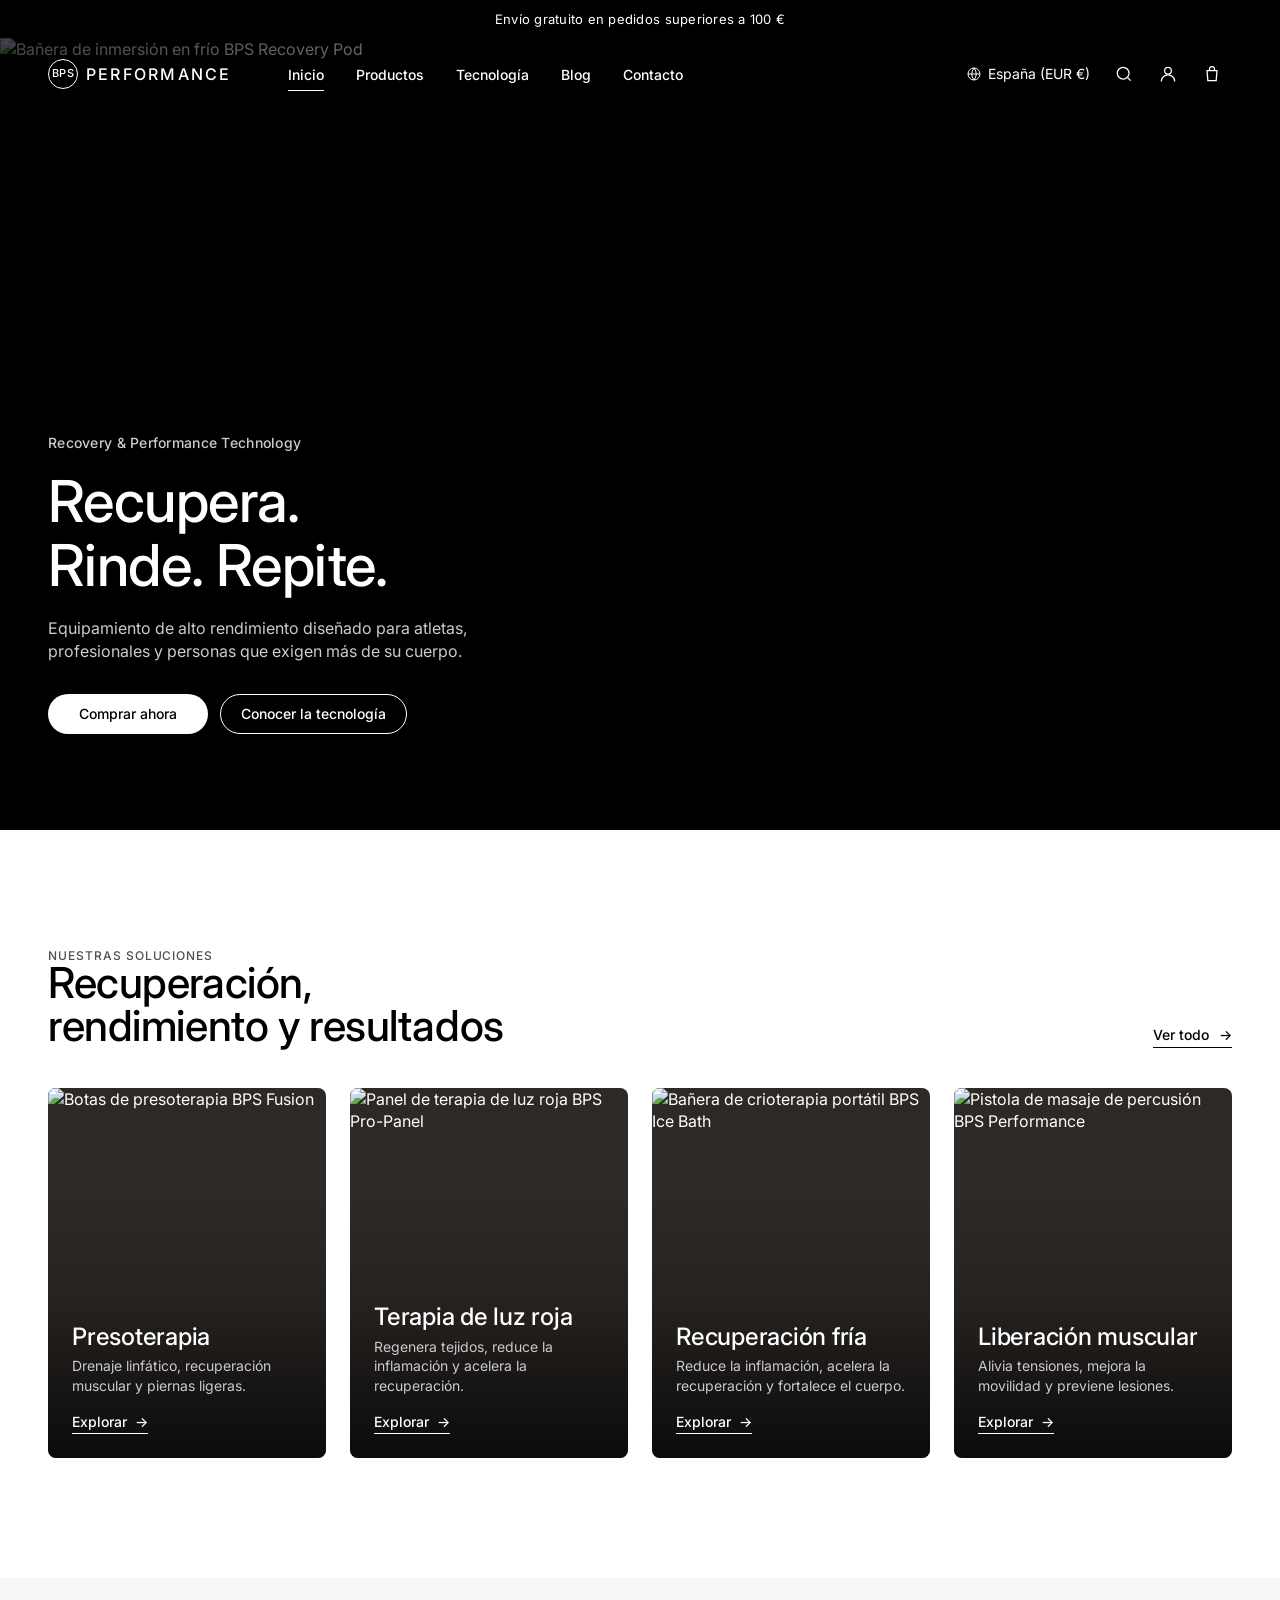
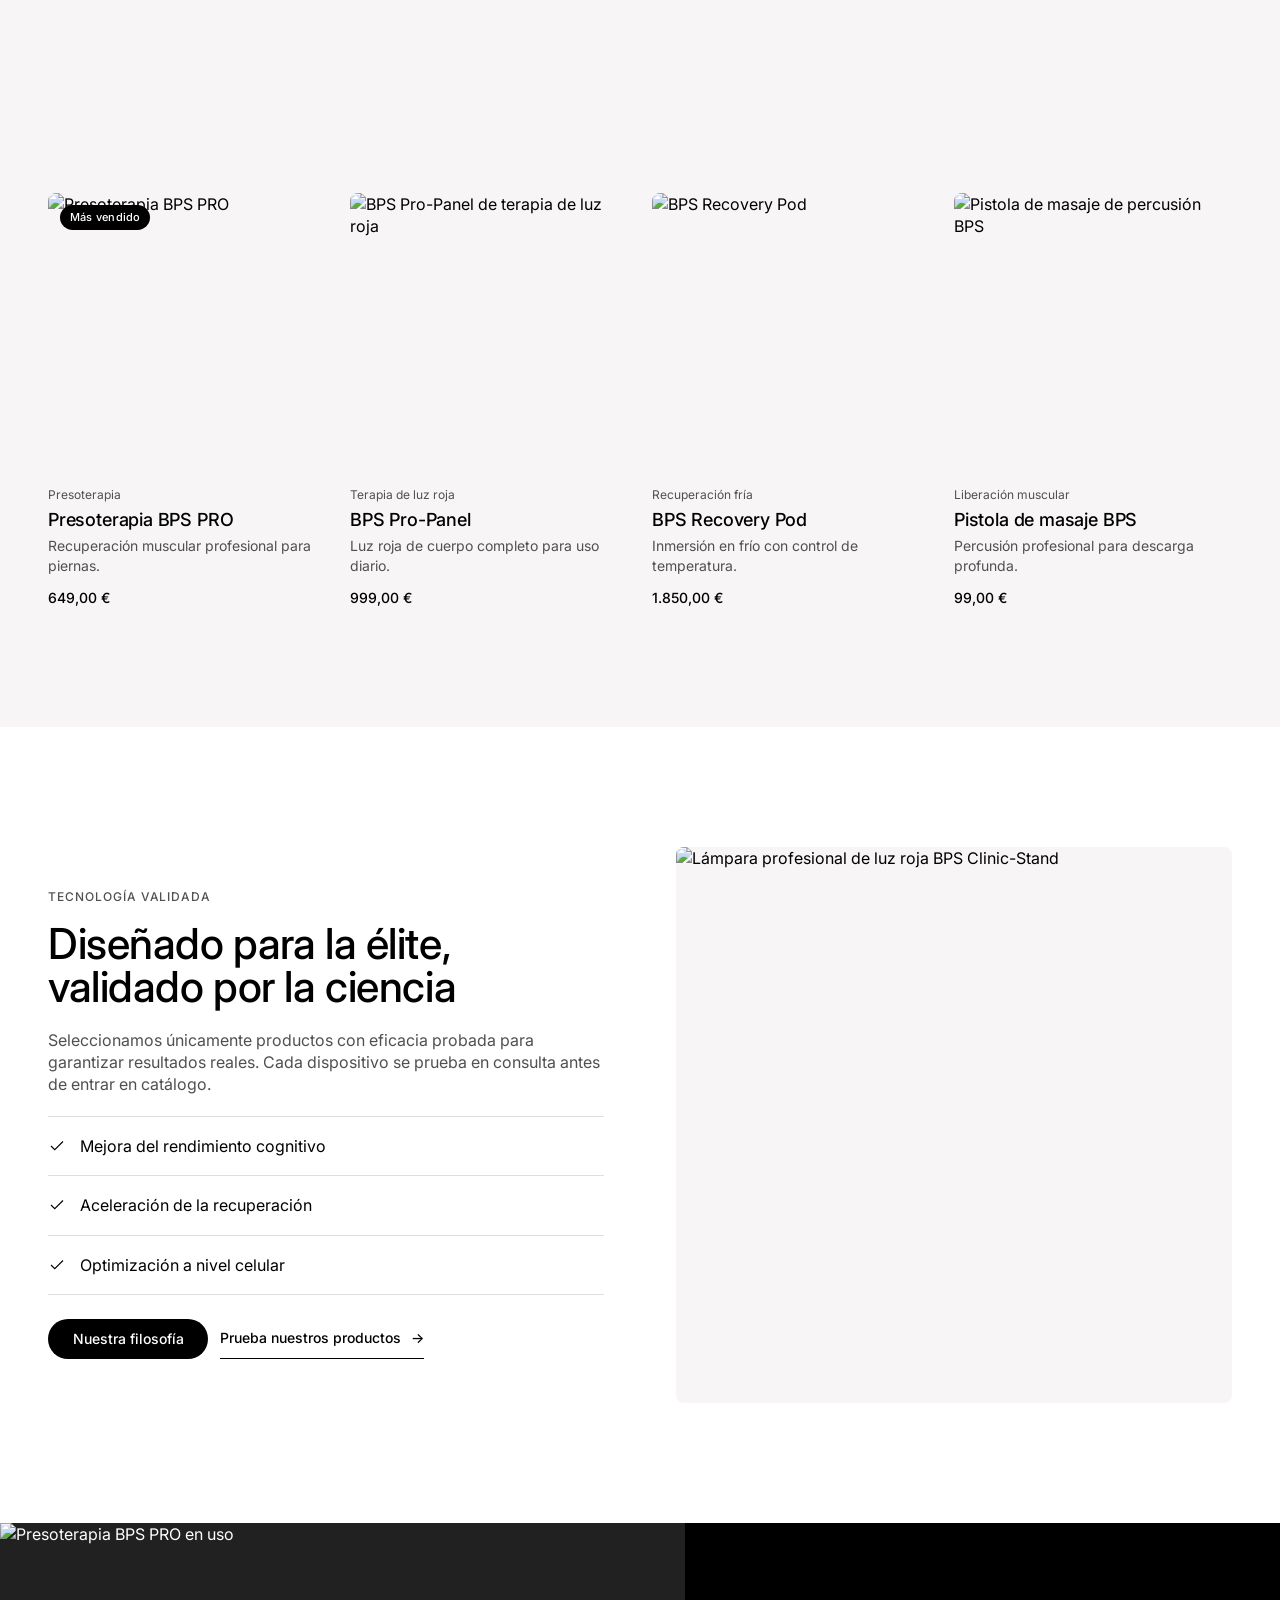
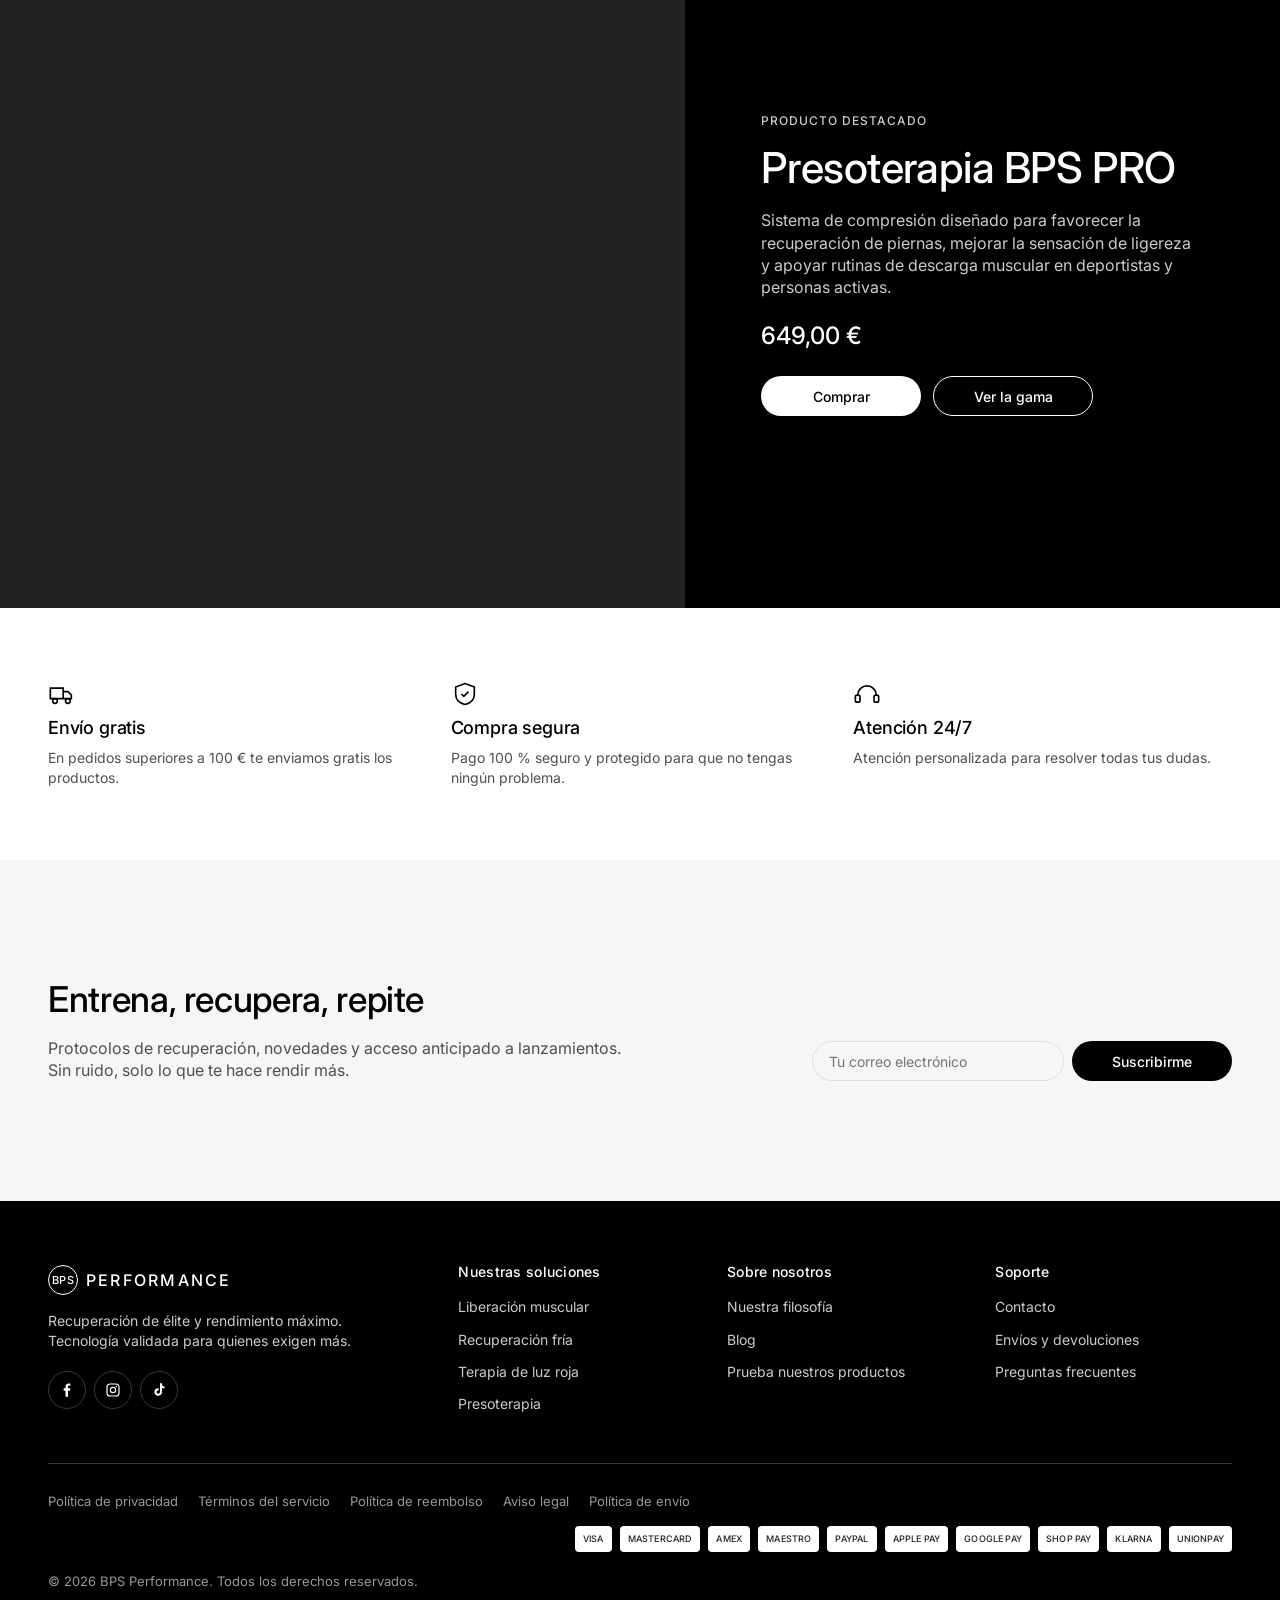
==== index.html @ 4c99c3c5 "Rediseñar BPS Performance con el look & feel de Hyperice La tienda actual (Shopify + Dawn 15.4.1) us" ====
<!DOCTYPE html>
<html lang="es">
<head>
<meta charset="utf-8">
<meta name="viewport" content="width=device-width, initial-scale=1">
<title>BPS Performance — Recuperación de élite y rendimiento máximo</title>
<meta name="description" content="Equipamiento de recuperación de alto rendimiento: presoterapia, terapia de luz roja, recuperación fría y liberación muscular. Tecnología validada para atletas y profesionales.">

<link rel="preconnect" href="https://fonts.googleapis.com">
<link rel="preconnect" href="https://fonts.gstatic.com" crossorigin>
<link rel="preconnect" href="https://cdn.shopify.com">
<link href="https://fonts.googleapis.com/css2?family=Inter:wght@400;500&display=swap" rel="stylesheet">

<link rel="stylesheet" href="assets/css/tokens.css">
<link rel="stylesheet" href="assets/css/base.css">
<link rel="stylesheet" href="assets/css/components.css">
<link rel="stylesheet" href="assets/css/layout.css">
</head>

<body class="page">
<a class="skip-link" href="#main">Saltar al contenido</a>

<div class="announcement">
  <p>Envío gratuito en pedidos superiores a 100&nbsp;€</p>
</div>

<!-- La cabecera flota sobre el hero y se vuelve sólida al hacer scroll. -->
<header class="header header--overlay" data-header>
  <div class="header__inner">
    <a class="header__logo" href="index.html">
      <span class="header__logo-mark" aria-hidden="true">BPS</span>
      <span>Performance</span>
    </a>

    <nav class="header__nav" aria-label="Principal">
      <ul>
        <li><a href="index.html" aria-current="page">Inicio</a></li>
        <li><a href="productos.html">Productos</a></li>
        <li><a href="#tecnologia">Tecnología</a></li>
        <li><a href="https://bpsperformance.com/blogs/noticias">Blog</a></li>
        <li><a href="contacto.html">Contacto</a></li>
      </ul>
    </nav>

    <div class="header__actions">
      <a class="header__region" href="#region">
        <svg width="16" height="16" viewBox="0 0 24 24" fill="none" stroke="currentColor" stroke-width="1.5" aria-hidden="true">
          <circle cx="12" cy="12" r="9"/><path d="M3 12h18M12 3a15 15 0 0 1 0 18a15 15 0 0 1 0-18"/>
        </svg>
        España (EUR&nbsp;€)
      </a>

      <a class="header__action" href="#buscar" aria-label="Buscar">
        <svg width="20" height="20" viewBox="0 0 24 24" fill="none" stroke="currentColor" stroke-width="1.5" aria-hidden="true">
          <circle cx="11" cy="11" r="7"/><path d="m20 20-3.5-3.5"/>
        </svg>
      </a>

      <a class="header__action" href="#cuenta" aria-label="Mi cuenta">
        <svg width="20" height="20" viewBox="0 0 24 24" fill="none" stroke="currentColor" stroke-width="1.5" aria-hidden="true">
          <circle cx="12" cy="8" r="4"/><path d="M4 21a8 8 0 0 1 16 0"/>
        </svg>
      </a>

      <a class="header__action" href="#carrito" aria-label="Carrito">
        <svg width="20" height="20" viewBox="0 0 24 24" fill="none" stroke="currentColor" stroke-width="1.5" aria-hidden="true">
          <path d="M6 8h12l-1 12H7L6 8Z"/><path d="M9 8V6a3 3 0 0 1 6 0v2"/>
        </svg>
      </a>

      <button class="header__burger" type="button" data-menu-open aria-expanded="false" aria-controls="mobile-menu" aria-label="Abrir menú">
        <svg width="22" height="22" viewBox="0 0 24 24" fill="none" stroke="currentColor" stroke-width="1.5" aria-hidden="true">
          <path d="M3 7h18M3 12h18M3 17h18"/>
        </svg>
      </button>
    </div>
  </div>
</header>

<div class="mobile-menu" id="mobile-menu" data-mobile-menu aria-hidden="true">
  <div class="mobile-menu__head">
    <button class="header__burger" type="button" data-menu-close aria-label="Cerrar menú">
      <svg width="22" height="22" viewBox="0 0 24 24" fill="none" stroke="currentColor" stroke-width="1.5" aria-hidden="true">
        <path d="M6 6l12 12M18 6L6 18"/>
      </svg>
    </button>
  </div>

  <nav class="mobile-menu__list" aria-label="Menú móvil">
    <a href="index.html">Inicio</a>
    <a href="productos.html">Productos</a>
    <a href="#tecnologia">Tecnología</a>
    <a href="https://bpsperformance.com/blogs/noticias">Blog</a>
    <a href="contacto.html">Contacto</a>
  </nav>

  <div class="mobile-menu__footer">
    <a class="btn btn--primary btn--full" href="productos.html">Ver todos los productos</a>
  </div>
</div>

<main id="main">

  <!-- ====================== Hero ====================== -->
  <!-- data-theme="dark" invierte los botones: el secundario es de contorno
       blanco, no negro, que sobre la fotografía sería invisible. -->
  <section class="hero" data-theme="dark">
    <div class="hero__media">
      <img src="https://cdn.shopify.com/s/files/1/1002/0847/6507/files/BPS_Recovery_Pod_portada.jpg?v=1781166382&width=2000"
           alt="Bañera de inmersión en frío BPS Recovery Pod" fetchpriority="high" width="2000" height="1333">
    </div>

    <div class="hero__inner">
      <p class="text-utility hero__eyebrow">Recovery &amp; Performance Technology</p>
      <h1 class="hero__title">Recupera. Rinde. Repite.</h1>
      <p class="hero__text">
        Equipamiento de alto rendimiento diseñado para atletas, profesionales
        y personas que exigen más de su cuerpo.
      </p>
      <div class="hero__actions">
        <a class="btn btn--primary" href="productos.html">Comprar ahora</a>
        <a class="btn btn--secondary" href="#tecnologia">Conocer la tecnología</a>
      </div>
    </div>
  </section>

  <!-- ====================== Categorías ====================== -->
  <section class="section">
    <div class="container">
      <div class="section__head reveal">
        <div>
          <p class="text-eyebrow">Nuestras soluciones</p>
          <h2 class="section__title">Recuperación, rendimiento y resultados</h2>
        </div>
        <a class="btn btn--tertiary" href="productos.html">
          Ver todo <span class="btn__arrow" aria-hidden="true">→</span>
        </a>
      </div>

      <div class="scroller reveal">
        <a class="category-card" href="https://bpsperformance.com/collections/presoterapia">
          <img src="https://cdn.shopify.com/s/files/1/1002/0847/6507/files/BPS_Fusion_Boots_portada.jpg?v=1779463164&width=900"
               alt="Botas de presoterapia BPS Fusion" loading="lazy" width="900" height="1200">
          <div class="category-card__body">
            <h3 class="category-card__title">Presoterapia</h3>
            <p class="category-card__text">Drenaje linfático, recuperación muscular y piernas ligeras.</p>
            <span class="category-card__link">Explorar <span aria-hidden="true">→</span></span>
          </div>
        </a>

        <a class="category-card" href="https://bpsperformance.com/collections/energia-luminica">
          <img src="https://cdn.shopify.com/s/files/1/1002/0847/6507/files/BPS_Pro-Panel_principal.jpg?v=1779463278&width=900"
               alt="Panel de terapia de luz roja BPS Pro-Panel" loading="lazy" width="900" height="1200">
          <div class="category-card__body">
            <h3 class="category-card__title">Terapia de luz roja</h3>
            <p class="category-card__text">Regenera tejidos, reduce la inflamación y acelera la recuperación.</p>
            <span class="category-card__link">Explorar <span aria-hidden="true">→</span></span>
          </div>
        </a>

        <a class="category-card" href="https://bpsperformance.com/collections/recuperacion-polar">
          <img src="https://cdn.shopify.com/s/files/1/1002/0847/6507/files/BPS_Ice_Bath_portada.jpg?v=1779463557&width=900"
               alt="Bañera de crioterapia portátil BPS Ice Bath" loading="lazy" width="900" height="1200">
          <div class="category-card__body">
            <h3 class="category-card__title">Recuperación fría</h3>
            <p class="category-card__text">Reduce la inflamación, acelera la recuperación y fortalece el cuerpo.</p>
            <span class="category-card__link">Explorar <span aria-hidden="true">→</span></span>
          </div>
        </a>

        <a class="category-card" href="https://bpsperformance.com/collections/liberacion-muscular">
          <img src="https://cdn.shopify.com/s/files/1/1002/0847/6507/files/Pistola_BPS_portada.png?v=1779463238&width=900"
               alt="Pistola de masaje de percusión BPS Performance" loading="lazy" width="900" height="1200">
          <div class="category-card__body">
            <h3 class="category-card__title">Liberación muscular</h3>
            <p class="category-card__text">Alivia tensiones, mejora la movilidad y previene lesiones.</p>
            <span class="category-card__link">Explorar <span aria-hidden="true">→</span></span>
          </div>
        </a>
      </div>
    </div>
  </section>

  <!-- ====================== Productos destacados ====================== -->
  <section class="section section--alt">
    <div class="container">
      <div class="section__head reveal">
        <div>
          <p class="text-eyebrow">Los más buscados</p>
          <h2 class="section__title">Empieza por aquí</h2>
        </div>
        <a class="btn btn--tertiary" href="productos.html">
          Ver catálogo <span class="btn__arrow" aria-hidden="true">→</span>
        </a>
      </div>

      <div class="scroller reveal">
        <a class="card" href="https://bpsperformance.com/products/presoterapia-bps-pro-recuperacion-muscular-profesional">
          <div class="media media--rounded">
            <span class="card__badge">Más vendido</span>
            <img src="https://cdn.shopify.com/s/files/1/1002/0847/6507/files/Presoterapia_BPS_PRO_portada.png?v=1781166472&width=800"
                 alt="Presoterapia BPS PRO" loading="lazy" width="800" height="800">
          </div>
          <p class="card__category">Presoterapia</p>
          <h3 class="card__title">Presoterapia BPS PRO</h3>
          <p class="card__text">Recuperación muscular profesional para piernas.</p>
          <p class="card__price">649,00 €</p>
        </a>

        <a class="card" href="https://bpsperformance.com/products/panel-terapia-luz-roja-cuerpo-completo">
          <div class="media media--rounded">
            <img src="https://cdn.shopify.com/s/files/1/1002/0847/6507/files/BPS_Pro-Panel_principal.jpg?v=1779463278&width=800"
                 alt="BPS Pro-Panel de terapia de luz roja" loading="lazy" width="800" height="800">
          </div>
          <p class="card__category">Terapia de luz roja</p>
          <h3 class="card__title">BPS Pro-Panel</h3>
          <p class="card__text">Luz roja de cuerpo completo para uso diario.</p>
          <p class="card__price">999,00 €</p>
        </a>

        <a class="card" href="https://bpsperformance.com/products/banera-hielo-portatil-cold-plunge">
          <div class="media media--rounded">
            <img src="https://cdn.shopify.com/s/files/1/1002/0847/6507/files/BPS_Recovery_Pod_portada.jpg?v=1781166382&width=800"
                 alt="BPS Recovery Pod" loading="lazy" width="800" height="800">
          </div>
          <p class="card__category">Recuperación fría</p>
          <h3 class="card__title">BPS Recovery Pod</h3>
          <p class="card__text">Inmersión en frío con control de temperatura.</p>
          <p class="card__price">1.850,00 €</p>
        </a>

        <a class="card" href="https://bpsperformance.com/products/pistola-de-masaje">
          <div class="media media--rounded">
            <img src="https://cdn.shopify.com/s/files/1/1002/0847/6507/files/Pistola_BPS_portada.png?v=1779463238&width=800"
                 alt="Pistola de masaje de percusión BPS" loading="lazy" width="800" height="800">
          </div>
          <p class="card__category">Liberación muscular</p>
          <h3 class="card__title">Pistola de masaje BPS</h3>
          <p class="card__text">Percusión profesional para descarga profunda.</p>
          <p class="card__price">99,00 €</p>
        </a>
      </div>
    </div>
  </section>

  <!-- ====================== Tecnología ====================== -->
  <section class="section" id="tecnologia">
    <div class="container">
      <div class="split split--reverse reveal">
        <div class="media media--rounded split__media">
          <img src="https://cdn.shopify.com/s/files/1/1002/0847/6507/files/BPS_Clinic-Stand_portada.png?v=1779463201&width=1200"
               alt="Lámpara profesional de luz roja BPS Clinic-Stand" loading="lazy" width="1200" height="1200">
        </div>

        <div class="split__body">
          <p class="text-eyebrow">Tecnología validada</p>
          <h2 class="h2">Diseñado para la élite, validado por la ciencia</h2>
          <p class="text-muted measure">
            Seleccionamos únicamente productos con eficacia probada para garantizar
            resultados reales. Cada dispositivo se prueba en consulta antes de entrar
            en catálogo.
          </p>

          <ul class="checklist">
            <li>
              <svg viewBox="0 0 24 24" fill="none" stroke="currentColor" stroke-width="1.5" aria-hidden="true"><path d="m4 12 5 5L20 6"/></svg>
              Mejora del rendimiento cognitivo
            </li>
            <li>
              <svg viewBox="0 0 24 24" fill="none" stroke="currentColor" stroke-width="1.5" aria-hidden="true"><path d="m4 12 5 5L20 6"/></svg>
              Aceleración de la recuperación
            </li>
            <li>
              <svg viewBox="0 0 24 24" fill="none" stroke="currentColor" stroke-width="1.5" aria-hidden="true"><path d="m4 12 5 5L20 6"/></svg>
              Optimización a nivel celular
            </li>
          </ul>

          <div class="split__actions">
            <a class="btn btn--primary" href="https://bpsperformance.com/pages/sobre-nosotros">Nuestra filosofía</a>
            <a class="btn btn--tertiary" href="https://fisioterapiabackpackretiro.es">
              Prueba nuestros productos <span class="btn__arrow" aria-hidden="true">→</span>
            </a>
          </div>
        </div>
      </div>
    </div>
  </section>

  <!-- ====================== Producto destacado ====================== -->
  <section class="showcase" data-theme="dark">
    <div class="showcase__grid">
      <div class="showcase__media">
        <img src="https://cdn.shopify.com/s/files/1/1002/0847/6507/files/Presoterapia_BPS_PRO_portada.png?v=1781166472&width=1400"
             alt="Presoterapia BPS PRO en uso" loading="lazy" width="1400" height="1400">
      </div>

      <div class="showcase__body">
        <p class="text-eyebrow">Producto destacado</p>
        <h2 class="h2">Presoterapia BPS PRO</h2>
        <p class="text-muted measure">
          Sistema de compresión diseñado para favorecer la recuperación de piernas,
          mejorar la sensación de ligereza y apoyar rutinas de descarga muscular en
          deportistas y personas activas.
        </p>
        <p class="showcase__price">649,00 €</p>
        <div class="split__actions">
          <a class="btn btn--primary" href="https://bpsperformance.com/products/presoterapia-bps-pro-recuperacion-muscular-profesional">Comprar</a>
          <a class="btn btn--secondary" href="https://bpsperformance.com/collections/presoterapia">Ver la gama</a>
        </div>
      </div>
    </div>
  </section>

  <!-- ====================== Prestaciones ====================== -->
  <section class="section section--tight">
    <div class="container">
      <div class="grid grid--3 reveal">
        <div class="feature">
          <svg class="feature__icon" viewBox="0 0 24 24" fill="none" stroke="currentColor" stroke-width="1.4" aria-hidden="true">
            <path d="M2 7h11v9H2zM13 10h4l3 3v3h-7z"/><circle cx="6" cy="18" r="2"/><circle cx="17" cy="18" r="2"/>
          </svg>
          <h3 class="feature__title">Envío gratis</h3>
          <p class="feature__text">En pedidos superiores a 100 € te enviamos gratis los productos.</p>
        </div>

        <div class="feature">
          <svg class="feature__icon" viewBox="0 0 24 24" fill="none" stroke="currentColor" stroke-width="1.4" aria-hidden="true">
            <path d="M12 3l8 3v6c0 5-3.5 8-8 9-4.5-1-8-4-8-9V6z"/><path d="m9 12 2 2 4-4"/>
          </svg>
          <h3 class="feature__title">Compra segura</h3>
          <p class="feature__text">Pago 100 % seguro y protegido para que no tengas ningún problema.</p>
        </div>

        <div class="feature">
          <svg class="feature__icon" viewBox="0 0 24 24" fill="none" stroke="currentColor" stroke-width="1.4" aria-hidden="true">
            <path d="M4 13a8 8 0 0 1 16 0"/><rect x="2" y="13" width="4" height="6" rx="1.5"/><rect x="18" y="13" width="4" height="6" rx="1.5"/>
          </svg>
          <h3 class="feature__title">Atención 24/7</h3>
          <p class="feature__text">Atención personalizada para resolver todas tus dudas.</p>
        </div>
      </div>
    </div>
  </section>

  <!-- ====================== Newsletter ====================== -->
  <section class="section section--alt">
    <div class="container">
      <div class="band reveal">
        <div>
          <h2 class="h3">Entrena, recupera, repite</h2>
          <p class="text-muted measure" style="margin-top:16px">
            Protocolos de recuperación, novedades y acceso anticipado a lanzamientos.
            Sin ruido, solo lo que te hace rendir más.
          </p>
        </div>

        <form class="subscribe" action="#" method="post">
          <label class="visually-hidden" for="newsletter-email">Correo electrónico</label>
          <input class="input" id="newsletter-email" name="email" type="email" placeholder="Tu correo electrónico" required>
          <button class="btn btn--primary" type="submit">Suscribirme</button>
        </form>
      </div>
    </div>
  </section>

</main>

<footer class="footer">
  <div class="container">
    <div class="footer__grid">
      <div>
        <a class="header__logo" href="index.html">
          <span class="header__logo-mark" aria-hidden="true">BPS</span>
          <span>Performance</span>
        </a>
        <p class="text-body-small" style="margin-top:16px;max-width:34ch;color:var(--color-grey-300)">
          Recuperación de élite y rendimiento máximo. Tecnología validada para
          quienes exigen más.
        </p>

        <div class="footer__social">
          <a href="https://www.facebook.com/people/BPS-Performance-System/61586134767767/" aria-label="Facebook">
            <svg width="16" height="16" viewBox="0 0 24 24" fill="currentColor" aria-hidden="true">
              <path d="M13.5 22v-9h3l.5-3.5h-3.5V7.4c0-1 .3-1.7 1.8-1.7H17V2.6C16.7 2.5 15.6 2.4 14.3 2.4c-2.7 0-4.5 1.6-4.5 4.6v2.5H7V13h2.8v9z"/>
            </svg>
          </a>
          <a href="https://www.instagram.com/bps_performance_system/" aria-label="Instagram">
            <svg width="16" height="16" viewBox="0 0 24 24" fill="none" stroke="currentColor" stroke-width="1.8" aria-hidden="true">
              <rect x="3" y="3" width="18" height="18" rx="5"/><circle cx="12" cy="12" r="4"/><circle cx="17.2" cy="6.8" r="1" fill="currentColor" stroke="none"/>
            </svg>
          </a>
          <a href="https://www.tiktok.com/@bps_performance_system" aria-label="TikTok">
            <svg width="16" height="16" viewBox="0 0 24 24" fill="currentColor" aria-hidden="true">
              <path d="M16.5 2h-3v13a2.6 2.6 0 1 1-2.6-2.6c.2 0 .4 0 .6.1V9.4a5.7 5.7 0 1 0 5 5.6V8.7a6.6 6.6 0 0 0 3.8 1.2V6.8a3.8 3.8 0 0 1-3.8-3.8z"/>
            </svg>
          </a>
        </div>
      </div>

      <div>
        <h2 class="footer__heading">Nuestras soluciones</h2>
        <ul class="footer__links">
          <li><a href="https://bpsperformance.com/collections/liberacion-muscular">Liberación muscular</a></li>
          <li><a href="https://bpsperformance.com/collections/recuperacion-polar">Recuperación fría</a></li>
          <li><a href="https://bpsperformance.com/collections/energia-luminica">Terapia de luz roja</a></li>
          <li><a href="https://bpsperformance.com/collections/presoterapia">Presoterapia</a></li>
        </ul>
      </div>

      <div>
        <h2 class="footer__heading">Sobre nosotros</h2>
        <ul class="footer__links">
          <li><a href="https://bpsperformance.com/pages/sobre-nosotros">Nuestra filosofía</a></li>
          <li><a href="https://bpsperformance.com/blogs/noticias">Blog</a></li>
          <li><a href="https://fisioterapiabackpackretiro.es">Prueba nuestros productos</a></li>
        </ul>
      </div>

      <div>
        <h2 class="footer__heading">Soporte</h2>
        <ul class="footer__links">
          <li><a href="contacto.html">Contacto</a></li>
          <li><a href="https://bpsperformance.com/policies/shipping-policy">Envíos y devoluciones</a></li>
          <li><a href="https://bpsperformance.com/pages/preguntas-frecuentes">Preguntas frecuentes</a></li>
        </ul>
      </div>
    </div>

    <div class="footer__bottom">
      <div class="footer__legal">
        <a href="https://bpsperformance.com/policies/privacy-policy">Política de privacidad</a>
        <a href="https://bpsperformance.com/policies/terms-of-service">Términos del servicio</a>
        <a href="https://bpsperformance.com/policies/refund-policy">Política de reembolso</a>
        <a href="https://bpsperformance.com/policies/legal-notice">Aviso legal</a>
        <a href="https://bpsperformance.com/policies/shipping-policy">Política de envío</a>
      </div>

      <div class="footer__payments" aria-label="Formas de pago">
        <span class="footer__payment">VISA</span>
        <span class="footer__payment">MASTERCARD</span>
        <span class="footer__payment">AMEX</span>
        <span class="footer__payment">MAESTRO</span>
        <span class="footer__payment">PAYPAL</span>
        <span class="footer__payment">APPLE PAY</span>
        <span class="footer__payment">GOOGLE PAY</span>
        <span class="footer__payment">SHOP PAY</span>
        <span class="footer__payment">KLARNA</span>
        <span class="footer__payment">UNIONPAY</span>
      </div>
    </div>

    <p class="footer__copy" style="margin-top:20px">© 2026 BPS Performance. Todos los derechos reservados.</p>
  </div>
</footer>

<script src="assets/js/site.js" defer></script>
</body>
</html>
---- assets/css/tokens.css ----
/* ==========================================================================
   BPS Performance — Design tokens
   Sistema de diseño derivado del look & feel de hyperice.com/es-es
   Los valores se han extraído de las variables CSS y del stylesheet de
   producción de Hyperice para reproducir fielmente su lenguaje visual.
   ========================================================================== */

:root {
  /* ---------- Tipografía ----------
     Hyperice usa "Suisse Intl" (fuente de pago, Swiss Typefaces).
     Inter se carga como sustituto libre y metricamente cercano: si el
     cliente licencia Suisse Intl basta con servirla, el stack ya la prioriza. */
  --font-family-primary: "Suisse Intl", "Inter", -apple-system, BlinkMacSystemFont,
    "Segoe UI", Helvetica, Arial, sans-serif;

  --font-weight-regular: 400;
  --font-weight-medium: 500;

  /* Escala tipográfica fluida (idéntica a la de Hyperice) */
  --font-size-h1: clamp(45px, 4.51389vw, 65px);
  --font-size-h2: clamp(38px, 3.33333vw, 48px);
  --font-size-h3: clamp(32px, 2.77778vw, 40px);
  --font-size-h4: clamp(24px, 2.22222vw, 32px);
  --font-size-h5: 1.5rem;
  --font-size-h6: 1.125rem;
  --font-size-body: 1rem;
  --font-size-body-small: 0.875rem;
  --font-size-utility: 0.875rem;

  --line-height-h1: 1.1;
  --line-height-h2: 1;
  --line-height-h3: 1.15;
  --line-height-h4: 1.15;
  --line-height-h5: 1.2;
  --line-height-body: 1.4;

  --letter-spacing-heading: -0.01em;
  --letter-spacing-body: 0;
  --letter-spacing-utility: 0.02em;

  /* ---------- Color ----------
     Paleta monocroma. El color lo aporta la fotografía, nunca la interfaz. */
  --color-black: #000000;
  --color-white: #ffffff;
  --color-off-white: #f7f5f5;   /* --color-accent-01 */
  --color-warm-black: #2d2926;  /* --color-accent-02 */
  --color-grey-900: #0a0a0a;
  --color-grey-800: #212121;
  --color-grey-700: #373737;
  --color-grey-500: #505050;
  --color-grey-400: #979797;
  --color-grey-300: #cbcbcb;
  --color-grey-200: #dfdfdf;

  /* Roles semánticos — tema claro por defecto */
  --color-background: var(--color-white);
  --color-background-alt: var(--color-off-white);
  --color-background-secondary: var(--color-white);
  --color-foreground: var(--color-black);
  --color-foreground-secondary: var(--color-grey-500);
  --color-border: var(--color-grey-200);
  --color-link: var(--color-black);
  --color-disabled: var(--color-grey-400);

  /* Botones — tema claro */
  --button-primary-bg: var(--color-black);
  --button-primary-color: var(--color-white);
  --button-primary-hover-bg: var(--color-grey-500);
  --button-primary-hover-color: var(--color-white);
  --button-secondary-border: var(--color-black);
  --button-secondary-color: var(--color-black);
  --button-tertiary-color: var(--color-black);

  /* Geometría de botones (valores de producción de Hyperice) */
  --button-height: 2.5rem;
  --button-min-width: 160px;
  --button-padding-block: 0.5rem;
  --button-padding-inline: 1.25rem;
  --button-border-radius: 62.5rem; /* píldora */
  --button-gap: 0.625rem;

  /* ---------- Radios ---------- */
  --radius-card: 8px;
  --radius-pill: 62.5rem;

  /* ---------- Layout y ritmo vertical ---------- */
  --page-max-width: 1600px;
  --page-padding-inline: 20px;
  --grid-gutter: 20px;
  --section-spacing: 64px;
  --header-height: 64px;
  --header-logo-width: 140px;

  /* ---------- Movimiento ----------
     Hyperice es sobrio: transiciones cortas, sin rebotes ni sombras. */
  --transition-fast: 0.2s ease;
  --transition-base: 0.3s ease-in-out;
  --transition-media: 0.6s cubic-bezier(0.22, 1, 0.36, 1);

  --z-header: 100;
  --z-overlay: 200;
}

@media (min-width: 750px) {
  :root {
    --page-padding-inline: 32px;
    --grid-gutter: 24px;
    --section-spacing: 96px;
    --header-height: 72px;
  }
}

@media (min-width: 1200px) {
  :root {
    --page-padding-inline: 48px;
    --section-spacing: 120px;
  }
}

/* ==========================================================================
   Tema oscuro — se aplica por sección, no globalmente.
   Hyperice alterna bloques negros a pantalla completa con bloques blancos;
   basta con marcar la sección con [data-theme="dark"].
   ========================================================================== */

[data-theme="dark"] {
  --color-background: var(--color-black);
  --color-background-alt: var(--color-grey-800);
  --color-background-secondary: var(--color-grey-700);
  --color-foreground: var(--color-white);
  --color-foreground-secondary: var(--color-grey-300);
  --color-border: var(--color-grey-700);
  --color-link: var(--color-white);

  --button-primary-bg: var(--color-white);
  --button-primary-color: var(--color-black);
  --button-primary-hover-bg: var(--color-off-white);
  --button-primary-hover-color: var(--color-black);
  --button-secondary-border: var(--color-white);
  --button-secondary-color: var(--color-white);
  --button-tertiary-color: var(--color-white);
}
---- assets/css/base.css ----
/* ==========================================================================
   BPS Performance — Reset y tipografía base
   ========================================================================== */

*,
*::before,
*::after {
  box-sizing: border-box;
}

html {
  -webkit-text-size-adjust: 100%;
  scroll-behavior: smooth;
}

@media (prefers-reduced-motion: reduce) {
  html {
    scroll-behavior: auto;
  }

  *,
  *::before,
  *::after {
    animation-duration: 0.01ms !important;
    animation-iteration-count: 1 !important;
    transition-duration: 0.01ms !important;
  }
}

body {
  margin: 0;
  background-color: var(--color-background);
  color: var(--color-foreground);
  font-family: var(--font-family-primary);
  font-size: var(--font-size-body);
  font-weight: var(--font-weight-regular);
  line-height: var(--line-height-body);
  letter-spacing: var(--letter-spacing-body);
  -webkit-font-smoothing: antialiased;
  -moz-osx-font-smoothing: grayscale;
}

/* Necesario: varios componentes declaran display:flex/grid, que gana al
   estilo por defecto del atributo [hidden]. */
[hidden] {
  display: none !important;
}

img,
picture,
svg,
video {
  display: block;
  max-width: 100%;
  height: auto;
}

button,
input,
select,
textarea {
  font: inherit;
  color: inherit;
}

button {
  background: none;
  border: 0;
  padding: 0;
  cursor: pointer;
}

ul,
ol {
  margin: 0;
  padding: 0;
  list-style: none;
}

a {
  color: var(--color-link);
  text-decoration: none;
}

:focus-visible {
  outline: 2px solid currentColor;
  outline-offset: 3px;
}

/* --------------------------------------------------------------------------
   Titulares
   Rasgo clave del rediseño: Hyperice NO usa mayúsculas en los titulares.
   Usa peso 500, tracking negativo y line-height muy ajustado. Es el cambio
   que más transforma el tono respecto al diseño actual de BPS.
   -------------------------------------------------------------------------- */

h1,
h2,
h3,
h4,
h5,
h6,
.h1,
.h2,
.h3,
.h4,
.h5,
.h6 {
  margin: 0;
  font-family: var(--font-family-primary);
  font-weight: var(--font-weight-medium);
  letter-spacing: var(--letter-spacing-heading);
  text-transform: none;
  text-wrap: balance;
}

h1,
.h1 {
  font-size: var(--font-size-h1);
  line-height: var(--line-height-h1);
}

h2,
.h2 {
  font-size: var(--font-size-h2);
  line-height: var(--line-height-h2);
}

h3,
.h3 {
  font-size: var(--font-size-h3);
  line-height: var(--line-height-h3);
}

h4,
.h4 {
  font-size: var(--font-size-h4);
  line-height: var(--line-height-h4);
}

h5,
.h5 {
  font-size: var(--font-size-h5);
  line-height: var(--line-height-h5);
}

h6,
.h6 {
  font-size: var(--font-size-h6);
  line-height: var(--line-height-h5);
}

p {
  margin: 0;
}

/* --------------------------------------------------------------------------
   Utilidades de texto
   -------------------------------------------------------------------------- */

.text-body {
  font-size: var(--font-size-body);
  line-height: var(--line-height-body);
}

.text-body-small {
  font-size: var(--font-size-body-small);
  line-height: var(--line-height-body);
}

/* Etiqueta pequeña. Único lugar donde Hyperice permite versalitas. */
.text-utility {
  font-size: var(--font-size-utility);
  font-weight: var(--font-weight-medium);
  letter-spacing: var(--letter-spacing-utility);
  line-height: 1;
}

.text-eyebrow {
  font-size: 0.75rem;
  font-weight: var(--font-weight-medium);
  letter-spacing: 0.08em;
  line-height: 1;
  text-transform: uppercase;
  color: var(--color-foreground-secondary);
}

.text-muted {
  color: var(--color-foreground-secondary);
}

.text-center {
  text-align: center;
}

/* Ancho de medida cómodo para párrafos largos */
.measure {
  max-width: 58ch;
}

.visually-hidden {
  position: absolute !important;
  width: 1px;
  height: 1px;
  margin: -1px;
  padding: 0;
  overflow: hidden;
  clip: rect(0 0 0 0);
  clip-path: inset(50%);
  white-space: nowrap;
  border: 0;
}

.skip-link {
  position: absolute;
  top: 0;
  left: 0;
  z-index: calc(var(--z-overlay) + 10);
  padding: 12px 20px;
  background-color: var(--color-black);
  color: var(--color-white);
  transform: translateY(-120%);
}

.skip-link:focus {
  transform: translateY(0);
}
---- assets/css/components.css ----
/* ==========================================================================
   BPS Performance — Componentes
   ========================================================================== */

/* --------------------------------------------------------------------------
   Botones — píldora de 40px, ancho mínimo 160px, peso 500.
   -------------------------------------------------------------------------- */

.btn {
  display: inline-flex;
  align-items: center;
  justify-content: center;
  gap: var(--button-gap);
  font-family: var(--font-family-primary);
  font-size: var(--font-size-body-small);
  font-weight: var(--font-weight-medium);
  line-height: 1.4;
  letter-spacing: 0;
  text-transform: none;
  text-decoration: none;
  white-space: nowrap;
  border: 0;
  cursor: pointer;
  transition: background-color var(--transition-fast), color var(--transition-fast),
    border-color var(--transition-fast);
}

.btn--primary,
.btn--secondary {
  min-width: var(--button-min-width);
  height: var(--button-height);
  padding-block: var(--button-padding-block);
  padding-inline: var(--button-padding-inline);
  border-radius: var(--button-border-radius);
}

.btn--primary {
  background-color: var(--button-primary-bg);
  color: var(--button-primary-color);
}

.btn--primary:hover {
  background-color: var(--button-primary-hover-bg);
  color: var(--button-primary-hover-color);
}

.btn--secondary {
  background-color: transparent;
  color: var(--button-secondary-color);
  border: 1px solid var(--button-secondary-border);
}

.btn--secondary:hover {
  background-color: var(--button-secondary-border);
  color: var(--color-background);
}

/* Enlace de texto subrayado: el "tercer nivel" de CTA en Hyperice. */
.btn--tertiary {
  color: var(--button-tertiary-color);
  padding: 0;
  border-bottom: 1px solid currentColor;
  padding-bottom: 2px;
  border-radius: 0;
}

.btn--tertiary:hover {
  opacity: 0.6;
}

.btn--full {
  width: 100%;
}

/* La flecha se desplaza levemente al pasar el cursor. */
.btn__arrow {
  transition: transform var(--transition-fast);
}

.btn:hover .btn__arrow {
  transform: translateX(3px);
}

/* --------------------------------------------------------------------------
   Barra de anuncios
   -------------------------------------------------------------------------- */

.announcement {
  background-color: var(--color-black);
  color: var(--color-white);
  text-align: center;
  padding: 10px var(--page-padding-inline);
}

.announcement p {
  font-size: 0.8125rem;
  letter-spacing: var(--letter-spacing-utility);
}

/* --------------------------------------------------------------------------
   Cabecera
   Transparente sobre el hero, sólida al hacer scroll o al abrir el menú.
   -------------------------------------------------------------------------- */

.header {
  position: sticky;
  top: 0;
  z-index: var(--z-header);
  background-color: var(--color-white);
  border-bottom: 1px solid var(--color-border);
  transition: background-color var(--transition-base), border-color var(--transition-base),
    color var(--transition-base);
}

.header--overlay {
  position: fixed;
  inset: auto 0 auto 0;
  background-color: transparent;
  border-bottom-color: transparent;
  color: var(--color-white);
}

.header--overlay.is-scrolled,
.header--overlay.is-open {
  background-color: var(--color-white);
  border-bottom-color: var(--color-border);
  color: var(--color-black);
}

.header__inner {
  display: flex;
  align-items: center;
  gap: 16px;
  height: var(--header-height);
  max-width: var(--page-max-width);
  margin-inline: auto;
  padding-inline: var(--page-padding-inline);
}

.header__logo {
  display: flex;
  align-items: center;
  gap: 8px;
  color: inherit;
  font-size: 1rem;
  font-weight: var(--font-weight-medium);
  letter-spacing: 0.14em;
  text-transform: uppercase;
  white-space: nowrap;
}

.header__logo-mark {
  display: grid;
  place-items: center;
  width: 30px;
  height: 30px;
  border: 1.5px solid currentColor;
  border-radius: 50%;
  font-size: 0.6875rem;
  letter-spacing: 0.02em;
}

.header__nav {
  display: none;
  margin-inline-start: 40px;
}

.header__nav ul {
  display: flex;
  gap: 32px;
}

.header__nav a {
  position: relative;
  color: inherit;
  font-size: var(--font-size-body-small);
  font-weight: var(--font-weight-medium);
  padding-block: 8px;
}

/* Subrayado que crece desde la izquierda. */
.header__nav a::after {
  content: "";
  position: absolute;
  left: 0;
  bottom: 0;
  width: 100%;
  height: 1px;
  background-color: currentColor;
  transform: scaleX(0);
  transform-origin: left;
  transition: transform var(--transition-fast);
}

.header__nav a:hover::after,
.header__nav a[aria-current="page"]::after {
  transform: scaleX(1);
}

.header__actions {
  display: flex;
  align-items: center;
  gap: 4px;
  margin-inline-start: auto;
}

.header__action {
  display: grid;
  place-items: center;
  width: 40px;
  height: 40px;
  color: inherit;
  border-radius: 50%;
  transition: background-color var(--transition-fast);
}

.header__action:hover {
  background-color: rgb(128 128 128 / 0.14);
}

.header__region {
  display: none;
  align-items: center;
  gap: 6px;
  color: inherit;
  font-size: var(--font-size-body-small);
  padding-inline: 10px;
  height: 40px;
  border-radius: var(--radius-pill);
}

.header__region:hover {
  background-color: rgb(128 128 128 / 0.14);
}

.header__burger {
  display: grid;
  place-items: center;
  width: 40px;
  height: 40px;
  color: inherit;
}

@media (min-width: 990px) {
  .header__nav,
  .header__region {
    display: flex;
  }

  .header__burger {
    display: none;
  }
}

/* Menú móvil */
.mobile-menu {
  position: fixed;
  inset: 0;
  z-index: var(--z-overlay);
  display: flex;
  flex-direction: column;
  background-color: var(--color-white);
  color: var(--color-black);
  padding: 20px var(--page-padding-inline) 40px;
  transform: translateY(-100%);
  visibility: hidden;
  transition: transform var(--transition-base), visibility var(--transition-base);
}

.mobile-menu.is-open {
  transform: translateY(0);
  visibility: visible;
}

.mobile-menu__head {
  display: flex;
  justify-content: flex-end;
  margin-bottom: 24px;
}

.mobile-menu__list {
  display: flex;
  flex-direction: column;
  gap: 4px;
}

.mobile-menu__list a {
  display: block;
  font-size: var(--font-size-h4);
  font-weight: var(--font-weight-medium);
  letter-spacing: var(--letter-spacing-heading);
  padding-block: 12px;
  border-bottom: 1px solid var(--color-border);
}

.mobile-menu__footer {
  margin-top: auto;
  padding-top: 32px;
}

/* --------------------------------------------------------------------------
   Media — el tratamiento de imagen es el corazón del estilo Hyperice:
   recorte consistente, fondo neutro y un zoom muy contenido al pasar.
   -------------------------------------------------------------------------- */

.media {
  position: relative;
  overflow: hidden;
  background-color: var(--color-off-white);
}

.media--rounded {
  border-radius: var(--radius-card);
}

.media img {
  width: 100%;
  height: 100%;
  object-fit: cover;
  transition: transform var(--transition-media);
}

.media--contain img {
  object-fit: contain;
}

a:hover > .media img,
.card:hover .media img {
  transform: scale(1.03);
}

/* --------------------------------------------------------------------------
   Tarjeta de categoría — imagen a sangre con rótulo encima.
   -------------------------------------------------------------------------- */

.category-card {
  position: relative;
  display: block;
  overflow: hidden;
  border-radius: var(--radius-card);
  color: var(--color-white);
  aspect-ratio: 3 / 4;
  background-color: var(--color-warm-black);
}

.category-card img {
  position: absolute;
  inset: 0;
  width: 100%;
  height: 100%;
  object-fit: cover;
  transition: transform var(--transition-media);
}

.category-card:hover img {
  transform: scale(1.04);
}

/* Degradado para asegurar contraste del texto sobre cualquier foto. */
.category-card::after {
  content: "";
  position: absolute;
  inset: 0;
  background: linear-gradient(to top, rgb(0 0 0 / 0.72) 0%, rgb(0 0 0 / 0.15) 45%, rgb(0 0 0 / 0) 70%);
}

.category-card__body {
  position: absolute;
  inset: auto 0 0 0;
  z-index: 1;
  padding: 20px;
}

.category-card__title {
  font-size: var(--font-size-h6);
  margin-bottom: 6px;
}

.category-card__text {
  font-size: var(--font-size-body-small);
  color: var(--color-grey-300);
  margin-bottom: 14px;
  text-wrap: pretty;
}

@media (min-width: 1200px) {
  .category-card__body {
    padding: 24px;
  }

  .category-card__title {
    font-size: var(--font-size-h5);
  }
}

.category-card__link {
  display: inline-flex;
  align-items: center;
  gap: 8px;
  color: var(--color-white);
  font-size: var(--font-size-body-small);
  font-weight: var(--font-weight-medium);
  border-bottom: 1px solid currentColor;
  padding-bottom: 2px;
}

/* --------------------------------------------------------------------------
   Tarjeta de producto — imagen sobre tile gris claro, texto debajo, sin marco.
   -------------------------------------------------------------------------- */

.card {
  display: flex;
  flex-direction: column;
  height: 100%;
  color: inherit;
}

.card .media {
  aspect-ratio: 1 / 1;
  border-radius: var(--radius-card);
  margin-bottom: 16px;
}

.card__badge {
  position: absolute;
  top: 12px;
  left: 12px;
  z-index: 1;
  background-color: var(--color-black);
  color: var(--color-white);
  font-size: 0.6875rem;
  font-weight: var(--font-weight-medium);
  letter-spacing: var(--letter-spacing-utility);
  padding: 5px 10px;
  border-radius: var(--radius-pill);
}

.card__category {
  font-size: 0.75rem;
  color: var(--color-foreground-secondary);
  margin-bottom: 6px;
}

.card__title {
  font-size: var(--font-size-h6);
  margin-bottom: 6px;
}

.card__text {
  font-size: var(--font-size-body-small);
  color: var(--color-foreground-secondary);
  margin-bottom: 12px;
}

.card__price {
  margin-top: auto;
  font-size: var(--font-size-body-small);
  font-weight: var(--font-weight-medium);
}

.card__price--soon {
  color: var(--color-foreground-secondary);
  font-weight: var(--font-weight-regular);
}

/* --------------------------------------------------------------------------
   Prestaciones (envío, pago seguro, atención)
   -------------------------------------------------------------------------- */

.feature {
  display: flex;
  flex-direction: column;
  gap: 10px;
}

.feature__icon {
  width: 28px;
  height: 28px;
  color: var(--color-foreground);
}

.feature__title {
  font-size: var(--font-size-h6);
}

.feature__text {
  font-size: var(--font-size-body-small);
  color: var(--color-foreground-secondary);
}

/* Lista de comprobación de la sección de tecnología */
.checklist {
  display: flex;
  flex-direction: column;
  gap: 0;
}

.checklist li {
  display: flex;
  align-items: center;
  gap: 14px;
  padding-block: 18px;
  border-bottom: 1px solid var(--color-border);
  font-size: var(--font-size-body);
}

.checklist li:first-child {
  border-top: 1px solid var(--color-border);
}

.checklist svg {
  flex: none;
  width: 18px;
  height: 18px;
}

/* --------------------------------------------------------------------------
   Filtros de catálogo — píldoras con inversión de color al activarse.
   -------------------------------------------------------------------------- */

.filters {
  display: flex;
  gap: 8px;
  overflow-x: auto;
  scrollbar-width: none;
  margin-inline: calc(var(--page-padding-inline) * -1);
  padding: 0 var(--page-padding-inline) 32px;
}

.filters::-webkit-scrollbar {
  display: none;
}

.filter {
  flex: none;
  height: 36px;
  padding-inline: 16px;
  border: 1px solid var(--color-border);
  border-radius: var(--radius-pill);
  background-color: transparent;
  color: var(--color-foreground);
  font-size: var(--font-size-body-small);
  font-weight: var(--font-weight-medium);
  white-space: nowrap;
  transition: background-color var(--transition-fast), border-color var(--transition-fast),
    color var(--transition-fast);
}

.filter:hover {
  border-color: var(--color-foreground);
}

.filter.is-active {
  background-color: var(--color-black);
  border-color: var(--color-black);
  color: var(--color-white);
}

@media (min-width: 750px) {
  .filters {
    flex-wrap: wrap;
    overflow: visible;
    margin-inline: 0;
    padding-inline: 0;
  }
}

/* --------------------------------------------------------------------------
   Formularios
   -------------------------------------------------------------------------- */

.field {
  display: flex;
  flex-direction: column;
  gap: 8px;
}

.field label {
  font-size: var(--font-size-body-small);
  font-weight: var(--font-weight-medium);
}

.input,
.textarea,
.select {
  width: 100%;
  background-color: transparent;
  color: inherit;
  border: 1px solid var(--color-border);
  border-radius: var(--radius-card);
  padding: 12px 16px;
  font-size: var(--font-size-body-small);
  transition: border-color var(--transition-fast);
}

.input:focus,
.textarea:focus,
.select:focus {
  border-color: var(--color-foreground);
  outline: none;
}

.textarea {
  min-height: 140px;
  resize: vertical;
}

/* Suscripción: campo y botón unidos en una sola píldora. */
.subscribe {
  display: flex;
  gap: 8px;
  max-width: 460px;
}

.subscribe .input {
  border-radius: var(--radius-pill);
  height: var(--button-height);
  padding-block: 0;
}

/* --------------------------------------------------------------------------
   Pie de página
   -------------------------------------------------------------------------- */

.footer {
  background-color: var(--color-black);
  color: var(--color-white);
  padding-block: 64px 32px;
}

.footer__grid {
  display: grid;
  grid-template-columns: 1fr;
  gap: 40px;
  padding-bottom: 48px;
  border-bottom: 1px solid var(--color-grey-700);
}

.footer__heading {
  font-size: var(--font-size-body-small);
  font-weight: var(--font-weight-medium);
  letter-spacing: var(--letter-spacing-utility);
  margin-bottom: 16px;
}

.footer__links {
  display: flex;
  flex-direction: column;
  gap: 10px;
}

.footer__links a {
  color: var(--color-grey-300);
  font-size: var(--font-size-body-small);
  transition: color var(--transition-fast);
}

.footer__links a:hover {
  color: var(--color-white);
}

.footer__social {
  display: flex;
  gap: 8px;
  margin-top: 20px;
}

.footer__social a {
  display: grid;
  place-items: center;
  width: 38px;
  height: 38px;
  border: 1px solid var(--color-grey-700);
  border-radius: 50%;
  color: var(--color-white);
  transition: background-color var(--transition-fast), border-color var(--transition-fast);
}

.footer__social a:hover {
  background-color: var(--color-white);
  border-color: var(--color-white);
  color: var(--color-black);
}

.footer__bottom {
  display: flex;
  flex-wrap: wrap;
  align-items: center;
  gap: 16px 24px;
  padding-top: 28px;
}

.footer__legal {
  display: flex;
  flex-wrap: wrap;
  gap: 8px 20px;
}

.footer__legal a,
.footer__copy {
  color: var(--color-grey-400);
  font-size: 0.8125rem;
}

.footer__legal a:hover {
  color: var(--color-white);
}

.footer__payments {
  display: flex;
  flex-wrap: wrap;
  gap: 8px;
  margin-inline-start: auto;
}

.footer__payment {
  display: grid;
  place-items: center;
  height: 26px;
  padding-inline: 8px;
  background-color: var(--color-white);
  border-radius: 4px;
  color: var(--color-grey-800);
  font-size: 0.5625rem;
  font-weight: var(--font-weight-medium);
  letter-spacing: 0.02em;
  white-space: nowrap;
}

@media (min-width: 750px) {
  .footer__grid {
    grid-template-columns: repeat(2, 1fr);
  }
}

@media (min-width: 990px) {
  .footer__grid {
    grid-template-columns: 1.6fr repeat(3, 1fr);
    gap: 32px;
  }
}
---- assets/css/layout.css ----
/* ==========================================================================
   BPS Performance — Layout y secciones
   ========================================================================== */

.page {
  overflow-x: hidden;
}

.container {
  max-width: var(--page-max-width);
  margin-inline: auto;
  padding-inline: var(--page-padding-inline);
}

.container--narrow {
  max-width: 900px;
}

/* Sección: ritmo vertical amplio y color de fondo por rol.
   Con data-theme="dark" el bloque entero invierte tokens (ver tokens.css). */
.section {
  background-color: var(--color-background);
  color: var(--color-foreground);
  padding-block: var(--section-spacing);
}

.section--alt {
  --color-background: var(--color-off-white);
}

.section--tight {
  padding-block: calc(var(--section-spacing) * 0.6);
}

.section--flush-top {
  padding-block-start: 0;
}

/* Cabecera de sección: rótulo, titular y enlace alineado a la derecha. */
.section__head {
  display: flex;
  flex-wrap: wrap;
  align-items: flex-end;
  justify-content: space-between;
  gap: 20px;
  margin-bottom: 40px;
}

.section__title {
  font-size: var(--font-size-h2);
  line-height: var(--line-height-h2);
  max-width: 20ch;
}

.section__intro {
  margin-top: 16px;
  color: var(--color-foreground-secondary);
  max-width: 58ch;
}

/* --------------------------------------------------------------------------
   Grids
   -------------------------------------------------------------------------- */

.grid {
  display: grid;
  gap: var(--grid-gutter);
}

.grid--2 {
  grid-template-columns: repeat(2, 1fr);
}

.grid--3,
.grid--4 {
  grid-template-columns: repeat(2, 1fr);
}

@media (min-width: 750px) {
  .grid--3 {
    grid-template-columns: repeat(3, 1fr);
  }
}

@media (min-width: 990px) {
  .grid--4 {
    grid-template-columns: repeat(4, 1fr);
  }
}

/* Carrusel horizontal en móvil, rejilla en escritorio: patrón de Hyperice
   para las filas de producto. */
.scroller {
  display: grid;
  grid-auto-flow: column;
  grid-auto-columns: 72%;
  gap: var(--grid-gutter);
  overflow-x: auto;
  scroll-snap-type: x mandatory;
  scrollbar-width: none;
  /* Sangrado lateral para que las tarjetas se corten en el borde de pantalla */
  margin-inline: calc(var(--page-padding-inline) * -1);
  padding-inline: var(--page-padding-inline);
}

.scroller::-webkit-scrollbar {
  display: none;
}

.scroller > * {
  scroll-snap-align: start;
}

@media (min-width: 750px) {
  .scroller {
    grid-auto-columns: 40%;
  }
}

@media (min-width: 990px) {
  .scroller {
    grid-auto-flow: row;
    grid-template-columns: repeat(4, 1fr);
    overflow: visible;
    margin-inline: 0;
    padding-inline: 0;
  }
}

/* --------------------------------------------------------------------------
   Hero — imagen a pantalla completa, texto sobre degradado inferior.
   -------------------------------------------------------------------------- */

.hero {
  position: relative;
  display: flex;
  align-items: flex-end;
  min-height: 88svh;
  background-color: var(--color-black);
  color: var(--color-foreground);
  overflow: hidden;
}

.hero__media {
  position: absolute;
  inset: 0;
}

.hero__media img {
  width: 100%;
  height: 100%;
  object-fit: cover;
}

/* Doble velo: uno vertical para el bloque de texto y otro lateral, porque la
   fotografía de producto tiene fondos claros que dejaban ilegible el CTA. */
.hero__media::after {
  content: "";
  position: absolute;
  inset: 0;
  background:
    linear-gradient(to right, rgb(0 0 0 / 0.55) 0%, rgb(0 0 0 / 0.15) 55%, rgb(0 0 0 / 0) 85%),
    linear-gradient(to top, rgb(0 0 0 / 0.85) 0%, rgb(0 0 0 / 0.45) 38%, rgb(0 0 0 / 0.1) 65%, rgb(0 0 0 / 0.4) 100%);
}

.hero__inner {
  position: relative;
  z-index: 1;
  width: 100%;
  max-width: var(--page-max-width);
  margin-inline: auto;
  padding: 0 var(--page-padding-inline) clamp(48px, 8vw, 96px);
}

.hero__eyebrow {
  color: var(--color-grey-300);
  margin-bottom: 20px;
}

.hero__title {
  max-width: 16ch;
}

.hero__text {
  margin-top: 20px;
  max-width: 46ch;
  color: var(--color-grey-300);
}

.hero__actions {
  display: flex;
  flex-wrap: wrap;
  gap: 12px;
  margin-top: 32px;
}

/* --------------------------------------------------------------------------
   Bloque editorial 50/50 — imagen y texto alternando lado.
   -------------------------------------------------------------------------- */

.split {
  display: grid;
  gap: 40px;
  align-items: center;
}

.split__media {
  aspect-ratio: 4 / 3;
  border-radius: var(--radius-card);
}

.split__body > * + * {
  margin-top: 20px;
}

.split__actions {
  display: flex;
  flex-wrap: wrap;
  gap: 12px;
  padding-top: 4px;
}

.split--top {
  align-items: start;
}

@media (min-width: 990px) {
  .split {
    grid-template-columns: repeat(2, 1fr);
    gap: 72px;
  }

  .split__media {
    aspect-ratio: 1 / 1;
  }

  /* Invierte el orden visual sin tocar el orden del DOM. */
  .split--reverse .split__media {
    order: 2;
  }
}

/* --------------------------------------------------------------------------
   Producto destacado a sangre sobre fondo negro.
   -------------------------------------------------------------------------- */

.showcase {
  position: relative;
  background-color: var(--color-black);
  color: var(--color-white);
  overflow: hidden;
}

.showcase__grid {
  display: grid;
  gap: 0;
  align-items: center;
}

.showcase__media {
  aspect-ratio: 4 / 3;
  background-color: var(--color-grey-800);
}

.showcase__media img {
  width: 100%;
  height: 100%;
  object-fit: cover;
}

.showcase__body {
  padding: 48px var(--page-padding-inline) 64px;
}

.showcase__body > * + * {
  margin-top: 20px;
}

.showcase__price {
  font-size: var(--font-size-h5);
  font-weight: var(--font-weight-medium);
}

@media (min-width: 990px) {
  .showcase__grid {
    grid-template-columns: 1.15fr 1fr;
    min-height: 640px;
  }

  .showcase__media {
    aspect-ratio: auto;
    height: 100%;
  }

  .showcase__body {
    padding: 80px clamp(48px, 6vw, 96px);
  }
}

/* --------------------------------------------------------------------------
   Banda de cierre / newsletter
   -------------------------------------------------------------------------- */

.band {
  display: grid;
  gap: 32px;
  align-items: end;
}

@media (min-width: 990px) {
  .band {
    grid-template-columns: 1fr auto;
    gap: 64px;
  }
}

/* --------------------------------------------------------------------------
   Cabecera de página interior (productos, contacto)
   -------------------------------------------------------------------------- */

.page-head {
  padding-block: calc(var(--section-spacing) * 0.7) calc(var(--section-spacing) * 0.5);
  background-color: var(--color-off-white);
}

.page-head__title {
  margin-top: 12px;
  max-width: 18ch;
}

.page-head__text {
  margin-top: 20px;
  max-width: 58ch;
  color: var(--color-foreground-secondary);
}

.breadcrumb {
  display: flex;
  gap: 8px;
  font-size: 0.75rem;
  color: var(--color-foreground-secondary);
}

.breadcrumb a:hover {
  text-decoration: underline;
}

/* --------------------------------------------------------------------------
   Aparición al hacer scroll — desplazamiento mínimo, nada llamativo.
   -------------------------------------------------------------------------- */

.reveal {
  opacity: 0;
  transform: translateY(16px);
  transition: opacity 0.7s ease, transform 0.7s cubic-bezier(0.22, 1, 0.36, 1);
}

.reveal.is-visible {
  opacity: 1;
  transform: none;
}

@media (prefers-reduced-motion: reduce) {
  .reveal {
    opacity: 1;
    transform: none;
  }
}
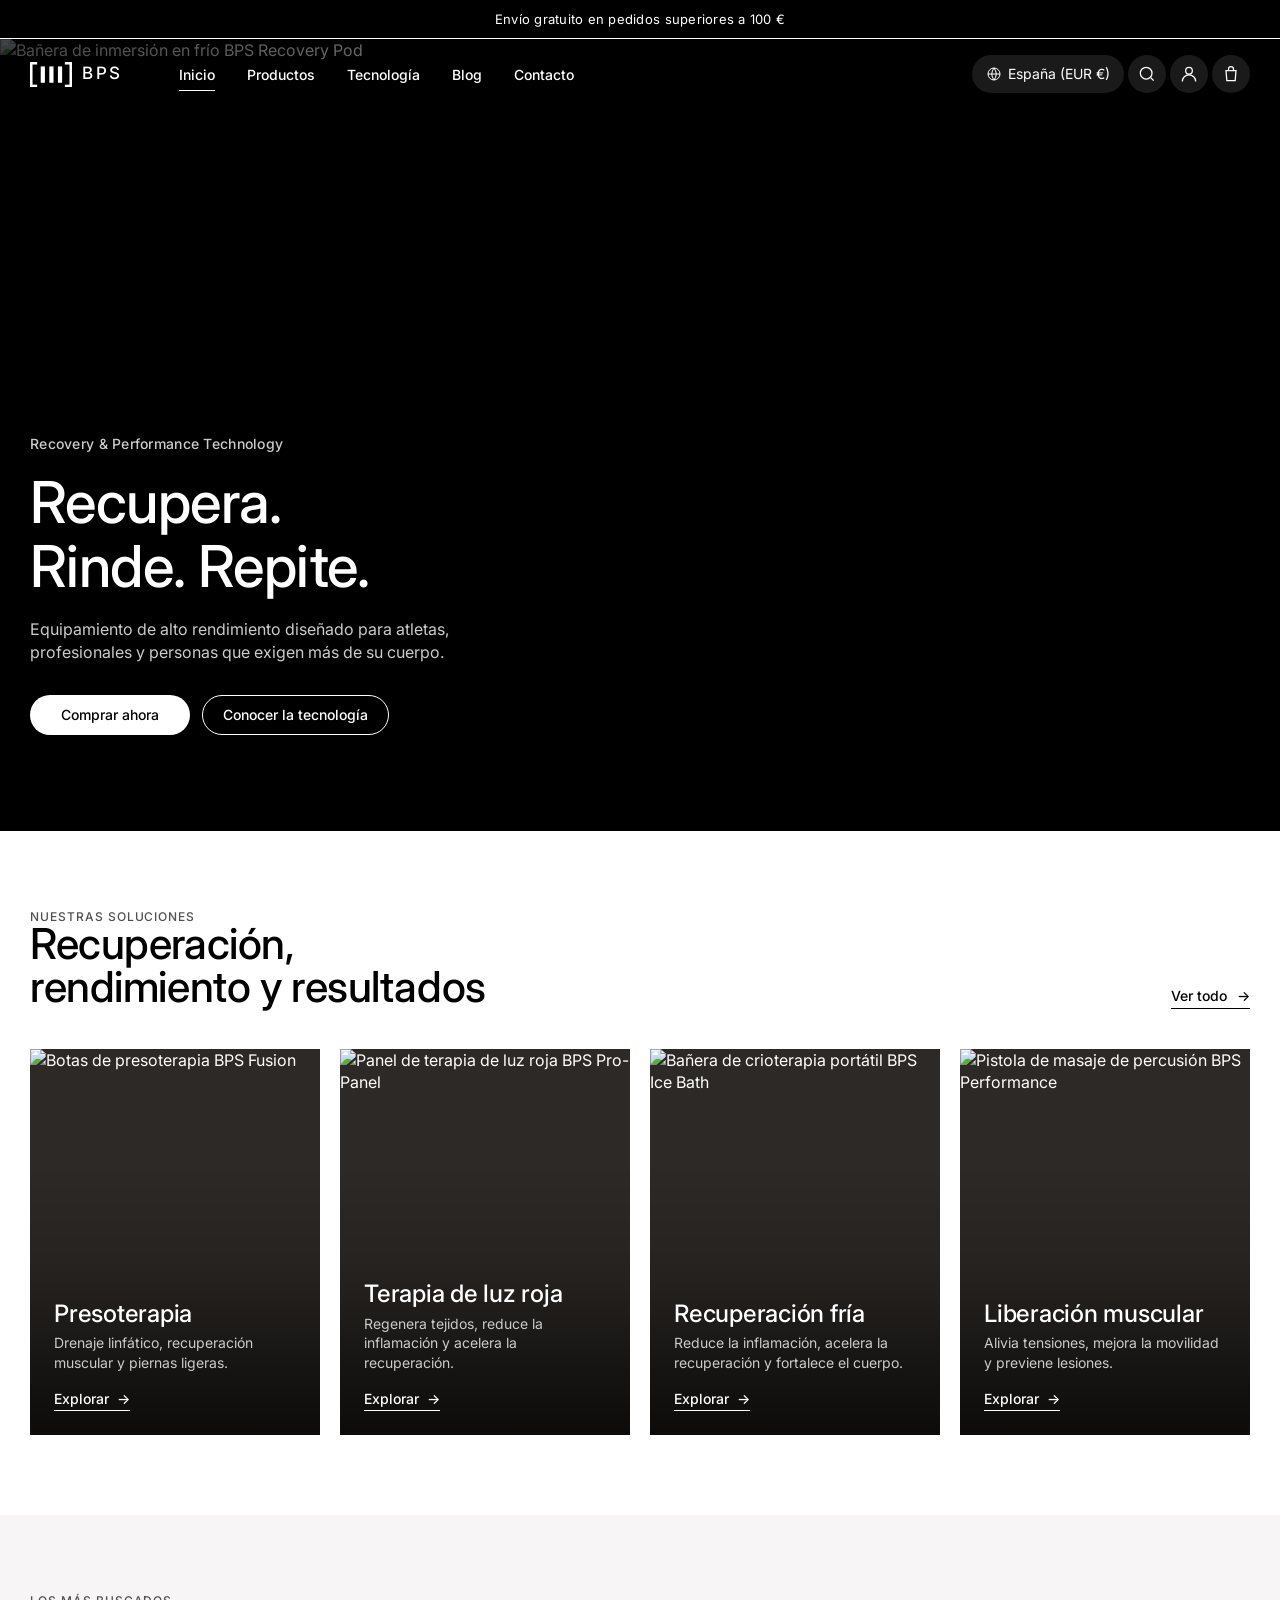
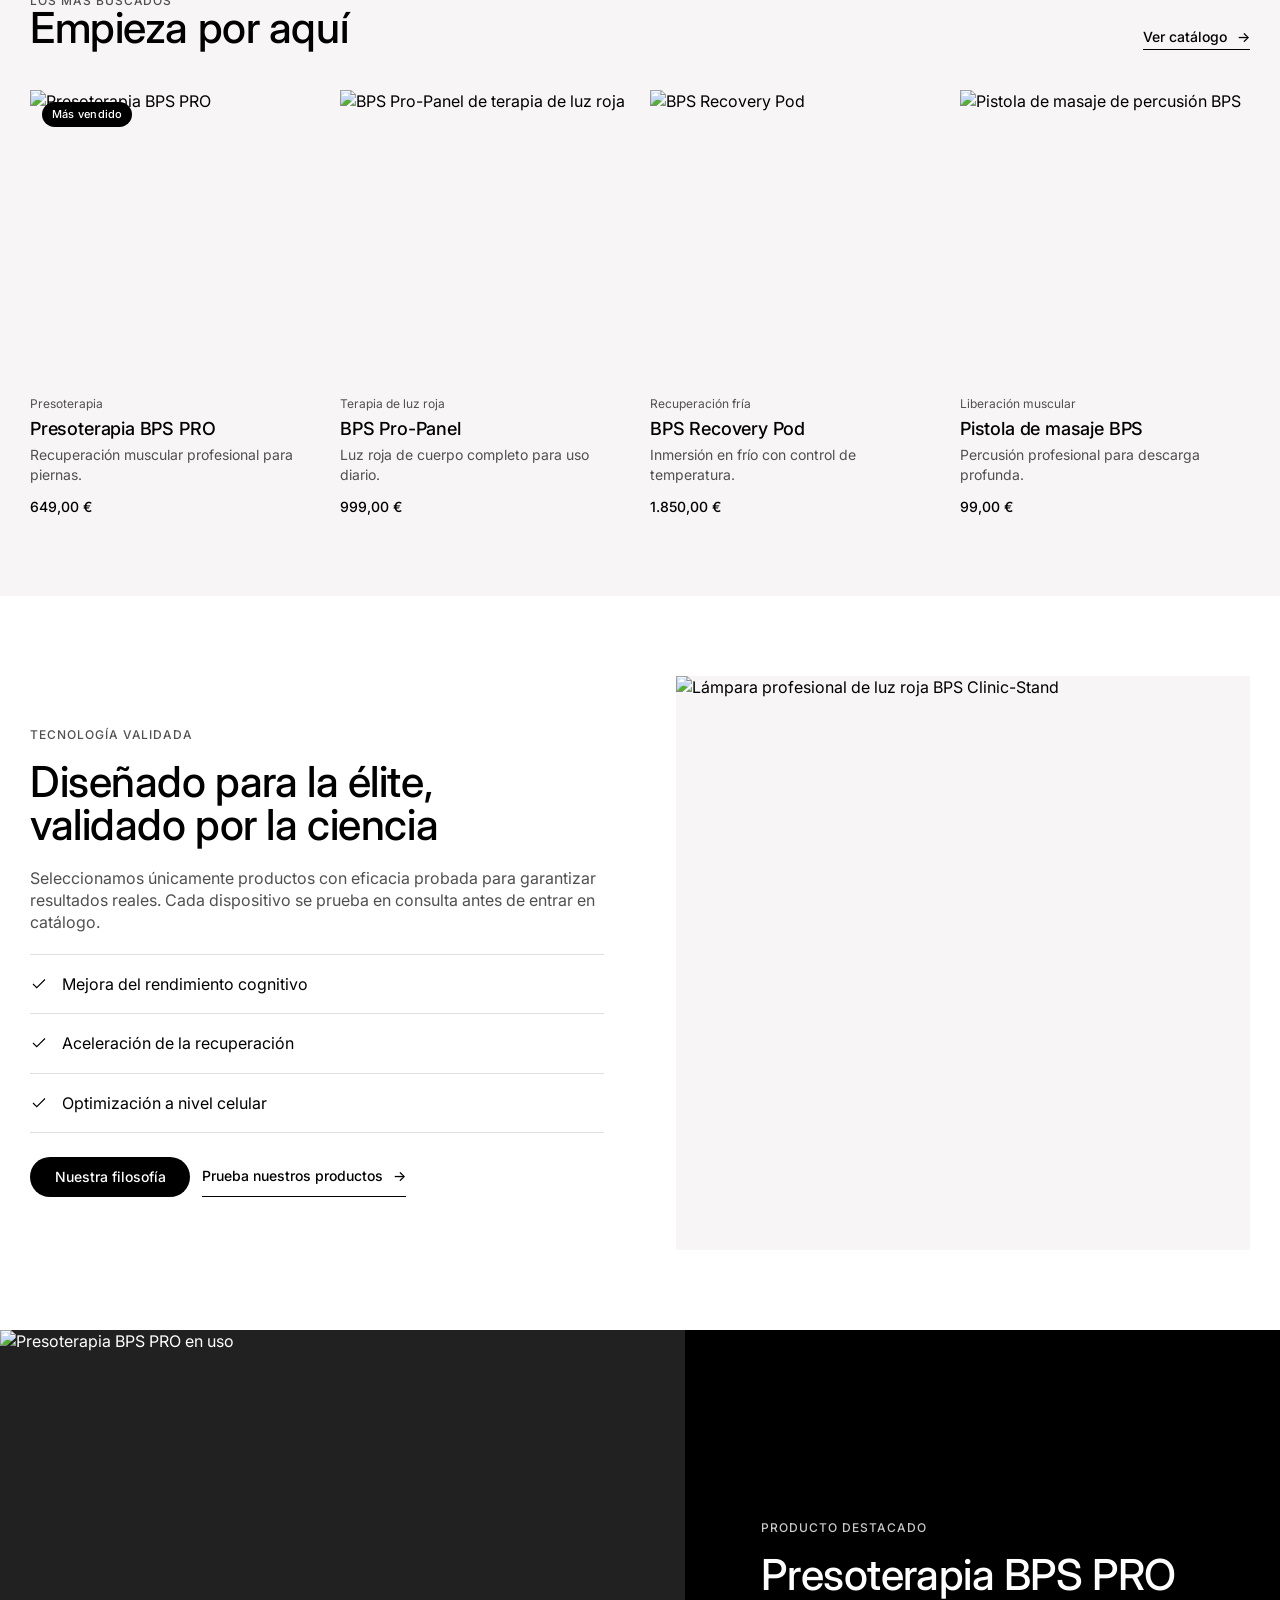
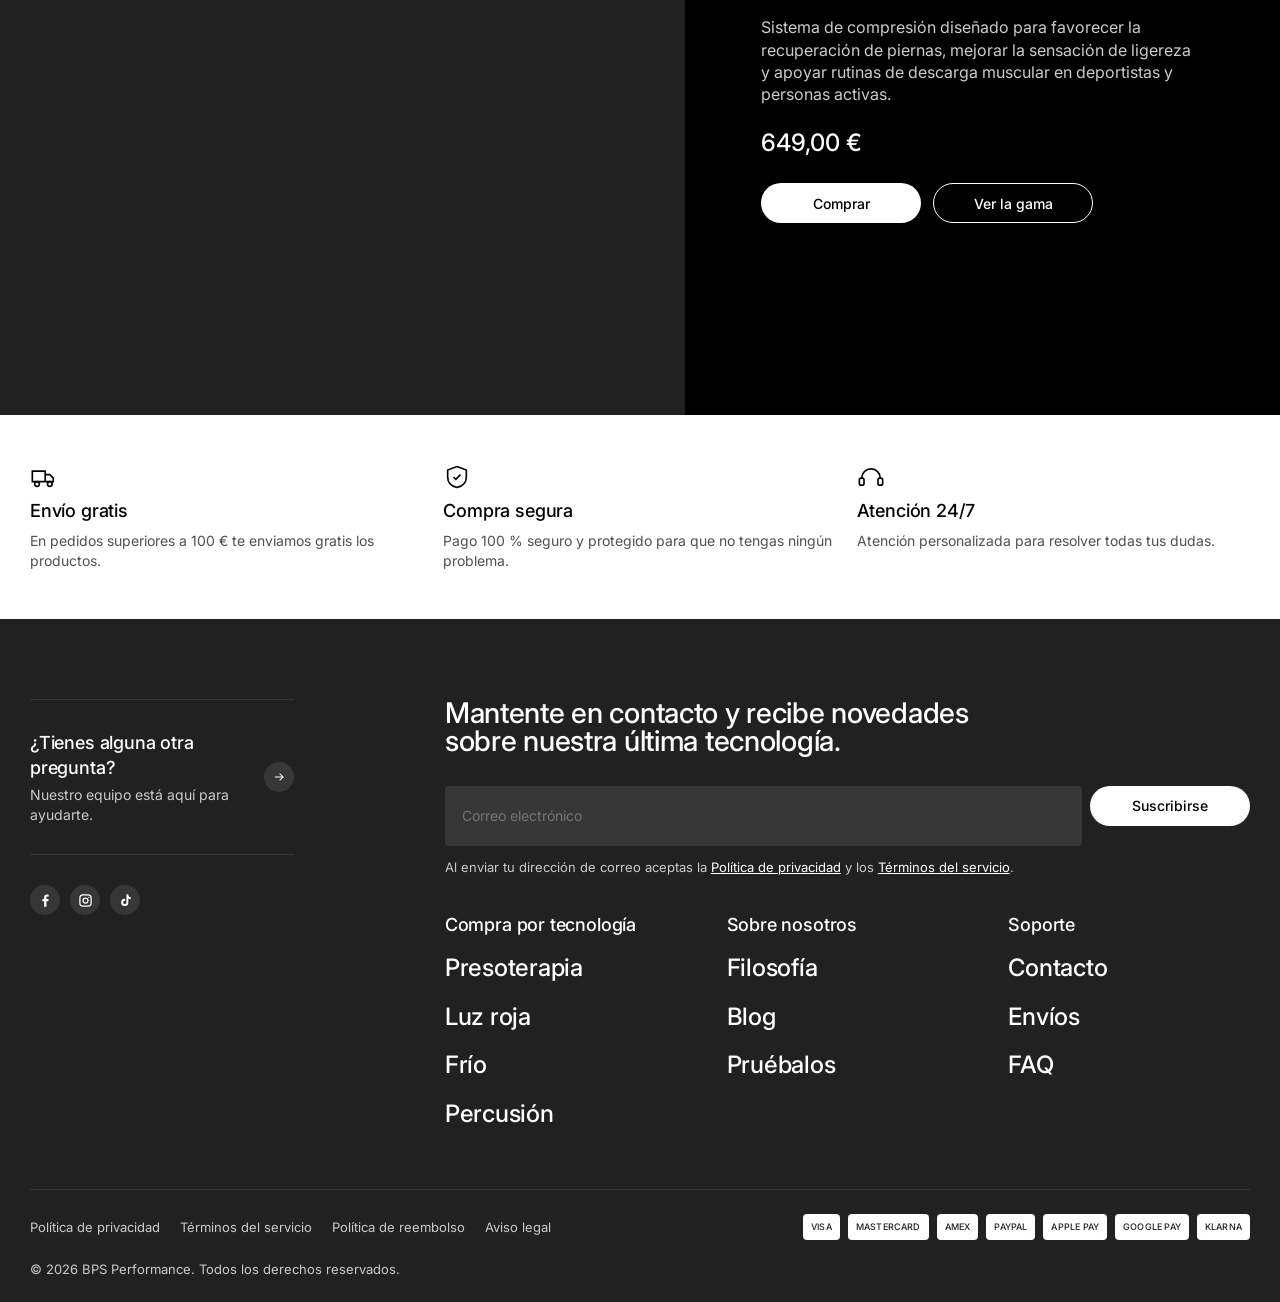
==== commit c5096538: "Igualar cabecera, pie y logotipo al comportamiento real de Hyperice Al contrastar el prototipo con e" ====
--- a/index.html
+++ b/index.html
@@ -24,12 +24,14 @@
   <p>Envío gratuito en pedidos superiores a 100&nbsp;€</p>
 </div>
 
-<!-- La cabecera flota sobre el hero y se vuelve sólida al hacer scroll. -->
+<!-- La cabecera se superpone al hero y se va con el scroll: no queda fijada
+     ni cambia de color, igual que en Hyperice. -->
 <header class="header header--overlay" data-header>
   <div class="header__inner">
     <a class="header__logo" href="index.html">
-      <span class="header__logo-mark" aria-hidden="true">BPS</span>
-      <span>Performance</span>
+      <svg class="header__logo-mark" viewBox="0 0 100 60" fill="currentColor" aria-hidden="true"><rect x="0" y="0" width="6" height="60"/><rect x="0" y="0" width="17" height="6"/><rect x="0" y="54" width="17" height="6"/><rect x="25.5" y="10.5" width="10" height="39"/><rect x="46" y="10.5" width="10" height="39"/><rect x="66.5" y="10.5" width="10" height="39"/><rect x="94" y="0" width="6" height="60"/><rect x="83" y="0" width="17" height="6"/><rect x="83" y="54" width="17" height="6"/></svg>
+      <span class="header__logo-word">BPS</span>
+      <span class="visually-hidden">Performance</span>
     </a>
 
     <nav class="header__nav" aria-label="Principal">
@@ -343,87 +345,79 @@
     </div>
   </section>
 
-  <!-- ====================== Newsletter ====================== -->
-  <section class="section section--alt">
-    <div class="container">
-      <div class="band reveal">
-        <div>
-          <h2 class="h3">Entrena, recupera, repite</h2>
-          <p class="text-muted measure" style="margin-top:16px">
-            Protocolos de recuperación, novedades y acceso anticipado a lanzamientos.
-            Sin ruido, solo lo que te hace rendir más.
-          </p>
-        </div>
-
-        <form class="subscribe" action="#" method="post">
-          <label class="visually-hidden" for="newsletter-email">Correo electrónico</label>
-          <input class="input" id="newsletter-email" name="email" type="email" placeholder="Tu correo electrónico" required>
-          <button class="btn btn--primary" type="submit">Suscribirme</button>
-        </form>
-      </div>
-    </div>
-  </section>
+  <!-- La suscripción vive en el pie, como en Hyperice: repetirla aquí
+       duplicaba el mismo formulario dos veces seguidas. -->
 
 </main>
 
-<footer class="footer">
+<footer class="footer" data-theme="footer">
   <div class="container">
-    <div class="footer__grid">
-      <div>
-        <a class="header__logo" href="index.html">
-          <span class="header__logo-mark" aria-hidden="true">BPS</span>
-          <span>Performance</span>
-        </a>
-        <p class="text-body-small" style="margin-top:16px;max-width:34ch;color:var(--color-grey-300)">
-          Recuperación de élite y rendimiento máximo. Tecnología validada para
-          quienes exigen más.
-        </p>
-
+    <div class="footer__top">
+      <div class="footer__aside">
+        <a class="footer__help" href="contacto.html">
+          <span>
+            <span class="footer__help-title">¿Tienes alguna otra pregunta?</span>
+            <span class="footer__help-text">Nuestro equipo está aquí para ayudarte.</span>
+          </span>
+          <span class="footer__help-icon" aria-hidden="true">
+            <svg width="14" height="14" viewBox="0 0 24 24" fill="none" stroke="currentColor" stroke-width="1.8"><path d="M5 12h14M13 6l6 6-6 6"/></svg>
+          </span>
+        </a>
         <div class="footer__social">
           <a href="https://www.facebook.com/people/BPS-Performance-System/61586134767767/" aria-label="Facebook">
-            <svg width="16" height="16" viewBox="0 0 24 24" fill="currentColor" aria-hidden="true">
-              <path d="M13.5 22v-9h3l.5-3.5h-3.5V7.4c0-1 .3-1.7 1.8-1.7H17V2.6C16.7 2.5 15.6 2.4 14.3 2.4c-2.7 0-4.5 1.6-4.5 4.6v2.5H7V13h2.8v9z"/>
-            </svg>
+            <svg width="15" height="15" viewBox="0 0 24 24" fill="currentColor" aria-hidden="true"><path d="M13.5 22v-9h3l.5-3.5h-3.5V7.4c0-1 .3-1.7 1.8-1.7H17V2.6C16.7 2.5 15.6 2.4 14.3 2.4c-2.7 0-4.5 1.6-4.5 4.6v2.5H7V13h2.8v9z"/></svg>
           </a>
           <a href="https://www.instagram.com/bps_performance_system/" aria-label="Instagram">
-            <svg width="16" height="16" viewBox="0 0 24 24" fill="none" stroke="currentColor" stroke-width="1.8" aria-hidden="true">
-              <rect x="3" y="3" width="18" height="18" rx="5"/><circle cx="12" cy="12" r="4"/><circle cx="17.2" cy="6.8" r="1" fill="currentColor" stroke="none"/>
-            </svg>
+            <svg width="15" height="15" viewBox="0 0 24 24" fill="none" stroke="currentColor" stroke-width="2" aria-hidden="true"><rect x="3" y="3" width="18" height="18" rx="5"/><circle cx="12" cy="12" r="4"/><circle cx="17.2" cy="6.8" r="1" fill="currentColor" stroke="none"/></svg>
           </a>
           <a href="https://www.tiktok.com/@bps_performance_system" aria-label="TikTok">
-            <svg width="16" height="16" viewBox="0 0 24 24" fill="currentColor" aria-hidden="true">
-              <path d="M16.5 2h-3v13a2.6 2.6 0 1 1-2.6-2.6c.2 0 .4 0 .6.1V9.4a5.7 5.7 0 1 0 5 5.6V8.7a6.6 6.6 0 0 0 3.8 1.2V6.8a3.8 3.8 0 0 1-3.8-3.8z"/>
-            </svg>
+            <svg width="15" height="15" viewBox="0 0 24 24" fill="currentColor" aria-hidden="true"><path d="M16.5 2h-3v13a2.6 2.6 0 1 1-2.6-2.6c.2 0 .4 0 .6.1V9.4a5.7 5.7 0 1 0 5 5.6V8.7a6.6 6.6 0 0 0 3.8 1.2V6.8a3.8 3.8 0 0 1-3.8-3.8z"/></svg>
           </a>
         </div>
       </div>
 
-      <div>
-        <h2 class="footer__heading">Nuestras soluciones</h2>
-        <ul class="footer__links">
-          <li><a href="https://bpsperformance.com/collections/liberacion-muscular">Liberación muscular</a></li>
-          <li><a href="https://bpsperformance.com/collections/recuperacion-polar">Recuperación fría</a></li>
-          <li><a href="https://bpsperformance.com/collections/energia-luminica">Terapia de luz roja</a></li>
-          <li><a href="https://bpsperformance.com/collections/presoterapia">Presoterapia</a></li>
-        </ul>
-      </div>
-
-      <div>
-        <h2 class="footer__heading">Sobre nosotros</h2>
-        <ul class="footer__links">
-          <li><a href="https://bpsperformance.com/pages/sobre-nosotros">Nuestra filosofía</a></li>
-          <li><a href="https://bpsperformance.com/blogs/noticias">Blog</a></li>
-          <li><a href="https://fisioterapiabackpackretiro.es">Prueba nuestros productos</a></li>
-        </ul>
-      </div>
-
-      <div>
-        <h2 class="footer__heading">Soporte</h2>
-        <ul class="footer__links">
-          <li><a href="contacto.html">Contacto</a></li>
-          <li><a href="https://bpsperformance.com/policies/shipping-policy">Envíos y devoluciones</a></li>
-          <li><a href="https://bpsperformance.com/pages/preguntas-frecuentes">Preguntas frecuentes</a></li>
-        </ul>
+      <div class="footer__main">
+        <div style="width:100%">
+          <h2 class="footer__newsletter-title">Mantente en contacto y recibe novedades sobre nuestra última tecnología.</h2>
+          <form class="subscribe" action="#" method="post">
+            <label class="visually-hidden" for="footer-email">Correo electrónico</label>
+            <input class="input" id="footer-email" name="email" type="email" placeholder="Correo electrónico" required>
+            <button class="btn btn--primary" type="submit">Suscribirse</button>
+          </form>
+          <p class="footer__legal-note">
+            Al enviar tu dirección de correo aceptas la
+            <a href="https://bpsperformance.com/policies/privacy-policy">Política de privacidad</a> y los
+            <a href="https://bpsperformance.com/policies/terms-of-service">Términos del servicio</a>.
+          </p>
+        </div>
+
+        <div class="footer__columns">
+          <div>
+            <h2 class="footer__heading">Compra por tecnología</h2>
+            <ul class="footer__links">
+              <li><a href="https://bpsperformance.com/collections/presoterapia">Presoterapia</a></li>
+              <li><a href="https://bpsperformance.com/collections/energia-luminica">Luz roja</a></li>
+              <li><a href="https://bpsperformance.com/collections/recuperacion-polar">Frío</a></li>
+              <li><a href="https://bpsperformance.com/collections/liberacion-muscular">Percusión</a></li>
+            </ul>
+          </div>
+          <div>
+            <h2 class="footer__heading">Sobre nosotros</h2>
+            <ul class="footer__links">
+              <li><a href="https://bpsperformance.com/pages/sobre-nosotros">Filosofía</a></li>
+              <li><a href="https://bpsperformance.com/blogs/noticias">Blog</a></li>
+              <li><a href="https://fisioterapiabackpackretiro.es">Pruébalos</a></li>
+            </ul>
+          </div>
+          <div>
+            <h2 class="footer__heading">Soporte</h2>
+            <ul class="footer__links">
+              <li><a href="contacto.html">Contacto</a></li>
+              <li><a href="https://bpsperformance.com/policies/shipping-policy">Envíos</a></li>
+              <li><a href="https://bpsperformance.com/pages/preguntas-frecuentes">FAQ</a></li>
+            </ul>
+          </div>
+        </div>
       </div>
     </div>
 
@@ -433,20 +427,16 @@
         <a href="https://bpsperformance.com/policies/terms-of-service">Términos del servicio</a>
         <a href="https://bpsperformance.com/policies/refund-policy">Política de reembolso</a>
         <a href="https://bpsperformance.com/policies/legal-notice">Aviso legal</a>
-        <a href="https://bpsperformance.com/policies/shipping-policy">Política de envío</a>
       </div>
 
       <div class="footer__payments" aria-label="Formas de pago">
         <span class="footer__payment">VISA</span>
         <span class="footer__payment">MASTERCARD</span>
         <span class="footer__payment">AMEX</span>
-        <span class="footer__payment">MAESTRO</span>
         <span class="footer__payment">PAYPAL</span>
         <span class="footer__payment">APPLE PAY</span>
         <span class="footer__payment">GOOGLE PAY</span>
-        <span class="footer__payment">SHOP PAY</span>
         <span class="footer__payment">KLARNA</span>
-        <span class="footer__payment">UNIONPAY</span>
       </div>
     </div>
 
--- a/assets/css/tokens.css
+++ b/assets/css/tokens.css
@@ -39,7 +39,14 @@
   --letter-spacing-utility: 0.02em;
 
   /* ---------- Color ----------
-     Paleta monocroma. El color lo aporta la fotografía, nunca la interfaz. */
+     Paleta monocroma. El color lo aporta la fotografía y el logotipo,
+     nunca los componentes de interfaz. */
+
+  /* Azul corporativo de BPS. Único color de la paleta y exclusivo del
+     logotipo. Valor aproximado a partir del logo facilitado: sustituir por el
+     hex exacto de la guía de marca cuando esté disponible. */
+  --color-brand: #1b4df5;
+
   --color-black: #000000;
   --color-white: #ffffff;
   --color-off-white: #f7f5f5;   /* --color-accent-01 */
@@ -51,6 +58,7 @@
   --color-grey-400: #979797;
   --color-grey-300: #cbcbcb;
   --color-grey-200: #dfdfdf;
+  --color-stroke-light: #dfdfdf;
 
   /* Roles semánticos — tema claro por defecto */
   --color-background: var(--color-white);
@@ -79,15 +87,20 @@
   --button-border-radius: 62.5rem; /* píldora */
   --button-gap: 0.625rem;
 
-  /* ---------- Radios ---------- */
-  --radius-card: 8px;
+  /* ---------- Radios ----------
+     Hyperice no redondea imágenes ni tarjetas: en su HTML no hay una sola
+     utilidad `rounded-*` sobre los medios. El radio se reserva a las píldoras
+     (botones, iconos) y a un radio mínimo en los campos de formulario. */
+  --radius-card: 0px;
+  --radius-input: 4px;
   --radius-pill: 62.5rem;
 
-  /* ---------- Layout y ritmo vertical ---------- */
-  --page-max-width: 1600px;
-  --page-padding-inline: 20px;
-  --grid-gutter: 20px;
-  --section-spacing: 64px;
+  /* ---------- Layout y ritmo vertical ----------
+     Escala de espaciado de Hyperice, tomada de sus utilidades de producción. */
+  --page-max-width: 1536px;
+  --page-padding-inline: 15px;   /* px-3xs */
+  --grid-gutter: 20px;           /* gap-2xs */
+  --section-spacing: 60px;       /* py-2xl */
   --header-height: 64px;
   --header-logo-width: 140px;
 
@@ -101,19 +114,20 @@
   --z-overlay: 200;
 }
 
+/* px-xs y py-2xl de Hyperice: el máximo real es 30px de margen lateral y
+   80px de aire entre secciones, bastante menos de lo que suele usar Dawn. */
 @media (min-width: 750px) {
   :root {
-    --page-padding-inline: 32px;
-    --grid-gutter: 24px;
-    --section-spacing: 96px;
+    --page-padding-inline: 25px;
+    --section-spacing: 70px;
     --header-height: 72px;
   }
 }
 
 @media (min-width: 1200px) {
   :root {
-    --page-padding-inline: 48px;
-    --section-spacing: 120px;
+    --page-padding-inline: 30px;
+    --section-spacing: 80px;
   }
 }
 
@@ -140,3 +154,24 @@
   --button-secondary-color: var(--color-white);
   --button-tertiary-color: var(--color-white);
 }
+
+/* Esquema del pie de página, calcado del `color-scheme-footer` de Hyperice.
+   No es negro puro sino gris muy oscuro, y el texto base es gris claro
+   mientras que enlaces y titulares van en blanco: al revés que en el resto
+   del sitio, donde el color secundario es el más apagado. */
+[data-theme="footer"] {
+  --color-background: #212121;
+  --color-background-secondary: #373737;
+  --color-foreground: #cbcbcb;
+  --color-foreground-secondary: #ffffff;
+  --color-border: #373737;
+  --color-link: #cbcbcb;
+
+  --button-primary-bg: var(--color-white);
+  --button-primary-color: var(--color-black);
+  --button-primary-hover-bg: var(--color-off-white);
+  --button-primary-hover-color: var(--color-black);
+  --button-secondary-border: var(--color-white);
+  --button-secondary-color: var(--color-white);
+  --button-tertiary-color: var(--color-white);
+}
--- a/assets/css/components.css
+++ b/assets/css/components.css
@@ -102,28 +102,30 @@
    Transparente sobre el hero, sólida al hacer scroll o al abrir el menú.
    -------------------------------------------------------------------------- */
 
+/* La cabecera de Hyperice es `static`: no queda fijada ni cambia de color al
+   hacer scroll, simplemente se va con la página. En todo su HTML no hay una
+   sola regla `sticky` o `fixed` para el header fuera del buscador abierto. */
 .header {
-  position: sticky;
-  top: 0;
+  position: static;
   z-index: var(--z-header);
   background-color: var(--color-white);
   border-bottom: 1px solid var(--color-border);
-  transition: background-color var(--transition-base), border-color var(--transition-base),
-    color var(--transition-base);
-}
-
+}
+
+/* Sobre el hero la cabecera se superpone a la imagen, en blanco y sin borde.
+   Como el hero ocupa la altura completa, se resta el alto de la cabecera para
+   que no empuje el contenido hacia abajo. */
 .header--overlay {
-  position: fixed;
-  inset: auto 0 auto 0;
+  position: relative;
   background-color: transparent;
   border-bottom-color: transparent;
   color: var(--color-white);
-}
-
-.header--overlay.is-scrolled,
+  margin-bottom: calc(var(--header-height) * -1);
+}
+
+/* Al abrir el menú móvil sí necesita fondo, porque el panel cubre la página. */
 .header--overlay.is-open {
   background-color: var(--color-white);
-  border-bottom-color: var(--color-border);
   color: var(--color-black);
 }
 
@@ -140,24 +142,30 @@
 .header__logo {
   display: flex;
   align-items: center;
-  gap: 8px;
+  gap: 10px;
   color: inherit;
-  font-size: 1rem;
-  font-weight: var(--font-weight-medium);
-  letter-spacing: 0.14em;
+  white-space: nowrap;
+}
+
+/* La marca conserva el azul corporativo salvo sobre fondo oscuro, donde pasa
+   a blanco para garantizar contraste (Hyperice hace lo mismo con su isotipo). */
+.header__logo-mark {
+  width: 42px;
+  height: auto;
+  color: var(--color-brand);
+  flex: none;
+}
+
+.header__logo-word {
+  font-size: 1.0625rem;
+  font-weight: var(--font-weight-medium);
+  letter-spacing: 0.16em;
   text-transform: uppercase;
-  white-space: nowrap;
-}
-
-.header__logo-mark {
-  display: grid;
-  place-items: center;
-  width: 30px;
-  height: 30px;
-  border: 1.5px solid currentColor;
-  border-radius: 50%;
-  font-size: 0.6875rem;
-  letter-spacing: 0.02em;
+}
+
+.header--overlay .header__logo-mark,
+[data-theme="footer"] .header__logo-mark {
+  color: currentColor;
 }
 
 .header__nav {
@@ -204,33 +212,42 @@
   margin-inline-start: auto;
 }
 
-.header__action {
+/* Los iconos de Hyperice viven dentro de una píldora con fondo propio:
+   gris claro sobre blanco, y blanco al 10 % sobre fotografía. Al pasar el
+   cursor la píldora se invierte a blanco sólido. */
+.header__action,
+.header__region {
   display: grid;
   place-items: center;
-  width: 40px;
-  height: 40px;
+  height: 38px;
   color: inherit;
-  border-radius: 50%;
-  transition: background-color var(--transition-fast);
-}
-
-.header__action:hover {
-  background-color: rgb(128 128 128 / 0.14);
+  background-color: var(--color-stroke-light, #dfdfdf);
+  border-radius: var(--radius-pill);
+  transition: background-color var(--transition-fast), color var(--transition-fast);
+}
+
+.header__action {
+  width: 38px;
 }
 
 .header__region {
   display: none;
+  grid-auto-flow: column;
   align-items: center;
   gap: 6px;
-  color: inherit;
-  font-size: var(--font-size-body-small);
-  padding-inline: 10px;
-  height: 40px;
-  border-radius: var(--radius-pill);
-}
-
+  font-size: var(--font-size-body-small);
+  padding-inline: 14px;
+}
+
+.header--overlay .header__action,
+.header--overlay .header__region {
+  background-color: rgb(255 255 255 / 0.1);
+}
+
+.header__action:hover,
 .header__region:hover {
-  background-color: rgb(128 128 128 / 0.14);
+  background-color: var(--color-white);
+  color: var(--color-black);
 }
 
 .header__burger {
@@ -587,10 +604,18 @@
   background-color: transparent;
   color: inherit;
   border: 1px solid var(--color-border);
-  border-radius: var(--radius-card);
+  border-radius: var(--radius-input);
   padding: 12px 16px;
   font-size: var(--font-size-body-small);
   transition: border-color var(--transition-fast);
+}
+
+/* En el pie el campo va sobre fondo propio y con más altura, como en Hyperice. */
+[data-theme="footer"] .input,
+[data-theme="footer"] .textarea {
+  background-color: var(--color-background-secondary);
+  border-color: transparent;
+  height: 60px;
 }
 
 .input:focus,
@@ -618,68 +643,187 @@
   padding-block: 0;
 }
 
+/* En el pie el campo es rectangular y alto, no una píldora. */
+[data-theme="footer"] .subscribe {
+  max-width: none;
+}
+
+[data-theme="footer"] .subscribe .input {
+  border-radius: var(--radius-input);
+  height: 60px;
+}
+
 /* --------------------------------------------------------------------------
    Pie de página
    -------------------------------------------------------------------------- */
 
+/* Pie calcado del de Hyperice: fondo #212121 (no negro puro), enlaces en
+   tamaño de titular y no en letra pequeña, y bloque de ayuda + newsletter
+   antes de las columnas. */
 .footer {
-  background-color: var(--color-black);
-  color: var(--color-white);
-  padding-block: 64px 32px;
-}
-
-.footer__grid {
+  background-color: var(--color-background);
+  color: var(--color-foreground);
+  padding-block: 60px 24px;
+}
+
+@media (min-width: 990px) {
+  .footer {
+    padding-block: 80px 24px;
+  }
+}
+
+/* Fila superior: columna estrecha de ayuda a la izquierda, newsletter y
+   enlaces a la derecha. En móvil se invierte el orden. */
+.footer__top {
+  display: flex;
+  flex-direction: column-reverse;
+  justify-content: space-between;
+  gap: 40px;
+}
+
+.footer__aside {
+  display: flex;
+  flex-direction: column;
+}
+
+.footer__help {
+  display: flex;
+  align-items: center;
+  justify-content: space-between;
+  gap: 16px;
+  padding-block: 30px;
+  border-top: 1px solid var(--color-border);
+  border-bottom: 1px solid var(--color-border);
+  color: inherit;
+  max-width: 264px;
+}
+
+.footer__help-title {
+  display: block;
+  font-size: var(--font-size-h6);
+  font-weight: var(--font-weight-medium);
+  letter-spacing: var(--letter-spacing-heading);
+  color: var(--color-foreground-secondary);
+  margin-bottom: 5px;
+}
+
+.footer__help-text {
+  display: block;
+  font-size: var(--font-size-body-small);
+}
+
+.footer__help-icon {
   display: grid;
-  grid-template-columns: 1fr;
+  place-items: center;
+  width: 30px;
+  height: 30px;
+  flex: none;
+  border-radius: 50%;
+  background-color: var(--color-background-secondary);
+  color: var(--color-foreground-secondary);
+}
+
+.footer__main {
+  display: flex;
+  flex-wrap: wrap;
   gap: 40px;
-  padding-bottom: 48px;
-  border-bottom: 1px solid var(--color-grey-700);
+}
+
+.footer__newsletter-title {
+  font-size: var(--font-size-h5);
+  color: var(--color-foreground-secondary);
+  margin-bottom: 20px;
+}
+
+@media (min-width: 990px) {
+  .footer__newsletter-title {
+    font-size: var(--font-size-h4);
+    margin-bottom: 30px;
+  }
+}
+
+.footer__legal-note {
+  margin-top: 12px;
+  font-size: 0.8125rem;
+  color: var(--color-foreground);
+}
+
+.footer__legal-note a {
+  color: var(--color-foreground-secondary);
+  text-decoration: underline;
+}
+
+.footer__columns {
+  display: grid;
+  grid-template-columns: repeat(auto-fit, minmax(180px, 1fr));
+  gap: 40px;
+  width: 100%;
 }
 
 .footer__heading {
-  font-size: var(--font-size-body-small);
-  font-weight: var(--font-weight-medium);
-  letter-spacing: var(--letter-spacing-utility);
-  margin-bottom: 16px;
+  font-size: var(--font-size-h6);
+  font-weight: var(--font-weight-medium);
+  letter-spacing: var(--letter-spacing-heading);
+  color: var(--color-foreground-secondary);
+  margin-bottom: 20px;
 }
 
 .footer__links {
   display: flex;
   flex-direction: column;
+  gap: 20px;
+}
+
+/* Los enlaces del pie de Hyperice usan tamaño h5 (24 px) y color blanco,
+   atenuándose al pasar el cursor. No son letra pequeña gris. */
+.footer__links a {
+  color: var(--color-foreground-secondary);
+  font-size: var(--font-size-h5);
+  font-weight: var(--font-weight-medium);
+  letter-spacing: var(--letter-spacing-heading);
+  line-height: 1.2;
+  transition: color var(--transition-fast);
+}
+
+.footer__links a:hover {
+  color: var(--color-link);
+}
+
+.footer__social {
+  display: flex;
   gap: 10px;
-}
-
-.footer__links a {
-  color: var(--color-grey-300);
-  font-size: var(--font-size-body-small);
-  transition: color var(--transition-fast);
-}
-
-.footer__links a:hover {
-  color: var(--color-white);
-}
-
-.footer__social {
-  display: flex;
-  gap: 8px;
-  margin-top: 20px;
+  margin-top: 30px;
 }
 
 .footer__social a {
   display: grid;
   place-items: center;
-  width: 38px;
-  height: 38px;
-  border: 1px solid var(--color-grey-700);
+  width: 30px;
+  height: 30px;
   border-radius: 50%;
-  color: var(--color-white);
-  transition: background-color var(--transition-fast), border-color var(--transition-fast);
+  background-color: var(--color-background-secondary);
+  color: var(--color-foreground-secondary);
+  transition: background-color var(--transition-fast), color var(--transition-fast);
 }
 
 .footer__social a:hover {
   background-color: var(--color-white);
-  border-color: var(--color-white);
   color: var(--color-black);
+}
+
+@media (min-width: 990px) {
+  .footer__top {
+    flex-direction: row;
+  }
+
+  .footer__aside {
+    max-width: 320px;
+    min-width: 320px;
+  }
+
+  .footer__main {
+    width: 66%;
+  }
 }
 
 .footer__bottom {
@@ -687,7 +831,9 @@
   flex-wrap: wrap;
   align-items: center;
   gap: 16px 24px;
-  padding-top: 28px;
+  margin-top: 60px;
+  padding-top: 24px;
+  border-top: 1px solid var(--color-border);
 }
 
 .footer__legal {
@@ -698,12 +844,12 @@
 
 .footer__legal a,
 .footer__copy {
-  color: var(--color-grey-400);
+  color: var(--color-foreground);
   font-size: 0.8125rem;
 }
 
 .footer__legal a:hover {
-  color: var(--color-white);
+  color: var(--color-foreground-secondary);
 }
 
 .footer__payments {
@@ -727,15 +873,8 @@
   white-space: nowrap;
 }
 
-@media (min-width: 750px) {
-  .footer__grid {
-    grid-template-columns: repeat(2, 1fr);
-  }
-}
-
-@media (min-width: 990px) {
-  .footer__grid {
-    grid-template-columns: 1.6fr repeat(3, 1fr);
-    gap: 32px;
-  }
-}
+/* Las píldoras de pago mantienen fondo blanco también sobre el pie oscuro. */
+[data-theme="footer"] .footer__payment {
+  background-color: var(--color-white);
+  color: var(--color-grey-800);
+}
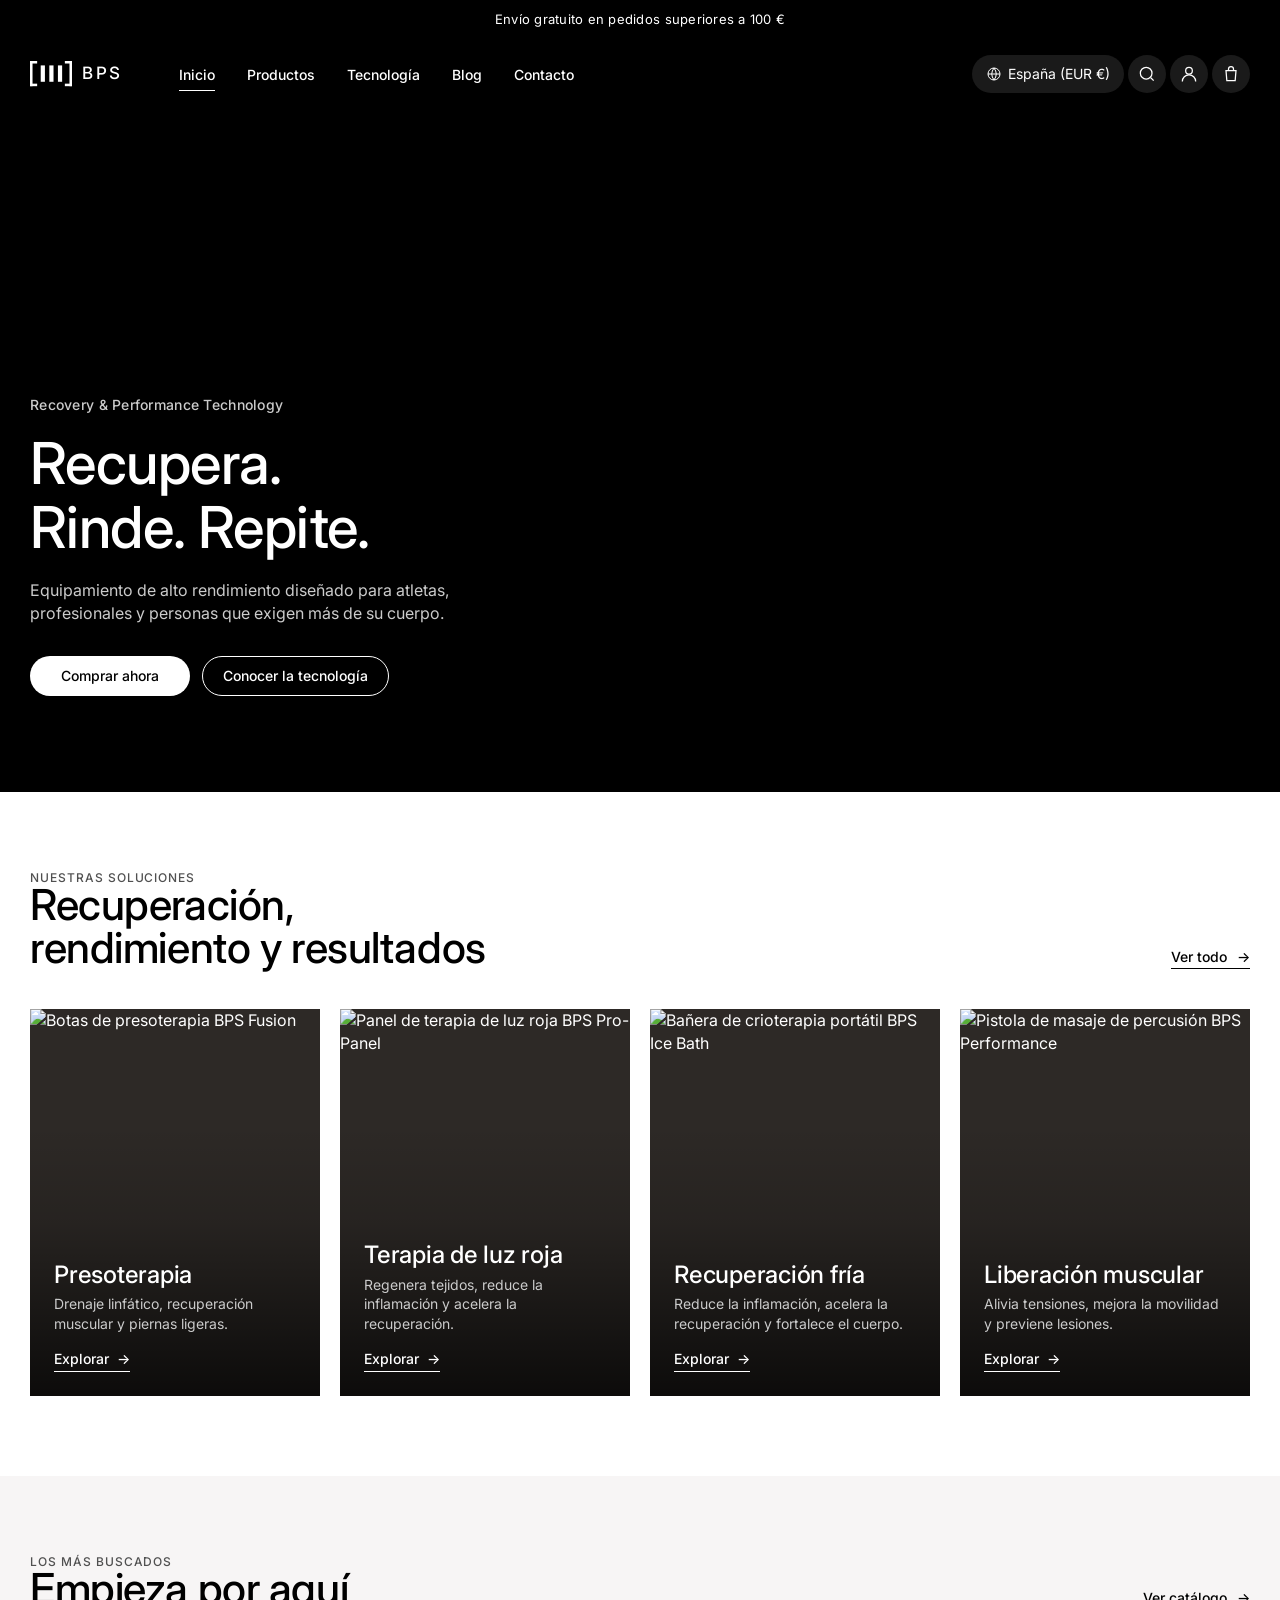
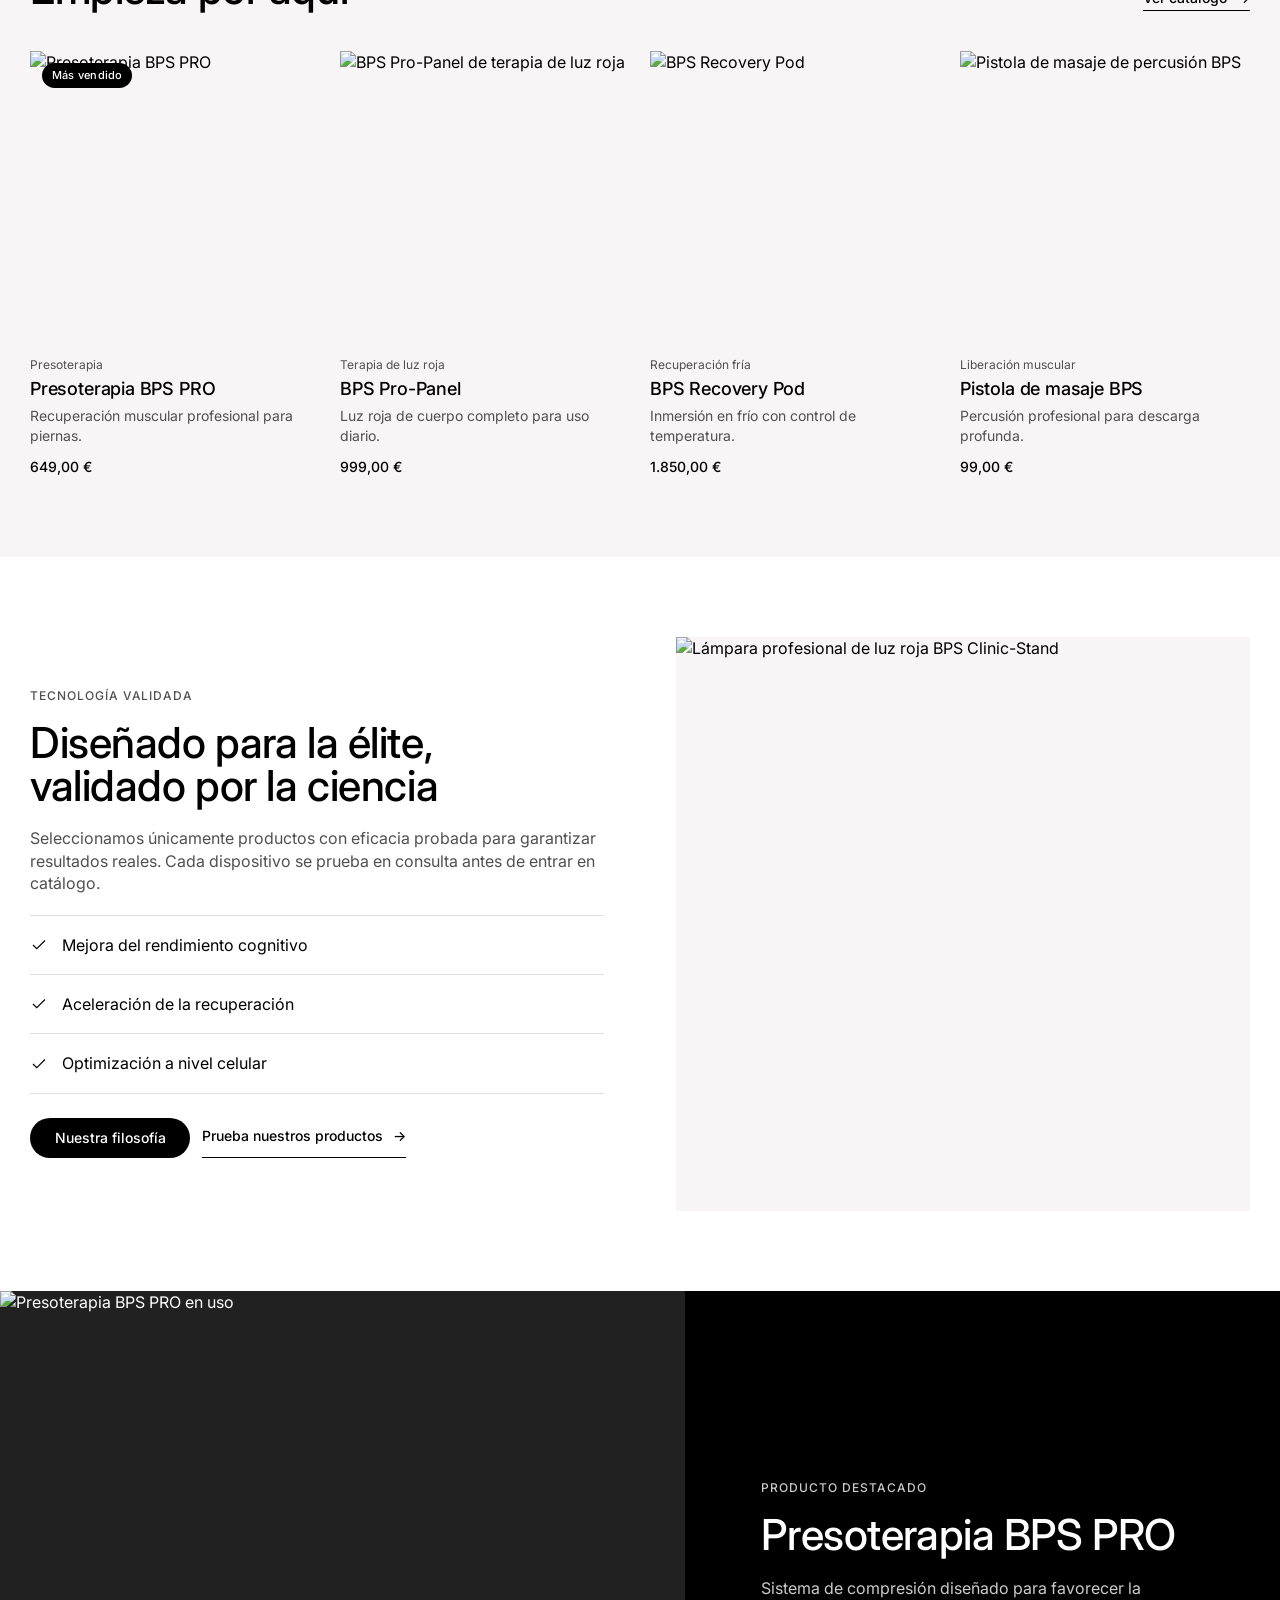
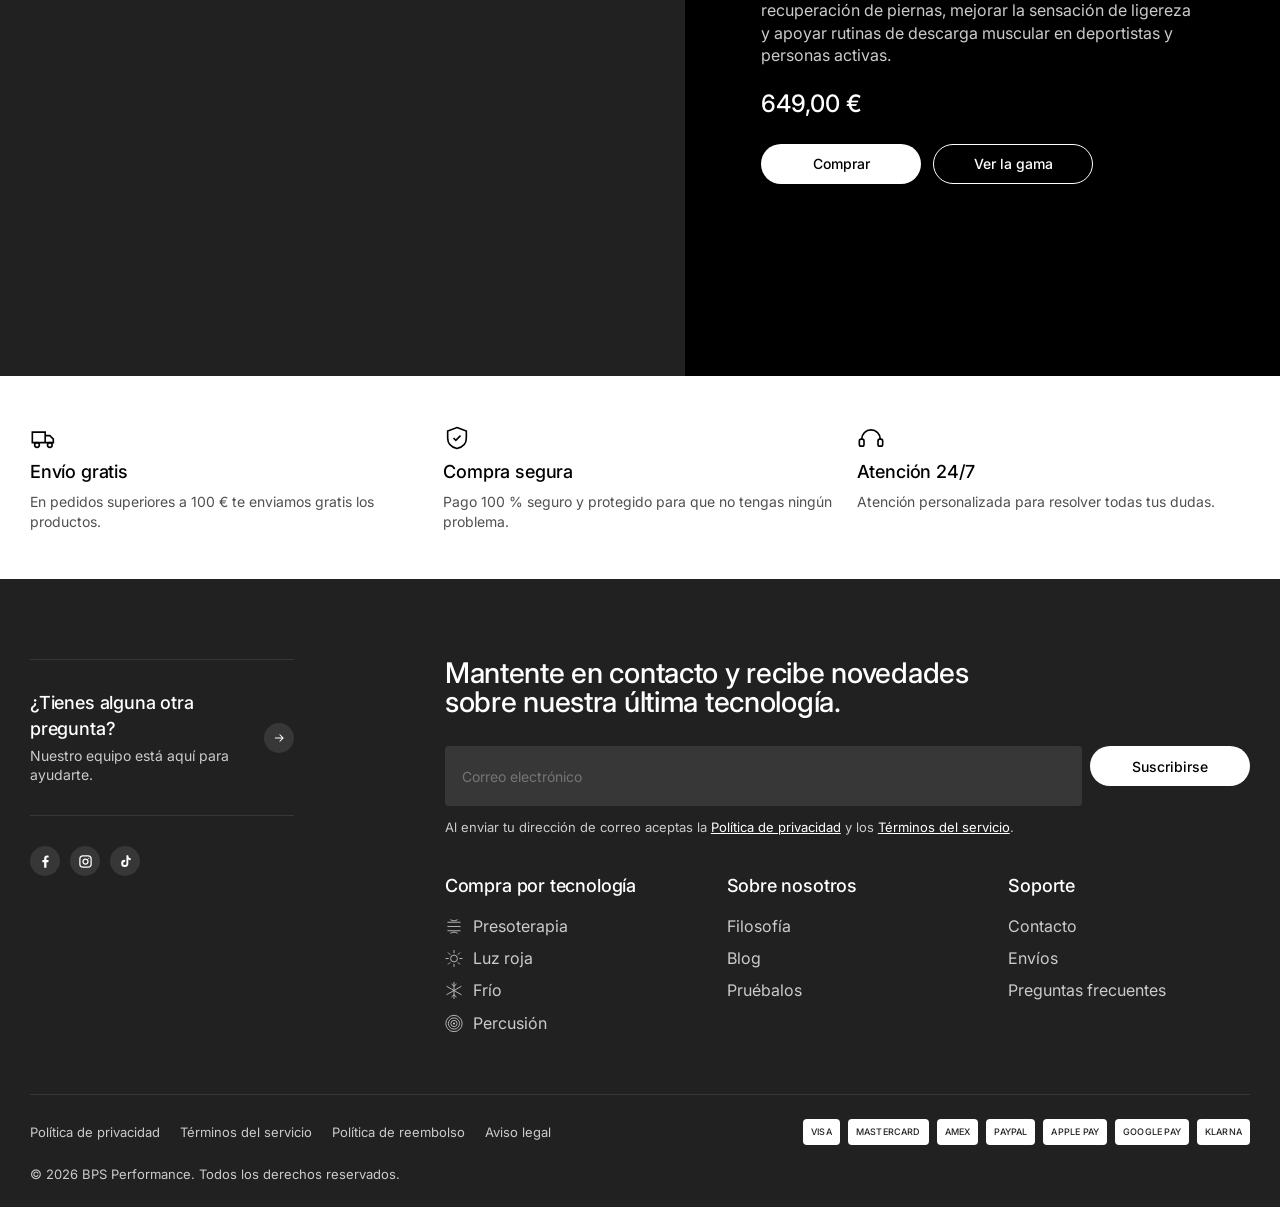
==== commit 8e6d419b: "Corregir cabecera, jerarquía del pie e iconos, y añadir variantes de logotipo Una segunda pasada sob" ====
--- a/index.html
+++ b/index.html
@@ -17,15 +17,16 @@
 <link rel="stylesheet" href="assets/css/layout.css">
 </head>
 
-<body class="page">
+<body class="page page--hero">
 <a class="skip-link" href="#main">Saltar al contenido</a>
 
+<div class="site-header" data-site-header>
 <div class="announcement">
   <p>Envío gratuito en pedidos superiores a 100&nbsp;€</p>
 </div>
 
-<!-- La cabecera se superpone al hero y se va con el scroll: no queda fijada
-     ni cambia de color, igual que en Hyperice. -->
+<!-- Cabecera fija sobre el hero. Al hacer scroll no cambia de color: sube el
+     bloque lo justo para esconder la barra de anuncios, como en Hyperice. -->
 <header class="header header--overlay" data-header>
   <div class="header__inner">
     <a class="header__logo" href="index.html">
@@ -78,6 +79,7 @@
     </div>
   </div>
 </header>
+</div>
 
 <div class="mobile-menu" id="mobile-menu" data-mobile-menu aria-hidden="true">
   <div class="mobile-menu__head">
@@ -393,29 +395,56 @@
 
         <div class="footer__columns">
           <div>
+            <button class="footer__accordion-toggle" type="button" data-accordion-toggle
+                    aria-expanded="false" aria-controls="footer-tech">
+              Compra por tecnología
+              <span class="footer__accordion-icon" aria-hidden="true"></span>
+            </button>
             <h2 class="footer__heading">Compra por tecnología</h2>
-            <ul class="footer__links">
-              <li><a href="https://bpsperformance.com/collections/presoterapia">Presoterapia</a></li>
-              <li><a href="https://bpsperformance.com/collections/energia-luminica">Luz roja</a></li>
-              <li><a href="https://bpsperformance.com/collections/recuperacion-polar">Frío</a></li>
-              <li><a href="https://bpsperformance.com/collections/liberacion-muscular">Percusión</a></li>
-            </ul>
+            <div class="footer__accordion-panel" id="footer-tech" data-accordion-panel>
+              <div>
+                <ul class="footer__links">
+              <li><a href="https://bpsperformance.com/collections/presoterapia"><span class="footer__icon" aria-hidden="true"><svg viewBox="0 0 19 19" fill="none"><path d="M3 5h13M3 9.5h13M3 14h13" stroke="currentColor" stroke-width="0.9" stroke-linecap="round"/><path d="M6 2.5c2 1.4 5 1.4 7 0M6 16.5c2-1.4 5-1.4 7 0" stroke="currentColor" stroke-width="0.9" stroke-linecap="round"/></svg></span><span>Presoterapia</span></a></li>
+              <li><a href="https://bpsperformance.com/collections/energia-luminica"><span class="footer__icon" aria-hidden="true"><svg viewBox="0 0 19 19" fill="none"><circle cx="9.5" cy="9.5" r="3.6" stroke="currentColor" stroke-width="0.9"/><path d="M9.5 1v2.4M9.5 15.6V18M18 9.5h-2.4M3.4 9.5H1M15.5 3.5l-1.7 1.7M5.2 13.8l-1.7 1.7M15.5 15.5l-1.7-1.7M5.2 5.2 3.5 3.5" stroke="currentColor" stroke-width="0.9" stroke-linecap="round"/></svg></span><span>Luz roja</span></a></li>
+              <li><a href="https://bpsperformance.com/collections/recuperacion-polar"><span class="footer__icon" aria-hidden="true"><svg viewBox="0 0 19 19" fill="none"><path d="M9.5 1v17M2 5.2l15 8.6M17 5.2 2 13.8" stroke="currentColor" stroke-width="0.9" stroke-linecap="round"/><path d="M7.2 2.9 9.5 5l2.3-2.1M7.2 16.1 9.5 14l2.3 2.1" stroke="currentColor" stroke-width="0.9" stroke-linecap="round" fill="none"/></svg></span><span>Frío</span></a></li>
+              <li><a href="https://bpsperformance.com/collections/liberacion-muscular"><span class="footer__icon" aria-hidden="true"><svg viewBox="0 0 19 19" fill="none"><circle cx="9.5" cy="9.5" r="8.6" stroke="currentColor" stroke-width="0.9"/><circle cx="9.5" cy="9.5" r="5.9" stroke="currentColor" stroke-width="0.9"/><circle cx="9.5" cy="9.5" r="3.3" stroke="currentColor" stroke-width="0.9"/><circle cx="9.5" cy="9.5" r="1.1" fill="currentColor"/></svg></span><span>Percusión</span></a></li>
+                </ul>
+              </div>
+            </div>
           </div>
           <div>
+            <button class="footer__accordion-toggle" type="button" data-accordion-toggle
+                    aria-expanded="false" aria-controls="footer-about">
+              Sobre nosotros
+              <span class="footer__accordion-icon" aria-hidden="true"></span>
+            </button>
             <h2 class="footer__heading">Sobre nosotros</h2>
-            <ul class="footer__links">
-              <li><a href="https://bpsperformance.com/pages/sobre-nosotros">Filosofía</a></li>
-              <li><a href="https://bpsperformance.com/blogs/noticias">Blog</a></li>
-              <li><a href="https://fisioterapiabackpackretiro.es">Pruébalos</a></li>
-            </ul>
+            <div class="footer__accordion-panel" id="footer-about" data-accordion-panel>
+              <div>
+                <ul class="footer__links">
+              <li><a href="https://bpsperformance.com/pages/sobre-nosotros"><span>Filosofía</span></a></li>
+              <li><a href="https://bpsperformance.com/blogs/noticias"><span>Blog</span></a></li>
+              <li><a href="https://fisioterapiabackpackretiro.es"><span>Pruébalos</span></a></li>
+                </ul>
+              </div>
+            </div>
           </div>
           <div>
+            <button class="footer__accordion-toggle" type="button" data-accordion-toggle
+                    aria-expanded="false" aria-controls="footer-support">
+              Soporte
+              <span class="footer__accordion-icon" aria-hidden="true"></span>
+            </button>
             <h2 class="footer__heading">Soporte</h2>
-            <ul class="footer__links">
-              <li><a href="contacto.html">Contacto</a></li>
-              <li><a href="https://bpsperformance.com/policies/shipping-policy">Envíos</a></li>
-              <li><a href="https://bpsperformance.com/pages/preguntas-frecuentes">FAQ</a></li>
-            </ul>
+            <div class="footer__accordion-panel" id="footer-support" data-accordion-panel>
+              <div>
+                <ul class="footer__links">
+              <li><a href="contacto.html"><span>Contacto</span></a></li>
+              <li><a href="https://bpsperformance.com/policies/shipping-policy"><span>Envíos</span></a></li>
+              <li><a href="https://bpsperformance.com/pages/preguntas-frecuentes"><span>Preguntas frecuentes</span></a></li>
+                </ul>
+              </div>
+            </div>
           </div>
         </div>
       </div>
--- a/assets/css/tokens.css
+++ b/assets/css/tokens.css
@@ -104,6 +104,14 @@
   --header-height: 64px;
   --header-logo-width: 140px;
 
+  /* Cabecera fija.
+     Hyperice mantiene arriba un contenedor `fixed` con la barra de anuncios y
+     la cabecera dentro, y al pasar de 50 px de scroll sube ese contenedor
+     justo el alto de la barra: la barra desaparece y la cabecera queda
+     pegada al borde superior. `--header-top-position` lo controla el JS. */
+  --announcement-height: 38px;
+  --header-top-position: 0px;
+
   /* ---------- Movimiento ----------
      Hyperice es sobrio: transiciones cortas, sin rebotes ni sombras. */
   --transition-fast: 0.2s ease;
--- a/assets/css/components.css
+++ b/assets/css/components.css
@@ -85,11 +85,15 @@
    Barra de anuncios
    -------------------------------------------------------------------------- */
 
+/* Altura fija: es la medida que el JS usa para esconderla al hacer scroll. */
 .announcement {
+  display: grid;
+  place-items: center;
+  height: var(--announcement-height);
   background-color: var(--color-black);
   color: var(--color-white);
   text-align: center;
-  padding: 10px var(--page-padding-inline);
+  padding-inline: var(--page-padding-inline);
 }
 
 .announcement p {
@@ -102,25 +106,51 @@
    Transparente sobre el hero, sólida al hacer scroll o al abrir el menú.
    -------------------------------------------------------------------------- */
 
-/* La cabecera de Hyperice es `static`: no queda fijada ni cambia de color al
-   hacer scroll, simplemente se va con la página. En todo su HTML no hay una
-   sola regla `sticky` o `fixed` para el header fuera del buscador abierto. */
+/* Contenedor fijo con la barra de anuncios y la cabecera dentro, tal como lo
+   resuelve Hyperice. Al hacer scroll no cambia de color: sube lo justo para
+   esconder la barra de anuncios y dejar la cabecera arriba. */
+.site-header {
+  position: fixed;
+  top: var(--header-top-position);
+  left: 0;
+  right: 0;
+  z-index: var(--z-header);
+  transition: top var(--transition-base);
+}
+
+/* El contenido arranca por debajo del bloque fijo. */
+.page {
+  padding-top: calc(var(--announcement-height) + var(--header-height));
+}
+
+/* Salvo cuando hay hero: ahí la cabecera se superpone a la fotografía. */
+.page--hero {
+  padding-top: 0;
+}
+
+/* Páginas sin barra de anuncios: solo hay que reservar el alto de la cabecera. */
+.page--no-announcement {
+  padding-top: var(--header-height);
+}
+
 .header {
-  position: static;
-  z-index: var(--z-header);
   background-color: var(--color-white);
   border-bottom: 1px solid var(--color-border);
 }
 
-/* Sobre el hero la cabecera se superpone a la imagen, en blanco y sin borde.
-   Como el hero ocupa la altura completa, se resta el alto de la cabecera para
-   que no empuje el contenido hacia abajo. */
+/* Sobre el hero la cabecera va transparente y en blanco. Al salir del hero
+   necesita fondo para seguir siendo legible: Hyperice usa negro al 80 % con
+   desenfoque, nunca blanco. */
 .header--overlay {
-  position: relative;
   background-color: transparent;
   border-bottom-color: transparent;
   color: var(--color-white);
-  margin-bottom: calc(var(--header-height) * -1);
+  transition: background-color var(--transition-base);
+}
+
+.header--overlay.is-past-hero {
+  background-color: rgb(0 0 0 / 0.8);
+  backdrop-filter: blur(10px);
 }
 
 /* Al abrir el menú móvil sí necesita fondo, porque el panel cubre la página. */
@@ -760,7 +790,11 @@
   width: 100%;
 }
 
+/* Jerarquía del pie: el rótulo de cada columna es MAYOR que sus enlaces.
+   Rótulo 18 px en blanco, enlaces 16 px en gris que aclara al pasar. */
+/* En móvil el rótulo lo pone el botón del acordeón, así que se oculta. */
 .footer__heading {
+  display: none;
   font-size: var(--font-size-h6);
   font-weight: var(--font-weight-medium);
   letter-spacing: var(--letter-spacing-heading);
@@ -768,25 +802,127 @@
   margin-bottom: 20px;
 }
 
+@media (min-width: 750px) {
+  .footer__heading {
+    display: block;
+  }
+}
+
 .footer__links {
   display: flex;
   flex-direction: column;
-  gap: 20px;
-}
-
-/* Los enlaces del pie de Hyperice usan tamaño h5 (24 px) y color blanco,
-   atenuándose al pasar el cursor. No son letra pequeña gris. */
+  gap: 10px;
+}
+
 .footer__links a {
-  color: var(--color-foreground-secondary);
-  font-size: var(--font-size-h5);
+  display: flex;
+  align-items: center;
+  gap: 10px;
+  color: var(--color-link);
+  font-size: var(--font-size-body);
+  font-weight: var(--font-weight-regular);
+  letter-spacing: 0;
+  line-height: 1.4;
+  transition: color var(--transition-fast);
+}
+
+.footer__links a:hover {
+  color: var(--color-foreground-secondary);
+}
+
+/* Cada enlace de tecnología lleva su icono a la izquierda, en una caja fija
+   para que los rótulos queden alineados aunque el icono cambie. */
+.footer__icon {
+  display: grid;
+  place-items: center;
+  flex: none;
+  width: 18px;
+  height: 18px;
+}
+
+.footer__icon svg {
+  width: 19px;
+  height: 19px;
+}
+
+/* --------------------------------------------------------------------------
+   Acordeón del pie
+   En móvil Hyperice colapsa cada columna tras un botón con un +/−; en
+   escritorio las muestra desplegadas y sin botón.
+   -------------------------------------------------------------------------- */
+
+.footer__accordion-toggle {
+  display: flex;
+  align-items: center;
+  justify-content: space-between;
+  gap: 10px;
+  width: 100%;
+  padding-block: 18px;
+  border-bottom: 1px solid var(--color-border);
+  color: var(--color-foreground-secondary);
+  font-size: var(--font-size-h6);
   font-weight: var(--font-weight-medium);
   letter-spacing: var(--letter-spacing-heading);
-  line-height: 1.2;
-  transition: color var(--transition-fast);
-}
-
-.footer__links a:hover {
-  color: var(--color-link);
+  text-align: left;
+}
+
+.footer__accordion-icon {
+  position: relative;
+  display: grid;
+  place-items: center;
+  flex: none;
+  width: 26px;
+  height: 26px;
+  border-radius: 50%;
+  background-color: var(--color-background-secondary);
+  color: var(--color-foreground-secondary);
+}
+
+/* El signo se dibuja con dos barras: la vertical se oculta al desplegar,
+   convirtiendo el + en −. */
+.footer__accordion-icon::before,
+.footer__accordion-icon::after {
+  content: "";
+  position: absolute;
+  width: 11px;
+  height: 1.5px;
+  background-color: currentColor;
+  transition: transform var(--transition-fast), opacity var(--transition-fast);
+}
+
+.footer__accordion-icon::after {
+  transform: rotate(90deg);
+}
+
+.footer__accordion-toggle[aria-expanded="true"] .footer__accordion-icon::after {
+  transform: rotate(0deg);
+  opacity: 0;
+}
+
+.footer__accordion-panel {
+  overflow: hidden;
+  height: 0;
+  transition: height var(--transition-base);
+}
+
+.footer__accordion-panel > div {
+  padding-block: 18px 6px;
+}
+
+@media (min-width: 750px) {
+  /* En escritorio no hay acordeón: rótulo visible y panel siempre abierto. */
+  .footer__accordion-toggle {
+    display: none;
+  }
+
+  .footer__accordion-panel {
+    height: auto !important;
+    overflow: visible;
+  }
+
+  .footer__accordion-panel > div {
+    padding-block: 0;
+  }
 }
 
 .footer__social {
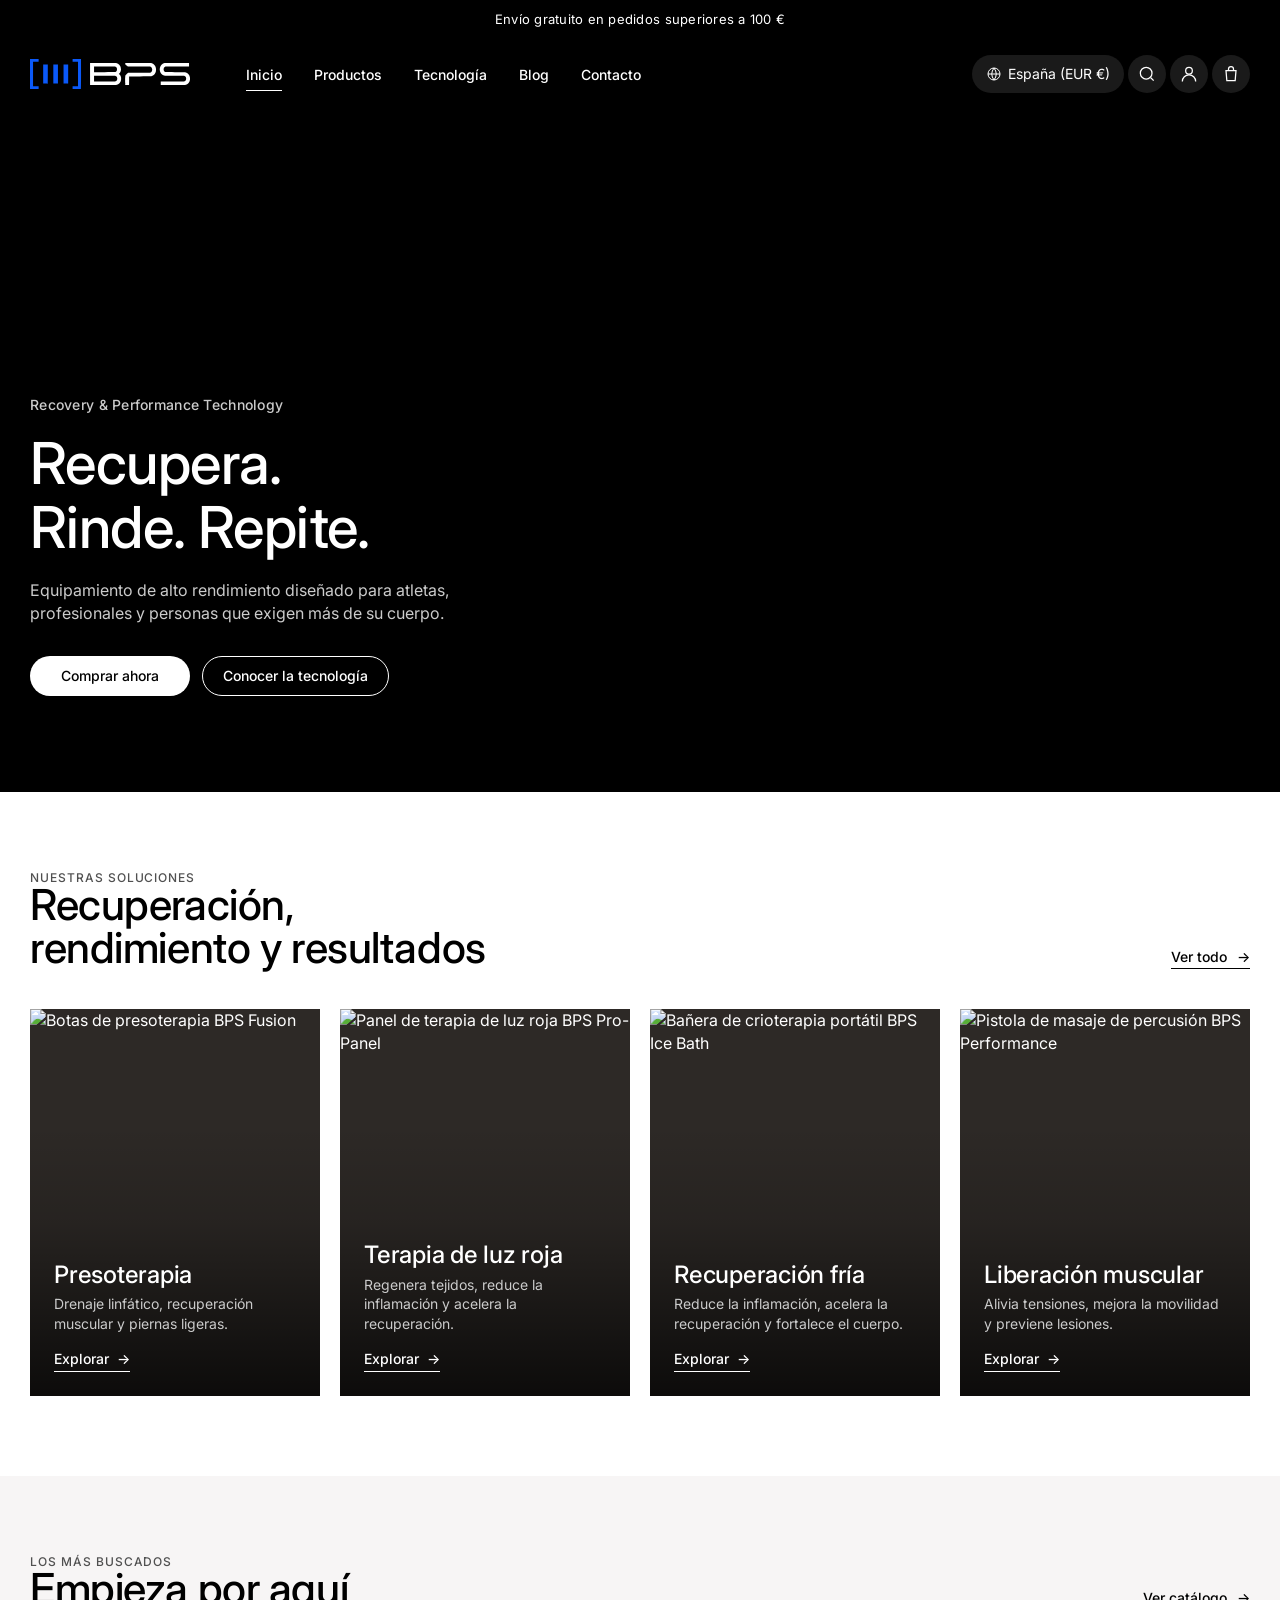
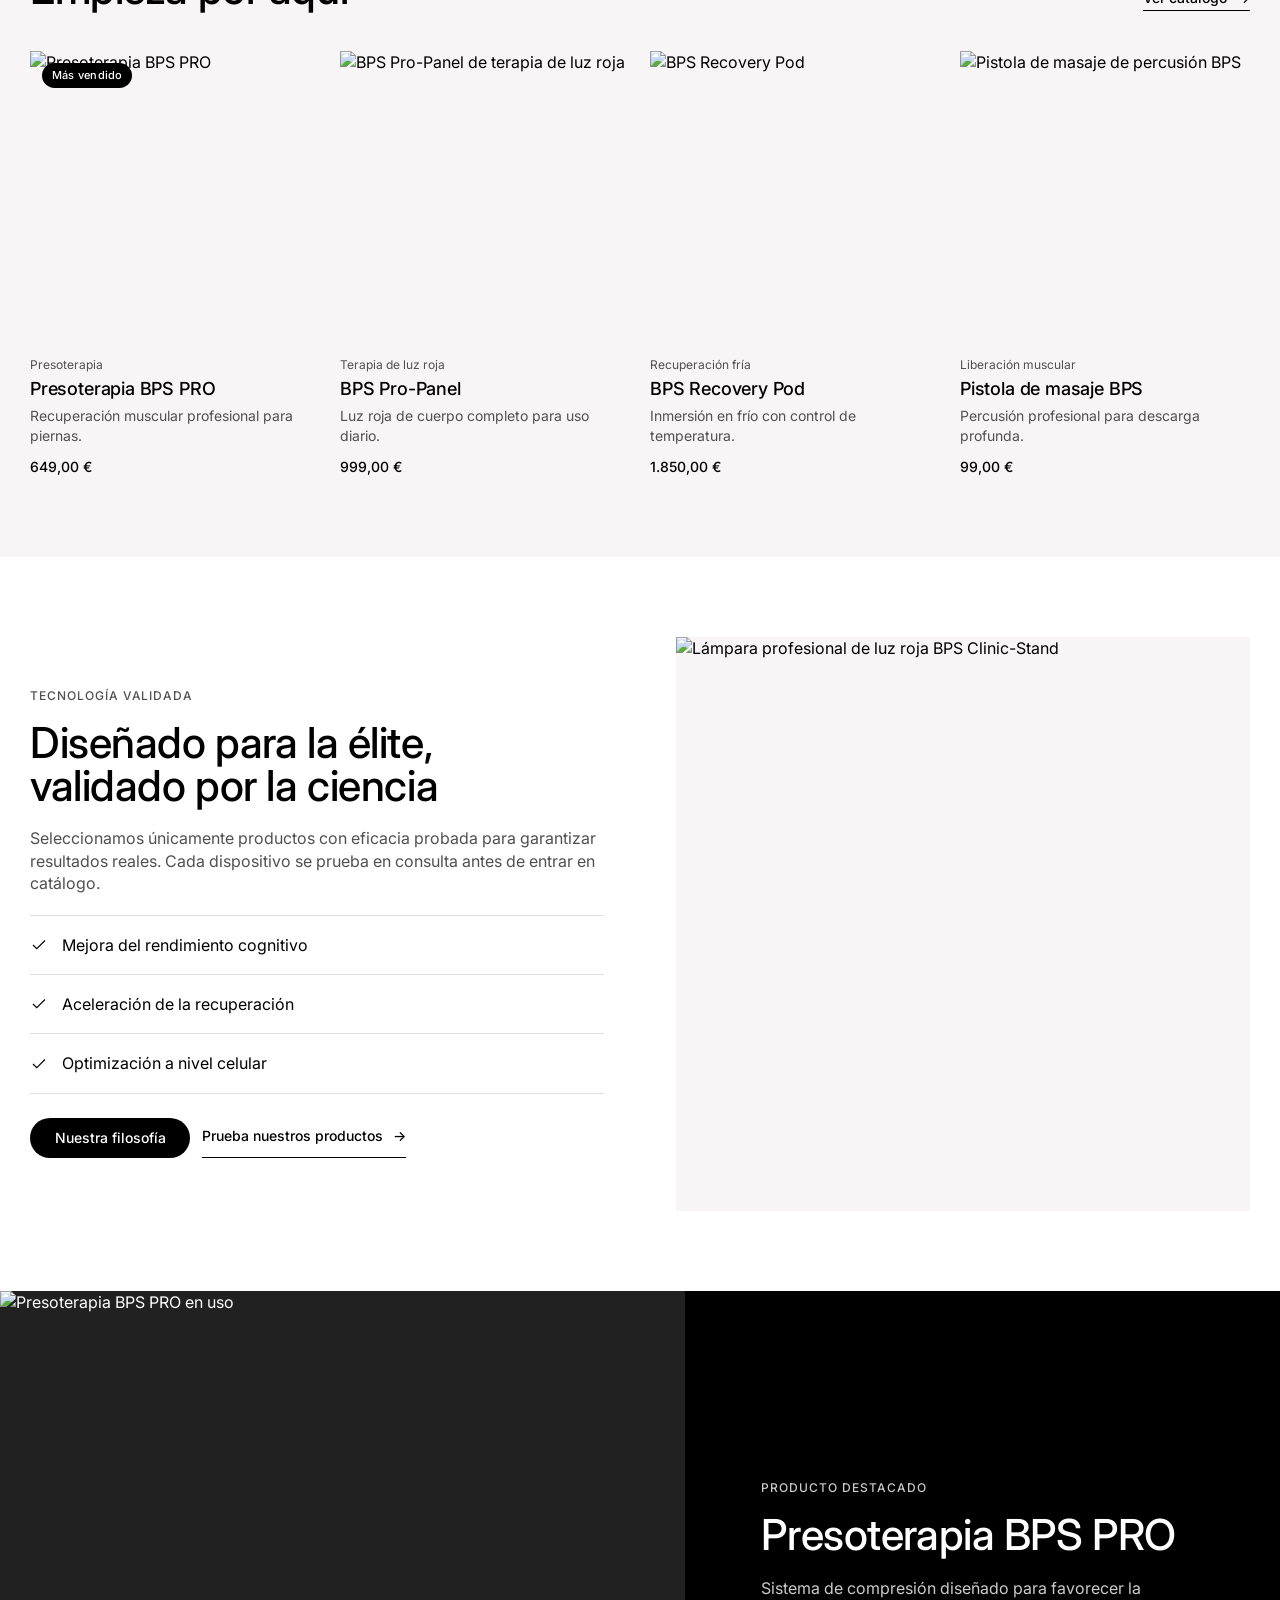
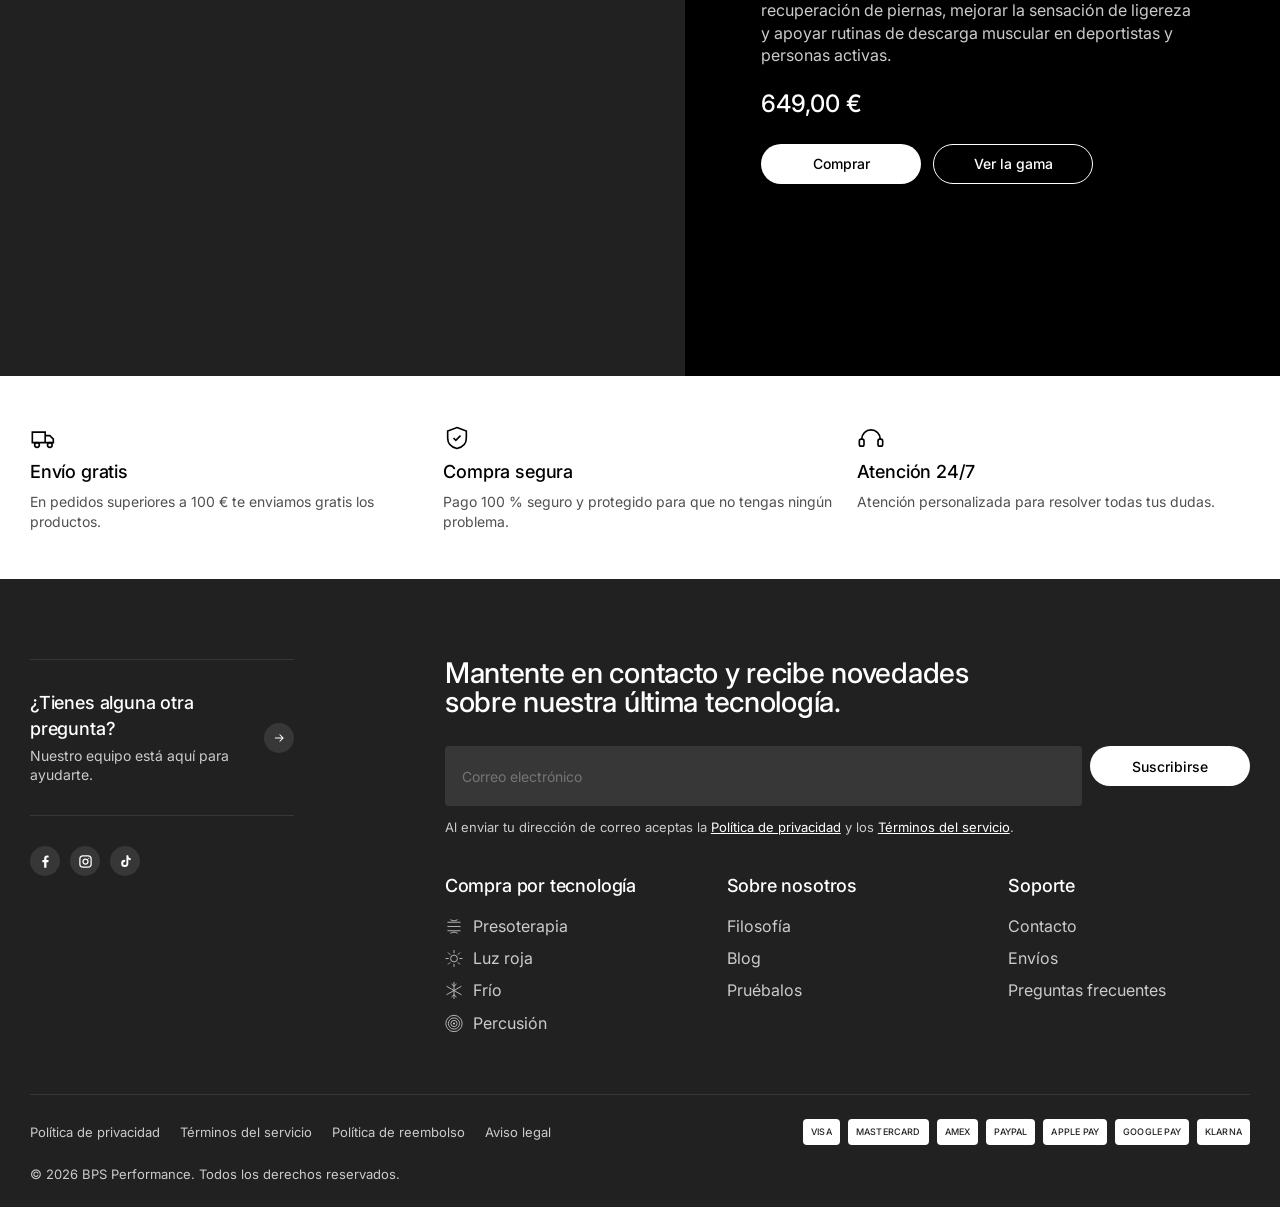
==== commit 966e2134: "Generar el logotipo vectorizando el archivo original Las variantes anteriores tenían el wordmark red" ====
--- a/index.html
+++ b/index.html
@@ -29,10 +29,11 @@
      bloque lo justo para esconder la barra de anuncios, como en Hyperice. -->
 <header class="header header--overlay" data-header>
   <div class="header__inner">
-    <a class="header__logo" href="index.html">
-      <svg class="header__logo-mark" viewBox="0 0 100 60" fill="currentColor" aria-hidden="true"><rect x="0" y="0" width="6" height="60"/><rect x="0" y="0" width="17" height="6"/><rect x="0" y="54" width="17" height="6"/><rect x="25.5" y="10.5" width="10" height="39"/><rect x="46" y="10.5" width="10" height="39"/><rect x="66.5" y="10.5" width="10" height="39"/><rect x="94" y="0" width="6" height="60"/><rect x="83" y="0" width="17" height="6"/><rect x="83" y="54" width="17" height="6"/></svg>
-      <span class="header__logo-word">BPS</span>
-      <span class="visually-hidden">Performance</span>
+    <a class="header__logo" href="index.html" aria-label="BPS Performance — inicio">
+      <img class="header__logo-img header__logo-img--on-light"
+           src="assets/img/logo-horizontal-black.svg" alt="BPS Performance" width="200" height="43">
+      <img class="header__logo-img header__logo-img--on-dark"
+           src="assets/img/logo-horizontal-white.svg" alt="" aria-hidden="true" width="200" height="43">
     </a>
 
     <nav class="header__nav" aria-label="Principal">
--- a/assets/css/tokens.css
+++ b/assets/css/tokens.css
@@ -43,9 +43,9 @@
      nunca los componentes de interfaz. */
 
   /* Azul corporativo de BPS. Único color de la paleta y exclusivo del
-     logotipo. Valor aproximado a partir del logo facilitado: sustituir por el
-     hex exacto de la guía de marca cuando esté disponible. */
-  --color-brand: #1b4df5;
+     logotipo: no debe aparecer en ningún componente de interfaz. Medido sobre
+     el isotipo del logotipo original por tools/build-logos.py. */
+  --color-brand: #0b59f8;
 
   --color-black: #000000;
   --color-white: #ffffff;
--- a/assets/css/components.css
+++ b/assets/css/components.css
@@ -169,33 +169,46 @@
   padding-inline: var(--page-padding-inline);
 }
 
+/* El logotipo son los archivos de marca vectorizados, no texto compuesto.
+   Se sirven las dos versiones y se muestra la que corresponda al fondo: el
+   isotipo mantiene el azul en ambas, solo cambia el color del wordmark. */
 .header__logo {
   display: flex;
   align-items: center;
-  gap: 10px;
-  color: inherit;
-  white-space: nowrap;
-}
-
-/* La marca conserva el azul corporativo salvo sobre fondo oscuro, donde pasa
-   a blanco para garantizar contraste (Hyperice hace lo mismo con su isotipo). */
-.header__logo-mark {
-  width: 42px;
-  height: auto;
-  color: var(--color-brand);
   flex: none;
 }
 
-.header__logo-word {
-  font-size: 1.0625rem;
-  font-weight: var(--font-weight-medium);
-  letter-spacing: 0.16em;
-  text-transform: uppercase;
-}
-
-.header--overlay .header__logo-mark,
-[data-theme="footer"] .header__logo-mark {
-  color: currentColor;
+.header__logo-img {
+  width: auto;
+  height: 26px;
+}
+
+.header__logo-img--on-dark {
+  display: none;
+}
+
+.header--overlay .header__logo-img--on-light {
+  display: none;
+}
+
+.header--overlay .header__logo-img--on-dark {
+  display: block;
+}
+
+/* Con el menú móvil abierto la cabecera tiene fondo blanco, así que vuelve
+   la versión de fondo claro. */
+.header--overlay.is-open .header__logo-img--on-light {
+  display: block;
+}
+
+.header--overlay.is-open .header__logo-img--on-dark {
+  display: none;
+}
+
+@media (min-width: 750px) {
+  .header__logo-img {
+    height: 30px;
+  }
 }
 
 .header__nav {
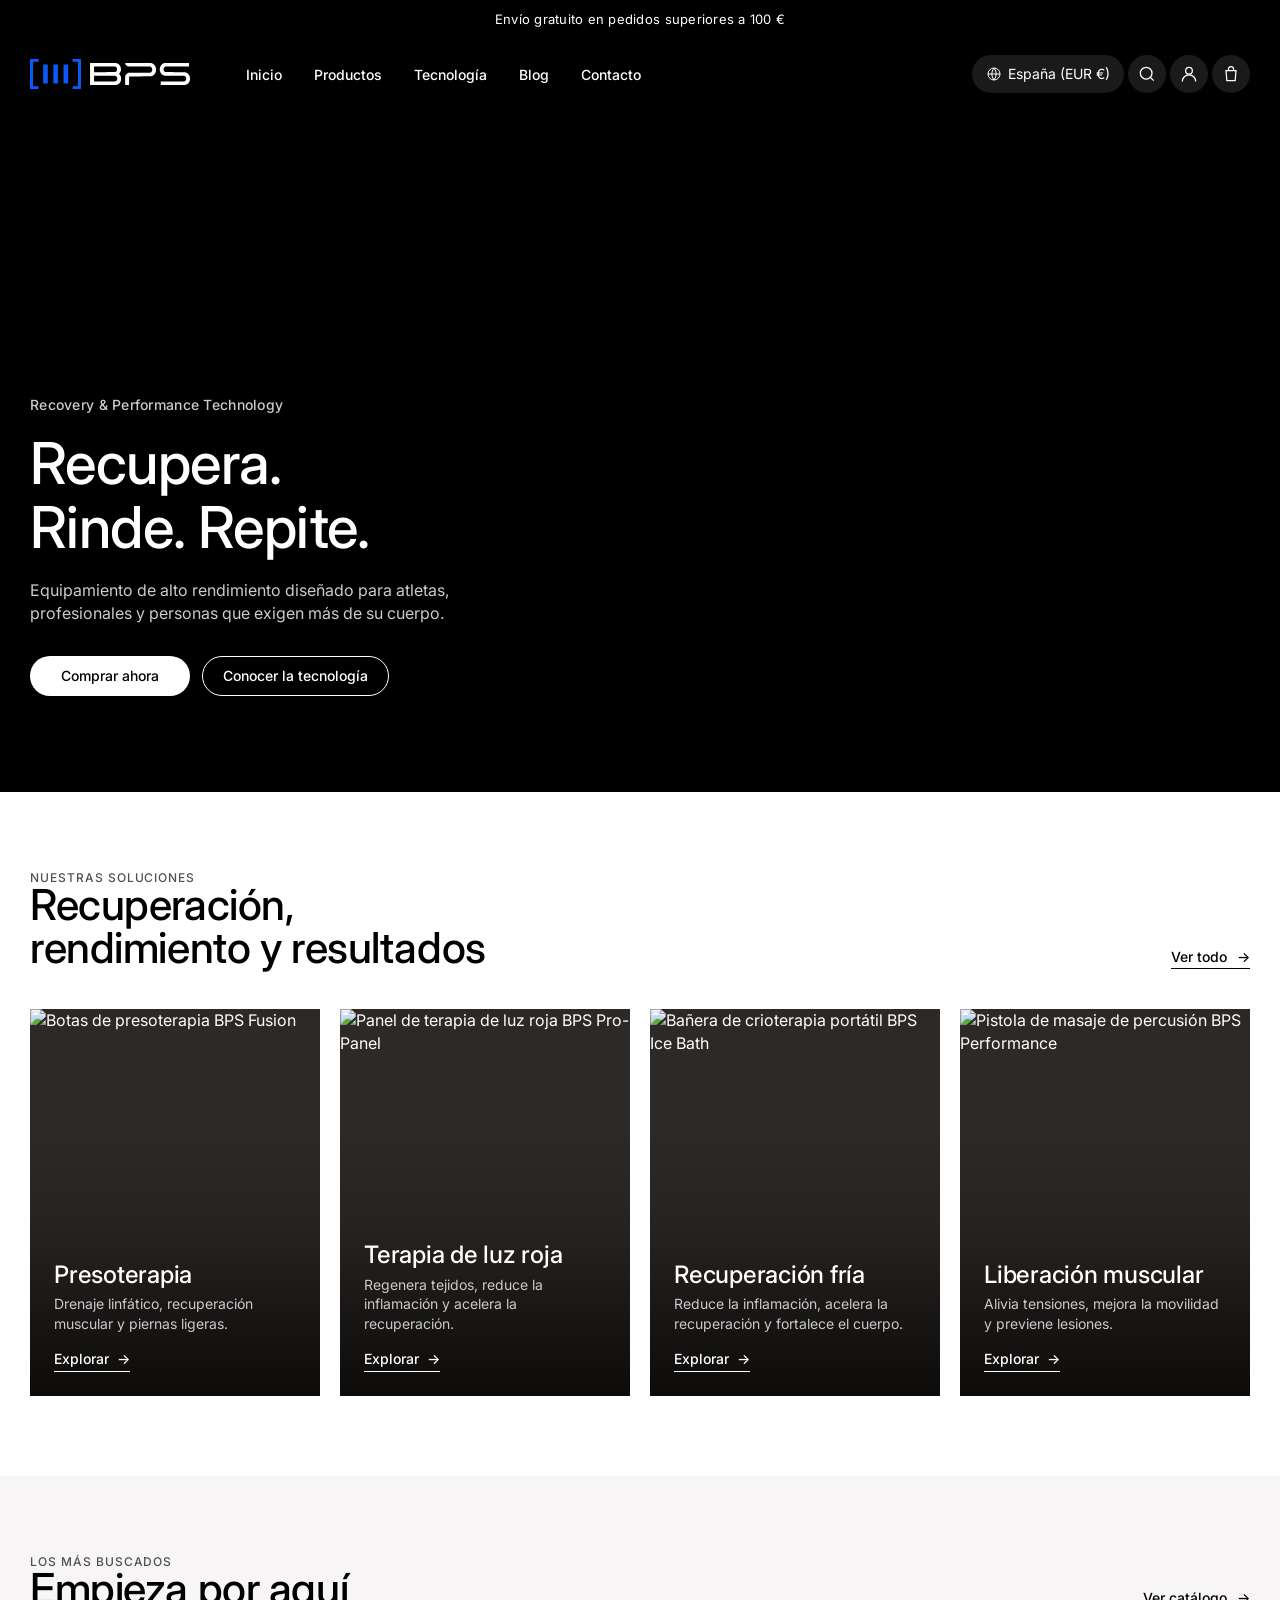
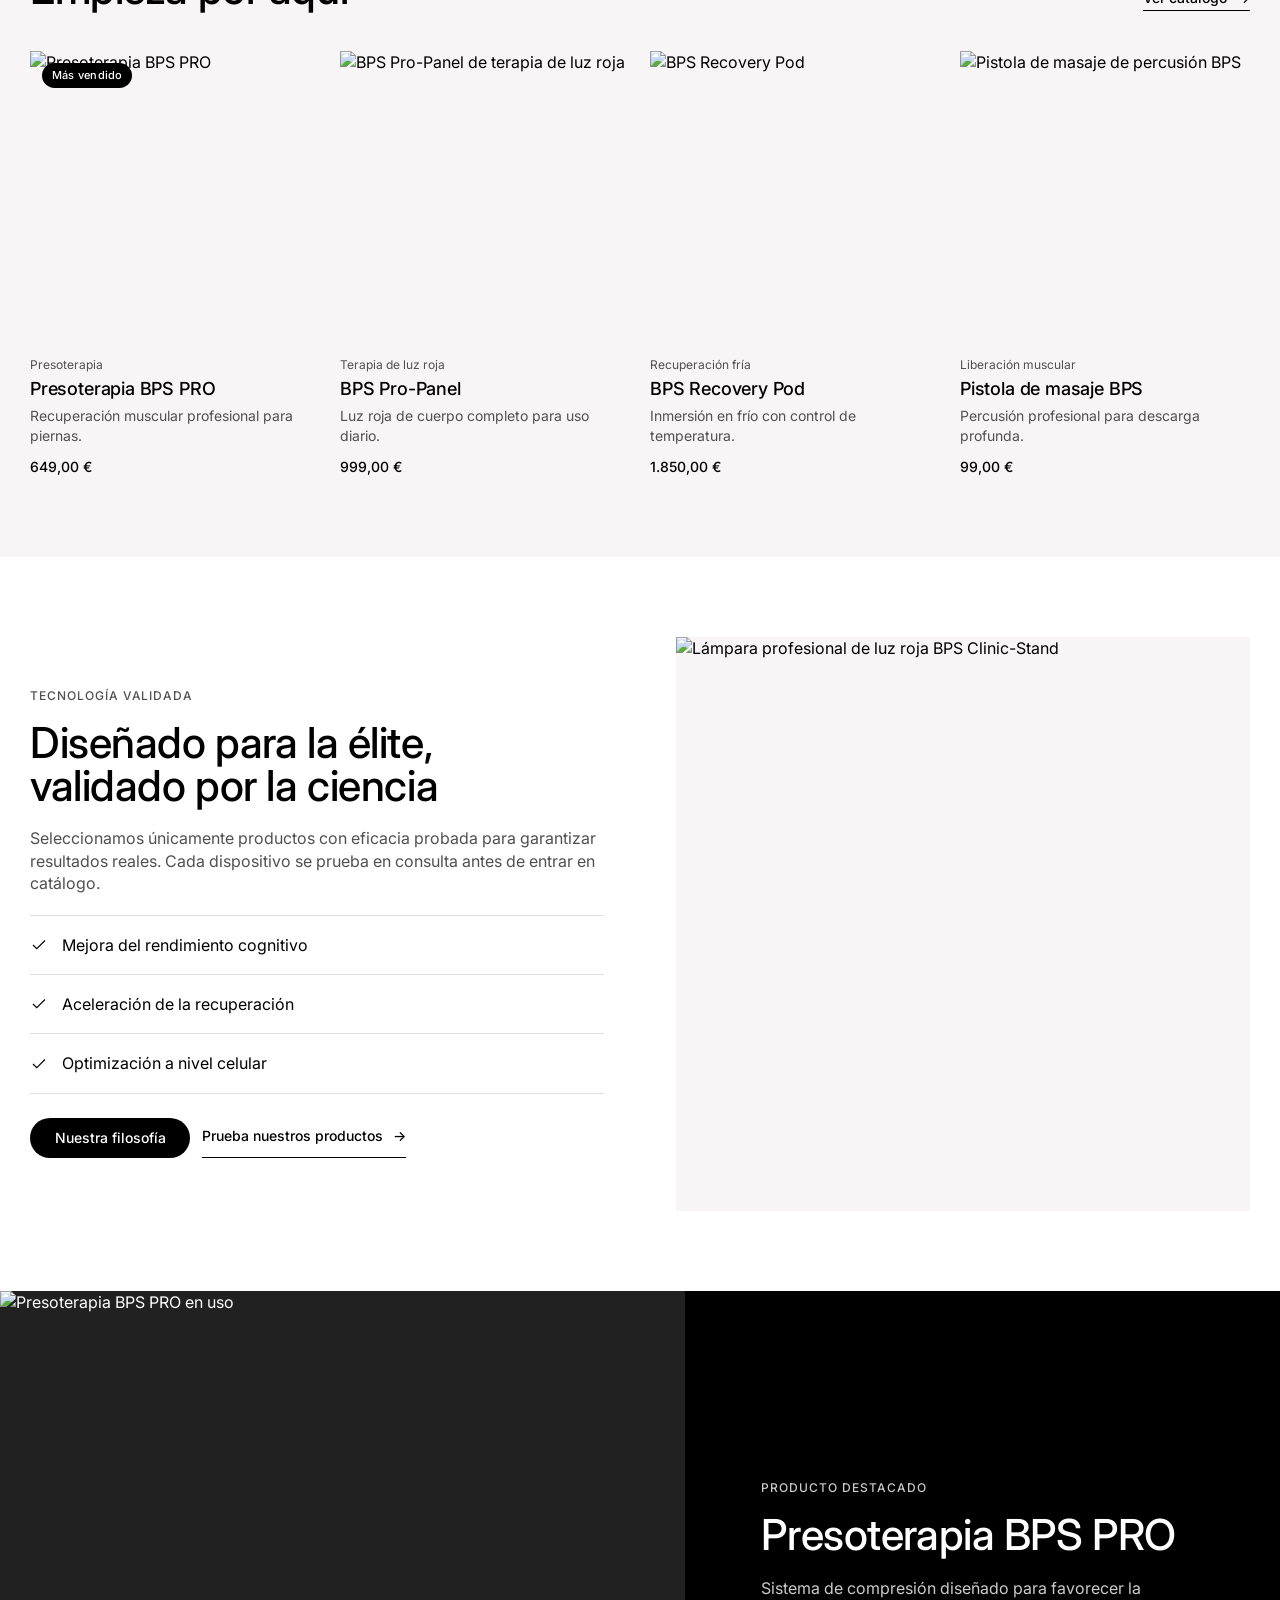
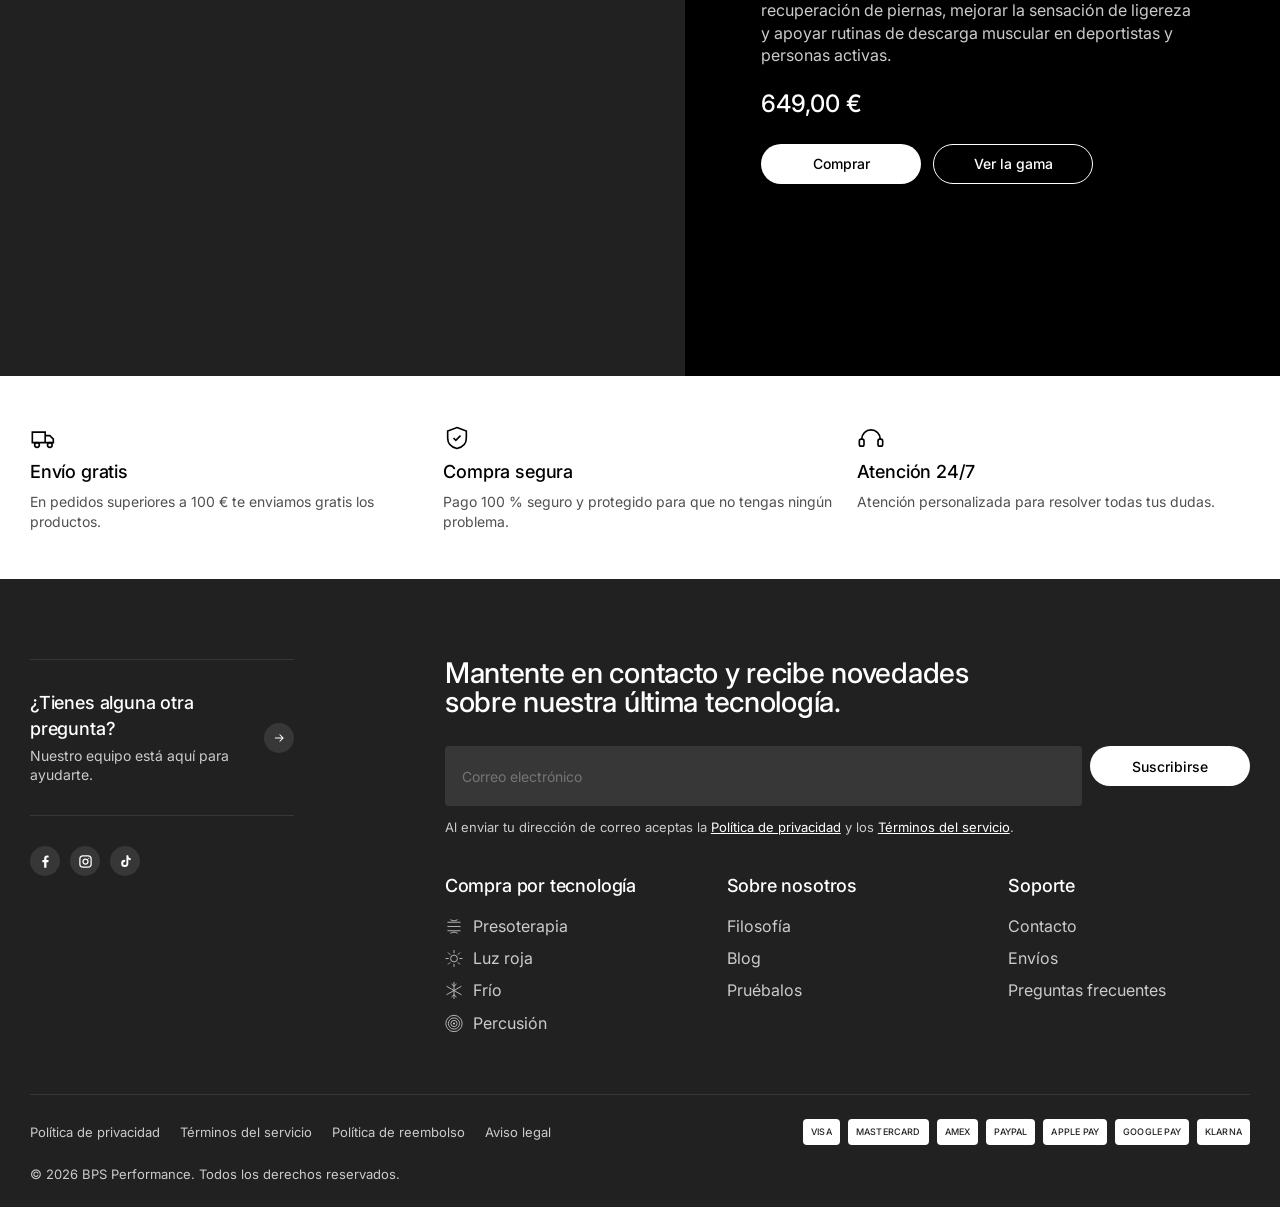
==== commit 786682c8: "Unificar cabecera y pie, y rehacer el menú móvil como cajón lateral Cabecera y pie se habían ido sep" ====
--- a/index.html
+++ b/index.html
@@ -38,10 +38,10 @@
 
     <nav class="header__nav" aria-label="Principal">
       <ul>
-        <li><a href="index.html" aria-current="page">Inicio</a></li>
+        <li><a href="index.html">Inicio</a></li>
         <li><a href="productos.html">Productos</a></li>
         <li><a href="#tecnologia">Tecnología</a></li>
-        <li><a href="https://bpsperformance.com/blogs/noticias">Blog</a></li>
+        <li><a href="blog.html">Blog</a></li>
         <li><a href="contacto.html">Contacto</a></li>
       </ul>
     </nav>
@@ -82,25 +82,57 @@
 </header>
 </div>
 
-<div class="mobile-menu" id="mobile-menu" data-mobile-menu aria-hidden="true">
-  <div class="mobile-menu__head">
-    <button class="header__burger" type="button" data-menu-close aria-label="Cerrar menú">
-      <svg width="22" height="22" viewBox="0 0 24 24" fill="none" stroke="currentColor" stroke-width="1.5" aria-hidden="true">
-        <path d="M6 6l12 12M18 6L6 18"/>
-      </svg>
-    </button>
-  </div>
-
-  <nav class="mobile-menu__list" aria-label="Menú móvil">
-    <a href="index.html">Inicio</a>
-    <a href="productos.html">Productos</a>
-    <a href="#tecnologia">Tecnología</a>
-    <a href="https://bpsperformance.com/blogs/noticias">Blog</a>
-    <a href="contacto.html">Contacto</a>
-  </nav>
-
-  <div class="mobile-menu__footer">
-    <a class="btn btn--primary btn--full" href="productos.html">Ver todos los productos</a>
+<div class="drawer" id="mobile-menu" data-mobile-menu aria-hidden="true">
+  <div class="drawer__backdrop" data-menu-close></div>
+
+  <div class="drawer__panel" role="dialog" aria-modal="true" aria-label="Menú de navegación">
+    <div class="drawer__head">
+      <a class="drawer__logo" href="index.html" aria-label="BPS Performance — inicio">
+        <img src="assets/img/logo-horizontal-black.svg" alt="BPS Performance" width="200" height="43">
+      </a>
+      <button class="drawer__close" type="button" data-menu-close aria-label="Cerrar menú">
+        <svg width="11" height="11" viewBox="0 0 24 24" fill="none" stroke="currentColor" stroke-width="2.5" aria-hidden="true">
+          <path d="M6 6l12 12M18 6L6 18"/>
+        </svg>
+      </button>
+    </div>
+
+    <nav class="drawer__nav" aria-label="Menú móvil">
+      <a class="drawer__link" href="index.html">Inicio</a>
+
+      <div>
+        <button class="drawer__toggle" type="button" data-accordion-toggle
+                aria-expanded="false" aria-controls="drawer-productos">
+          Productos
+          <span class="footer__accordion-icon" aria-hidden="true"></span>
+        </button>
+        <div class="drawer__panel-body" id="drawer-productos" data-accordion-panel>
+          <div class="drawer__sublist">
+            <a href="coleccion.html">Presoterapia</a>
+            <a href="coleccion.html">Terapia de luz roja</a>
+            <a href="coleccion.html">Recuperación fría</a>
+            <a href="coleccion.html">Liberación muscular</a>
+            <a href="productos.html">Ver todo el catálogo</a>
+          </div>
+        </div>
+      </div>
+
+      <a class="drawer__link" href="#tecnologia">Tecnología</a>
+      <a class="drawer__link" href="sobre-nosotros.html">Nosotros</a>
+      <a class="drawer__link" href="blog.html">Blog</a>
+      <a class="drawer__link" href="faq.html">Preguntas frecuentes</a>
+      <a class="drawer__link" href="contacto.html">Contacto</a>
+    </nav>
+
+    <div class="drawer__foot">
+      <a class="header__region" href="#region">
+        <svg width="16" height="16" viewBox="0 0 24 24" fill="none" stroke="currentColor" stroke-width="1.5" aria-hidden="true">
+          <circle cx="12" cy="12" r="9"/><path d="M3 12h18M12 3a15 15 0 0 1 0 18a15 15 0 0 1 0-18"/>
+        </svg>
+        España (EUR&nbsp;€)
+      </a>
+      <a class="btn btn--primary btn--full" href="productos.html">Ver todos los productos</a>
+    </div>
   </div>
 </div>
 
@@ -143,7 +175,7 @@
       </div>
 
       <div class="scroller reveal">
-        <a class="category-card" href="https://bpsperformance.com/collections/presoterapia">
+        <a class="category-card" href="coleccion.html">
           <img src="https://cdn.shopify.com/s/files/1/1002/0847/6507/files/BPS_Fusion_Boots_portada.jpg?v=1779463164&width=900"
                alt="Botas de presoterapia BPS Fusion" loading="lazy" width="900" height="1200">
           <div class="category-card__body">
@@ -153,7 +185,7 @@
           </div>
         </a>
 
-        <a class="category-card" href="https://bpsperformance.com/collections/energia-luminica">
+        <a class="category-card" href="coleccion.html">
           <img src="https://cdn.shopify.com/s/files/1/1002/0847/6507/files/BPS_Pro-Panel_principal.jpg?v=1779463278&width=900"
                alt="Panel de terapia de luz roja BPS Pro-Panel" loading="lazy" width="900" height="1200">
           <div class="category-card__body">
@@ -163,7 +195,7 @@
           </div>
         </a>
 
-        <a class="category-card" href="https://bpsperformance.com/collections/recuperacion-polar">
+        <a class="category-card" href="coleccion.html">
           <img src="https://cdn.shopify.com/s/files/1/1002/0847/6507/files/BPS_Ice_Bath_portada.jpg?v=1779463557&width=900"
                alt="Bañera de crioterapia portátil BPS Ice Bath" loading="lazy" width="900" height="1200">
           <div class="category-card__body">
@@ -173,7 +205,7 @@
           </div>
         </a>
 
-        <a class="category-card" href="https://bpsperformance.com/collections/liberacion-muscular">
+        <a class="category-card" href="coleccion.html">
           <img src="https://cdn.shopify.com/s/files/1/1002/0847/6507/files/Pistola_BPS_portada.png?v=1779463238&width=900"
                alt="Pistola de masaje de percusión BPS Performance" loading="lazy" width="900" height="1200">
           <div class="category-card__body">
@@ -200,7 +232,7 @@
       </div>
 
       <div class="scroller reveal">
-        <a class="card" href="https://bpsperformance.com/products/presoterapia-bps-pro-recuperacion-muscular-profesional">
+        <a class="card" href="producto.html">
           <div class="media media--rounded">
             <span class="card__badge">Más vendido</span>
             <img src="https://cdn.shopify.com/s/files/1/1002/0847/6507/files/Presoterapia_BPS_PRO_portada.png?v=1781166472&width=800"
@@ -212,7 +244,7 @@
           <p class="card__price">649,00 €</p>
         </a>
 
-        <a class="card" href="https://bpsperformance.com/products/panel-terapia-luz-roja-cuerpo-completo">
+        <a class="card" href="producto.html">
           <div class="media media--rounded">
             <img src="https://cdn.shopify.com/s/files/1/1002/0847/6507/files/BPS_Pro-Panel_principal.jpg?v=1779463278&width=800"
                  alt="BPS Pro-Panel de terapia de luz roja" loading="lazy" width="800" height="800">
@@ -223,7 +255,7 @@
           <p class="card__price">999,00 €</p>
         </a>
 
-        <a class="card" href="https://bpsperformance.com/products/banera-hielo-portatil-cold-plunge">
+        <a class="card" href="producto.html">
           <div class="media media--rounded">
             <img src="https://cdn.shopify.com/s/files/1/1002/0847/6507/files/BPS_Recovery_Pod_portada.jpg?v=1781166382&width=800"
                  alt="BPS Recovery Pod" loading="lazy" width="800" height="800">
@@ -234,7 +266,7 @@
           <p class="card__price">1.850,00 €</p>
         </a>
 
-        <a class="card" href="https://bpsperformance.com/products/pistola-de-masaje">
+        <a class="card" href="producto.html">
           <div class="media media--rounded">
             <img src="https://cdn.shopify.com/s/files/1/1002/0847/6507/files/Pistola_BPS_portada.png?v=1779463238&width=800"
                  alt="Pistola de masaje de percusión BPS" loading="lazy" width="800" height="800">
@@ -282,7 +314,7 @@
           </ul>
 
           <div class="split__actions">
-            <a class="btn btn--primary" href="https://bpsperformance.com/pages/sobre-nosotros">Nuestra filosofía</a>
+            <a class="btn btn--primary" href="sobre-nosotros.html">Nuestra filosofía</a>
             <a class="btn btn--tertiary" href="https://fisioterapiabackpackretiro.es">
               Prueba nuestros productos <span class="btn__arrow" aria-hidden="true">→</span>
             </a>
@@ -310,8 +342,8 @@
         </p>
         <p class="showcase__price">649,00 €</p>
         <div class="split__actions">
-          <a class="btn btn--primary" href="https://bpsperformance.com/products/presoterapia-bps-pro-recuperacion-muscular-profesional">Comprar</a>
-          <a class="btn btn--secondary" href="https://bpsperformance.com/collections/presoterapia">Ver la gama</a>
+          <a class="btn btn--primary" href="producto.html">Comprar</a>
+          <a class="btn btn--secondary" href="coleccion.html">Ver la gama</a>
         </div>
       </div>
     </div>
@@ -402,13 +434,13 @@
               <span class="footer__accordion-icon" aria-hidden="true"></span>
             </button>
             <h2 class="footer__heading">Compra por tecnología</h2>
-            <div class="footer__accordion-panel" id="footer-tech" data-accordion-panel>
+            <div class="footer__accordion-panel" data-scope="mobile" id="footer-tech" data-accordion-panel="mobile">
               <div>
                 <ul class="footer__links">
-              <li><a href="https://bpsperformance.com/collections/presoterapia"><span class="footer__icon" aria-hidden="true"><svg viewBox="0 0 19 19" fill="none"><path d="M3 5h13M3 9.5h13M3 14h13" stroke="currentColor" stroke-width="0.9" stroke-linecap="round"/><path d="M6 2.5c2 1.4 5 1.4 7 0M6 16.5c2-1.4 5-1.4 7 0" stroke="currentColor" stroke-width="0.9" stroke-linecap="round"/></svg></span><span>Presoterapia</span></a></li>
-              <li><a href="https://bpsperformance.com/collections/energia-luminica"><span class="footer__icon" aria-hidden="true"><svg viewBox="0 0 19 19" fill="none"><circle cx="9.5" cy="9.5" r="3.6" stroke="currentColor" stroke-width="0.9"/><path d="M9.5 1v2.4M9.5 15.6V18M18 9.5h-2.4M3.4 9.5H1M15.5 3.5l-1.7 1.7M5.2 13.8l-1.7 1.7M15.5 15.5l-1.7-1.7M5.2 5.2 3.5 3.5" stroke="currentColor" stroke-width="0.9" stroke-linecap="round"/></svg></span><span>Luz roja</span></a></li>
-              <li><a href="https://bpsperformance.com/collections/recuperacion-polar"><span class="footer__icon" aria-hidden="true"><svg viewBox="0 0 19 19" fill="none"><path d="M9.5 1v17M2 5.2l15 8.6M17 5.2 2 13.8" stroke="currentColor" stroke-width="0.9" stroke-linecap="round"/><path d="M7.2 2.9 9.5 5l2.3-2.1M7.2 16.1 9.5 14l2.3 2.1" stroke="currentColor" stroke-width="0.9" stroke-linecap="round" fill="none"/></svg></span><span>Frío</span></a></li>
-              <li><a href="https://bpsperformance.com/collections/liberacion-muscular"><span class="footer__icon" aria-hidden="true"><svg viewBox="0 0 19 19" fill="none"><circle cx="9.5" cy="9.5" r="8.6" stroke="currentColor" stroke-width="0.9"/><circle cx="9.5" cy="9.5" r="5.9" stroke="currentColor" stroke-width="0.9"/><circle cx="9.5" cy="9.5" r="3.3" stroke="currentColor" stroke-width="0.9"/><circle cx="9.5" cy="9.5" r="1.1" fill="currentColor"/></svg></span><span>Percusión</span></a></li>
+              <li><a href="coleccion.html"><span class="footer__icon" aria-hidden="true"><svg viewBox="0 0 19 19" fill="none"><path d="M3 5h13M3 9.5h13M3 14h13" stroke="currentColor" stroke-width="0.9" stroke-linecap="round"/><path d="M6 2.5c2 1.4 5 1.4 7 0M6 16.5c2-1.4 5-1.4 7 0" stroke="currentColor" stroke-width="0.9" stroke-linecap="round"/></svg></span><span>Presoterapia</span></a></li>
+              <li><a href="coleccion.html"><span class="footer__icon" aria-hidden="true"><svg viewBox="0 0 19 19" fill="none"><circle cx="9.5" cy="9.5" r="3.6" stroke="currentColor" stroke-width="0.9"/><path d="M9.5 1v2.4M9.5 15.6V18M18 9.5h-2.4M3.4 9.5H1M15.5 3.5l-1.7 1.7M5.2 13.8l-1.7 1.7M15.5 15.5l-1.7-1.7M5.2 5.2 3.5 3.5" stroke="currentColor" stroke-width="0.9" stroke-linecap="round"/></svg></span><span>Luz roja</span></a></li>
+              <li><a href="coleccion.html"><span class="footer__icon" aria-hidden="true"><svg viewBox="0 0 19 19" fill="none"><path d="M9.5 1v17M2 5.2l15 8.6M17 5.2 2 13.8" stroke="currentColor" stroke-width="0.9" stroke-linecap="round"/><path d="M7.2 2.9 9.5 5l2.3-2.1M7.2 16.1 9.5 14l2.3 2.1" stroke="currentColor" stroke-width="0.9" stroke-linecap="round" fill="none"/></svg></span><span>Frío</span></a></li>
+              <li><a href="coleccion.html"><span class="footer__icon" aria-hidden="true"><svg viewBox="0 0 19 19" fill="none"><circle cx="9.5" cy="9.5" r="8.6" stroke="currentColor" stroke-width="0.9"/><circle cx="9.5" cy="9.5" r="5.9" stroke="currentColor" stroke-width="0.9"/><circle cx="9.5" cy="9.5" r="3.3" stroke="currentColor" stroke-width="0.9"/><circle cx="9.5" cy="9.5" r="1.1" fill="currentColor"/></svg></span><span>Percusión</span></a></li>
                 </ul>
               </div>
             </div>
@@ -420,11 +452,11 @@
               <span class="footer__accordion-icon" aria-hidden="true"></span>
             </button>
             <h2 class="footer__heading">Sobre nosotros</h2>
-            <div class="footer__accordion-panel" id="footer-about" data-accordion-panel>
+            <div class="footer__accordion-panel" data-scope="mobile" id="footer-about" data-accordion-panel="mobile">
               <div>
                 <ul class="footer__links">
-              <li><a href="https://bpsperformance.com/pages/sobre-nosotros"><span>Filosofía</span></a></li>
-              <li><a href="https://bpsperformance.com/blogs/noticias"><span>Blog</span></a></li>
+              <li><a href="sobre-nosotros.html"><span>Filosofía</span></a></li>
+              <li><a href="blog.html"><span>Blog</span></a></li>
               <li><a href="https://fisioterapiabackpackretiro.es"><span>Pruébalos</span></a></li>
                 </ul>
               </div>
@@ -437,12 +469,12 @@
               <span class="footer__accordion-icon" aria-hidden="true"></span>
             </button>
             <h2 class="footer__heading">Soporte</h2>
-            <div class="footer__accordion-panel" id="footer-support" data-accordion-panel>
+            <div class="footer__accordion-panel" data-scope="mobile" id="footer-support" data-accordion-panel="mobile">
               <div>
                 <ul class="footer__links">
               <li><a href="contacto.html"><span>Contacto</span></a></li>
               <li><a href="https://bpsperformance.com/policies/shipping-policy"><span>Envíos</span></a></li>
-              <li><a href="https://bpsperformance.com/pages/preguntas-frecuentes"><span>Preguntas frecuentes</span></a></li>
+              <li><a href="faq.html"><span>Preguntas frecuentes</span></a></li>
                 </ul>
               </div>
             </div>
--- a/assets/css/components.css
+++ b/assets/css/components.css
@@ -126,11 +126,6 @@
 /* Salvo cuando hay hero: ahí la cabecera se superpone a la fotografía. */
 .page--hero {
   padding-top: 0;
-}
-
-/* Páginas sin barra de anuncios: solo hay que reservar el alto de la cabecera. */
-.page--no-announcement {
-  padding-top: var(--header-height);
 }
 
 .header {
@@ -312,50 +307,160 @@
   }
 }
 
-/* Menú móvil */
-.mobile-menu {
+/* --------------------------------------------------------------------------
+   Menú móvil
+   Hyperice lo resuelve como un drawer anclado a la izquierda con fondo
+   translúcido y desenfoque, no como un panel que baja desde arriba. Se cierra
+   pulsando fuera, y la cabecera del propio drawer repite logotipo y botón de
+   cierre en píldora.
+   -------------------------------------------------------------------------- */
+
+.drawer {
   position: fixed;
   inset: 0;
   z-index: var(--z-overlay);
+  visibility: hidden;
+}
+
+.drawer.is-open {
+  visibility: visible;
+}
+
+.drawer__backdrop {
+  position: absolute;
+  inset: 0;
+  background-color: rgb(0 0 0 / 0.4);
+  opacity: 0;
+  transition: opacity var(--transition-base);
+}
+
+.drawer.is-open .drawer__backdrop {
+  opacity: 1;
+}
+
+.drawer__panel {
+  position: absolute;
+  inset: 0 auto 0 0;
+  display: grid;
+  grid-template-rows: auto 1fr auto;
+  width: min(88vw, 400px);
+  background-color: rgb(255 255 255 / 0.92);
+  backdrop-filter: blur(20px);
+  transform: translateX(-100%);
+  transition: transform var(--transition-base);
+  overflow-y: auto;
+}
+
+.drawer.is-open .drawer__panel {
+  transform: translateX(0);
+}
+
+/* Cabecera de 80px, como el drawer de Hyperice. */
+.drawer__head {
+  display: flex;
+  align-items: center;
+  justify-content: space-between;
+  gap: 16px;
+  height: 80px;
+  padding-inline: var(--page-padding-inline);
+  border-bottom: 1px solid var(--color-border);
+}
+
+.drawer__logo img {
+  height: 26px;
+  width: auto;
+}
+
+/* El cierre es una píldora con fondo, que se invierte al pasar el cursor. */
+.drawer__close {
+  display: grid;
+  place-items: center;
+  height: 30px;
+  padding-inline: 12px;
+  border-radius: var(--radius-pill);
+  background-color: var(--color-stroke-light);
+  color: var(--color-black);
+  transition: background-color var(--transition-fast), color var(--transition-fast);
+}
+
+.drawer__close:hover {
+  background-color: var(--color-black);
+  color: var(--color-white);
+}
+
+.drawer__nav {
   display: flex;
   flex-direction: column;
-  background-color: var(--color-white);
+  padding: 8px var(--page-padding-inline);
+}
+
+.drawer__link,
+.drawer__toggle {
+  display: flex;
+  align-items: center;
+  justify-content: space-between;
+  gap: 12px;
+  width: 100%;
+  padding-block: 16px;
+  border-bottom: 1px solid var(--color-border);
+  color: var(--color-foreground);
+  font-size: var(--font-size-h6);
+  font-weight: var(--font-weight-medium);
+  letter-spacing: var(--letter-spacing-heading);
+  text-align: left;
+}
+
+/* Sobre el fondo claro del drawer, el signo necesita su propia píldora gris:
+   la del pie es para fondo oscuro y aquí quedaría invisible. */
+.drawer__toggle .footer__accordion-icon {
+  background-color: var(--color-stroke-light);
   color: var(--color-black);
-  padding: 20px var(--page-padding-inline) 40px;
-  transform: translateY(-100%);
-  visibility: hidden;
-  transition: transform var(--transition-base), visibility var(--transition-base);
-}
-
-.mobile-menu.is-open {
-  transform: translateY(0);
-  visibility: visible;
-}
-
-.mobile-menu__head {
-  display: flex;
-  justify-content: flex-end;
-  margin-bottom: 24px;
-}
-
-.mobile-menu__list {
+}
+
+.drawer__panel-body {
+  overflow: hidden;
+  height: 0;
+  transition: height var(--transition-base);
+}
+
+.drawer__sublist {
   display: flex;
   flex-direction: column;
   gap: 4px;
-}
-
-.mobile-menu__list a {
-  display: block;
-  font-size: var(--font-size-h4);
-  font-weight: var(--font-weight-medium);
-  letter-spacing: var(--letter-spacing-heading);
-  padding-block: 12px;
-  border-bottom: 1px solid var(--color-border);
-}
-
-.mobile-menu__footer {
-  margin-top: auto;
-  padding-top: 32px;
+  padding: 12px 0 16px;
+}
+
+.drawer__sublist a {
+  display: flex;
+  align-items: center;
+  gap: 10px;
+  padding-block: 8px;
+  color: var(--color-foreground-secondary);
+  font-size: var(--font-size-body);
+}
+
+.drawer__sublist a:hover {
+  color: var(--color-foreground);
+}
+
+.drawer__foot {
+  display: flex;
+  flex-direction: column;
+  gap: 14px;
+  padding: 20px var(--page-padding-inline) 28px;
+  border-top: 1px solid var(--color-border);
+}
+
+/* El selector de país recupera su forma de píldora dentro del drawer. */
+.drawer__foot .header__region {
+  display: inline-grid;
+  justify-self: start;
+}
+
+@media (min-width: 990px) {
+  .drawer {
+    display: none;
+  }
 }
 
 /* --------------------------------------------------------------------------
@@ -1027,3 +1132,144 @@
   background-color: var(--color-white);
   color: var(--color-grey-800);
 }
+
+/* --------------------------------------------------------------------------
+   Panel de compra de la ficha de producto
+   -------------------------------------------------------------------------- */
+
+.product__price {
+  display: flex;
+  align-items: baseline;
+  flex-wrap: wrap;
+  gap: 12px;
+  margin: 20px 0 6px;
+}
+
+.product__price-now {
+  font-size: var(--font-size-h5);
+  font-weight: var(--font-weight-medium);
+}
+
+/* El precio anterior se tacha y se apaga: nunca compite con el vigente. */
+.product__price-was {
+  font-size: var(--font-size-body);
+  color: var(--color-foreground-secondary);
+  text-decoration: line-through;
+}
+
+.product__tag {
+  font-size: 0.6875rem;
+  font-weight: var(--font-weight-medium);
+  letter-spacing: var(--letter-spacing-utility);
+  padding: 5px 10px;
+  border-radius: var(--radius-pill);
+  background-color: var(--color-black);
+  color: var(--color-white);
+}
+
+.product__actions {
+  display: flex;
+  gap: 12px;
+  margin-top: 32px;
+}
+
+.product__notes {
+  display: flex;
+  flex-direction: column;
+  gap: 10px;
+  margin-top: 28px;
+  padding-top: 24px;
+  border-top: 1px solid var(--color-border);
+  font-size: var(--font-size-body-small);
+  color: var(--color-foreground-secondary);
+}
+
+/* Selector de cantidad: misma altura y radio que los botones. */
+.qty {
+  display: flex;
+  align-items: center;
+  flex: none;
+  height: var(--button-height);
+  border: 1px solid var(--color-border);
+  border-radius: var(--radius-pill);
+  overflow: hidden;
+}
+
+.qty__btn {
+  width: 38px;
+  height: 100%;
+  font-size: 1rem;
+  color: var(--color-foreground);
+  transition: background-color var(--transition-fast);
+}
+
+.qty__btn:hover {
+  background-color: var(--color-off-white);
+}
+
+.qty__input {
+  width: 34px;
+  height: 100%;
+  border: 0;
+  background: transparent;
+  text-align: center;
+  font-size: var(--font-size-body-small);
+  font-weight: var(--font-weight-medium);
+  -moz-appearance: textfield;
+}
+
+.qty__input::-webkit-outer-spin-button,
+.qty__input::-webkit-inner-spin-button {
+  -webkit-appearance: none;
+  margin: 0;
+}
+
+/* --------------------------------------------------------------------------
+   Preguntas frecuentes — mismo acordeón que el pie, en versión clara.
+   -------------------------------------------------------------------------- */
+
+.faq__group + .faq__group {
+  margin-top: 56px;
+}
+
+.faq__group-title {
+  margin-bottom: 8px;
+}
+
+.faq__item {
+  border-bottom: 1px solid var(--color-border);
+}
+
+.faq__q {
+  display: flex;
+  align-items: center;
+  justify-content: space-between;
+  gap: 20px;
+  width: 100%;
+  padding-block: 22px;
+  text-align: left;
+  font-size: var(--font-size-h6);
+  font-weight: var(--font-weight-medium);
+  letter-spacing: var(--letter-spacing-heading);
+  color: var(--color-foreground);
+}
+
+.faq__q .footer__accordion-icon {
+  background-color: var(--color-off-white);
+  color: var(--color-foreground);
+}
+
+.faq__q[aria-expanded="true"] .footer__accordion-icon::after {
+  transform: rotate(0deg);
+  opacity: 0;
+}
+
+.faq__a {
+  overflow: hidden;
+  height: 0;
+  transition: height var(--transition-base);
+}
+
+.faq__a > div {
+  padding-bottom: 24px;
+}
--- a/assets/css/layout.css
+++ b/assets/css/layout.css
@@ -366,3 +366,153 @@
     transform: none;
   }
 }
+
+/* --------------------------------------------------------------------------
+   Ficha de producto — galería a la izquierda, panel de compra pegajoso a la
+   derecha en escritorio; apilado en móvil.
+   -------------------------------------------------------------------------- */
+
+.product {
+  display: grid;
+  gap: 32px;
+}
+
+.product__gallery {
+  display: grid;
+  gap: var(--grid-gutter);
+}
+
+.product__media {
+  aspect-ratio: 1 / 1;
+}
+
+.product__panel > * + * {
+  margin-top: 0;
+}
+
+@media (min-width: 990px) {
+  .product {
+    grid-template-columns: 1.25fr 1fr;
+    gap: 64px;
+    align-items: start;
+  }
+
+  /* La primera imagen ocupa el ancho completo y el resto va a dos columnas. */
+  .product__gallery {
+    grid-template-columns: repeat(2, 1fr);
+  }
+
+  .product__gallery > :first-child {
+    grid-column: 1 / -1;
+  }
+
+  .product__panel {
+    position: sticky;
+    /* Se separa del borde el alto de la cabecera fija. */
+    top: calc(var(--header-height) + 24px);
+  }
+}
+
+/* --------------------------------------------------------------------------
+   Cabecera de colección — como el hero pero más baja.
+   -------------------------------------------------------------------------- */
+
+.collection-hero {
+  position: relative;
+  display: flex;
+  align-items: flex-end;
+  min-height: 52svh;
+  background-color: var(--color-black);
+  color: var(--color-foreground);
+  overflow: hidden;
+}
+
+.collection-hero__media {
+  position: absolute;
+  inset: 0;
+}
+
+.collection-hero__media img {
+  width: 100%;
+  height: 100%;
+  object-fit: cover;
+}
+
+.collection-hero__media::after {
+  content: "";
+  position: absolute;
+  inset: 0;
+  background:
+    linear-gradient(to right, rgb(0 0 0 / 0.55) 0%, rgb(0 0 0 / 0.15) 55%, rgb(0 0 0 / 0) 85%),
+    linear-gradient(to top, rgb(0 0 0 / 0.8) 0%, rgb(0 0 0 / 0.35) 45%, rgb(0 0 0 / 0.35) 100%);
+}
+
+.collection-hero__inner {
+  position: relative;
+  z-index: 1;
+  width: 100%;
+  max-width: var(--page-max-width);
+  margin-inline: auto;
+  padding: 0 var(--page-padding-inline) clamp(32px, 5vw, 64px);
+}
+
+/* --------------------------------------------------------------------------
+   Pilares de la página de filosofía
+   -------------------------------------------------------------------------- */
+
+.pillars {
+  display: flex;
+  flex-direction: column;
+}
+
+.pillar {
+  display: flex;
+  gap: 24px;
+  padding-block: 32px;
+  border-top: 1px solid var(--color-border);
+}
+
+.pillar:last-child {
+  border-bottom: 1px solid var(--color-border);
+}
+
+.pillar__num {
+  flex: none;
+  font-size: var(--font-size-body-small);
+  font-weight: var(--font-weight-medium);
+  color: var(--color-foreground-secondary);
+  padding-top: 4px;
+  min-width: 40px;
+}
+
+/* --------------------------------------------------------------------------
+   Artículo del blog
+   -------------------------------------------------------------------------- */
+
+.article {
+  display: grid;
+  gap: 28px;
+  color: inherit;
+}
+
+.article__media {
+  aspect-ratio: 16 / 10;
+}
+
+.article__meta {
+  font-size: 0.75rem;
+  color: var(--color-foreground-secondary);
+  margin-bottom: 12px;
+}
+
+.article__body > * + * {
+  margin-top: 16px;
+}
+
+@media (min-width: 990px) {
+  .article--featured {
+    grid-template-columns: 1.2fr 1fr;
+    gap: 48px;
+    align-items: center;
+  }
+}
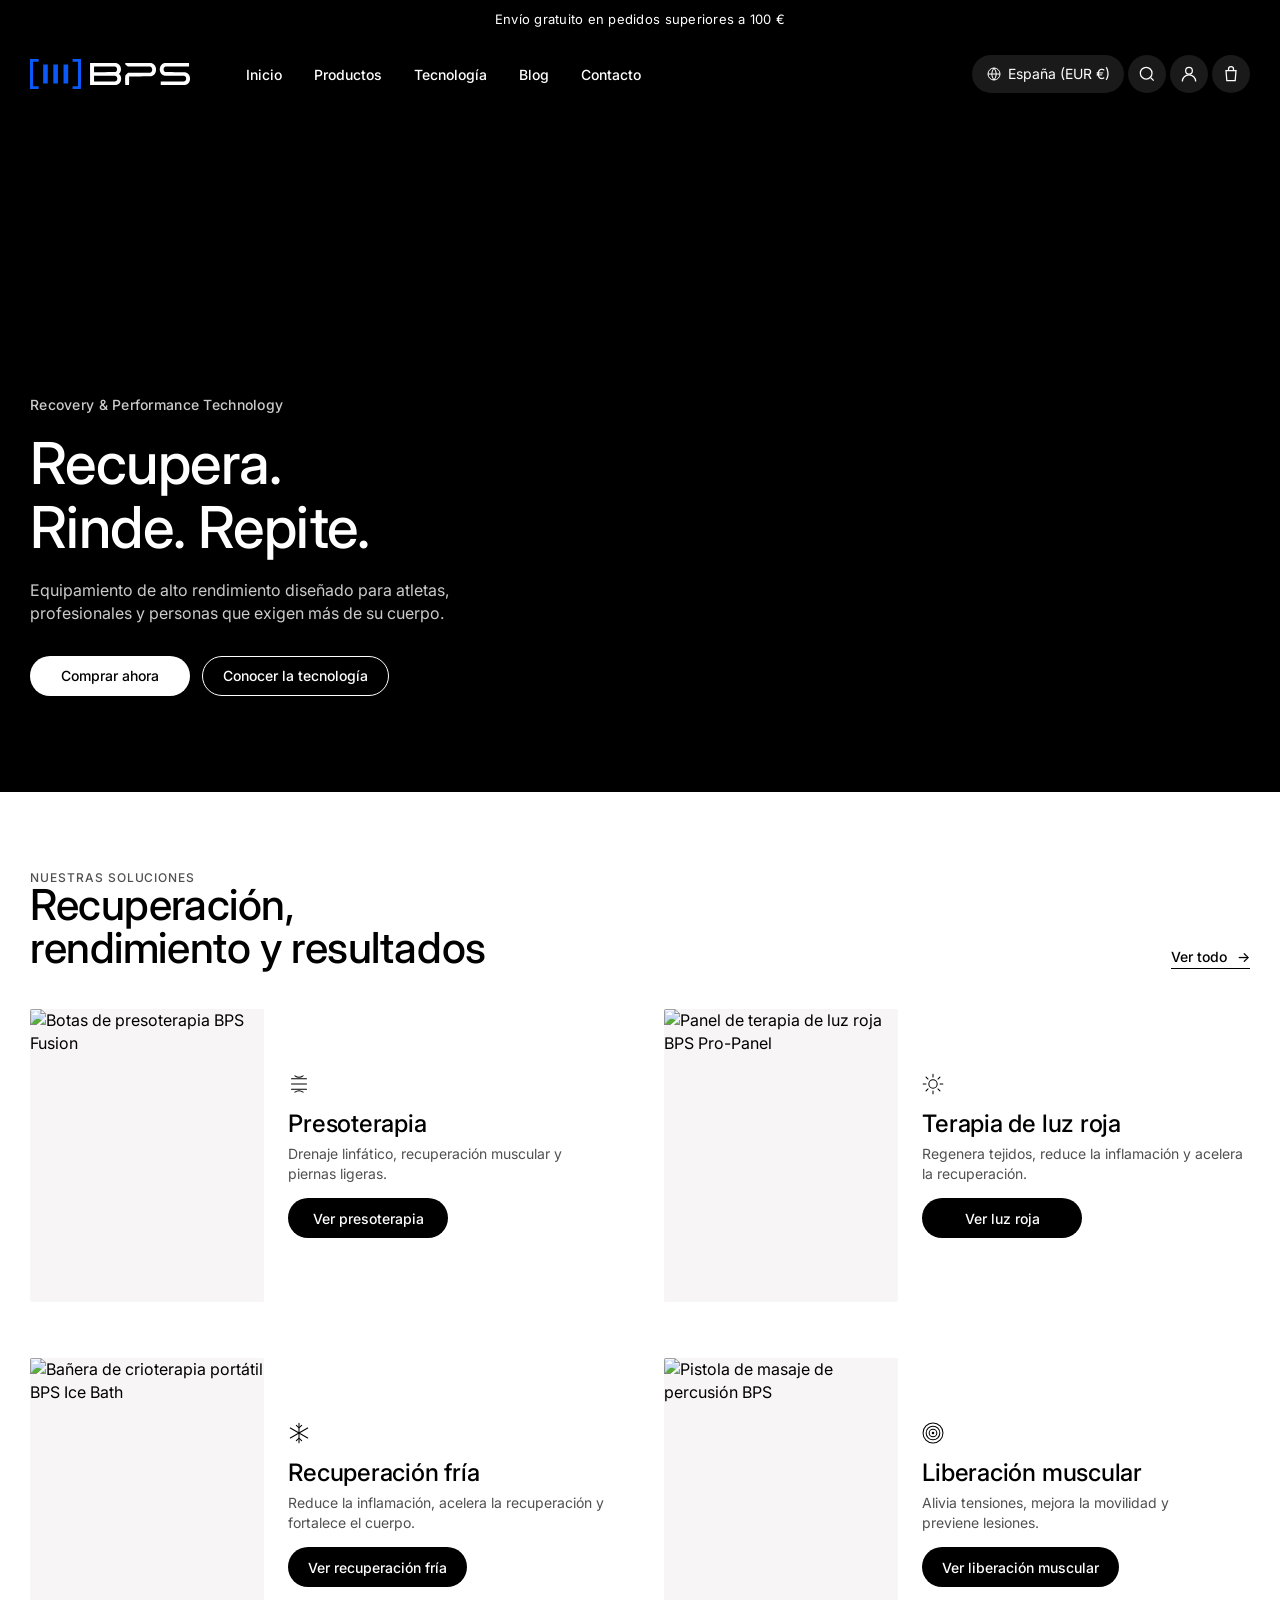
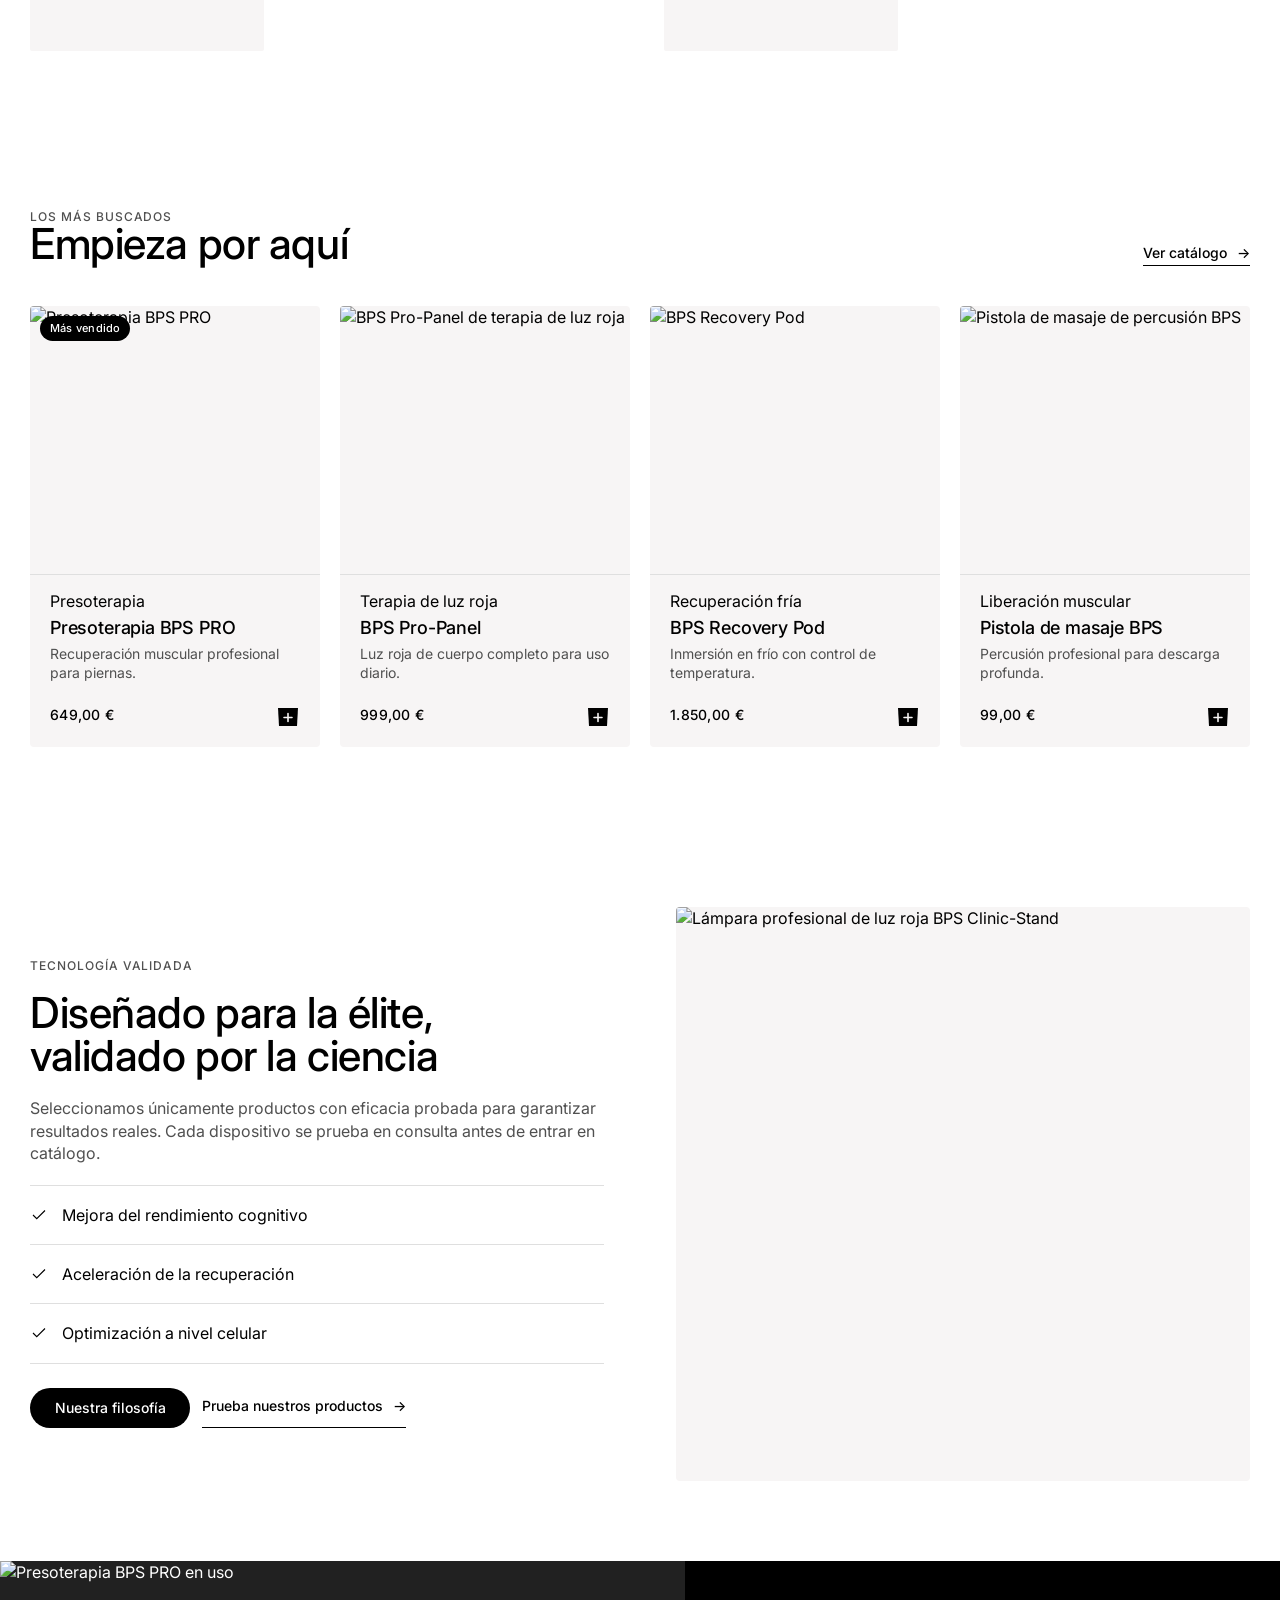
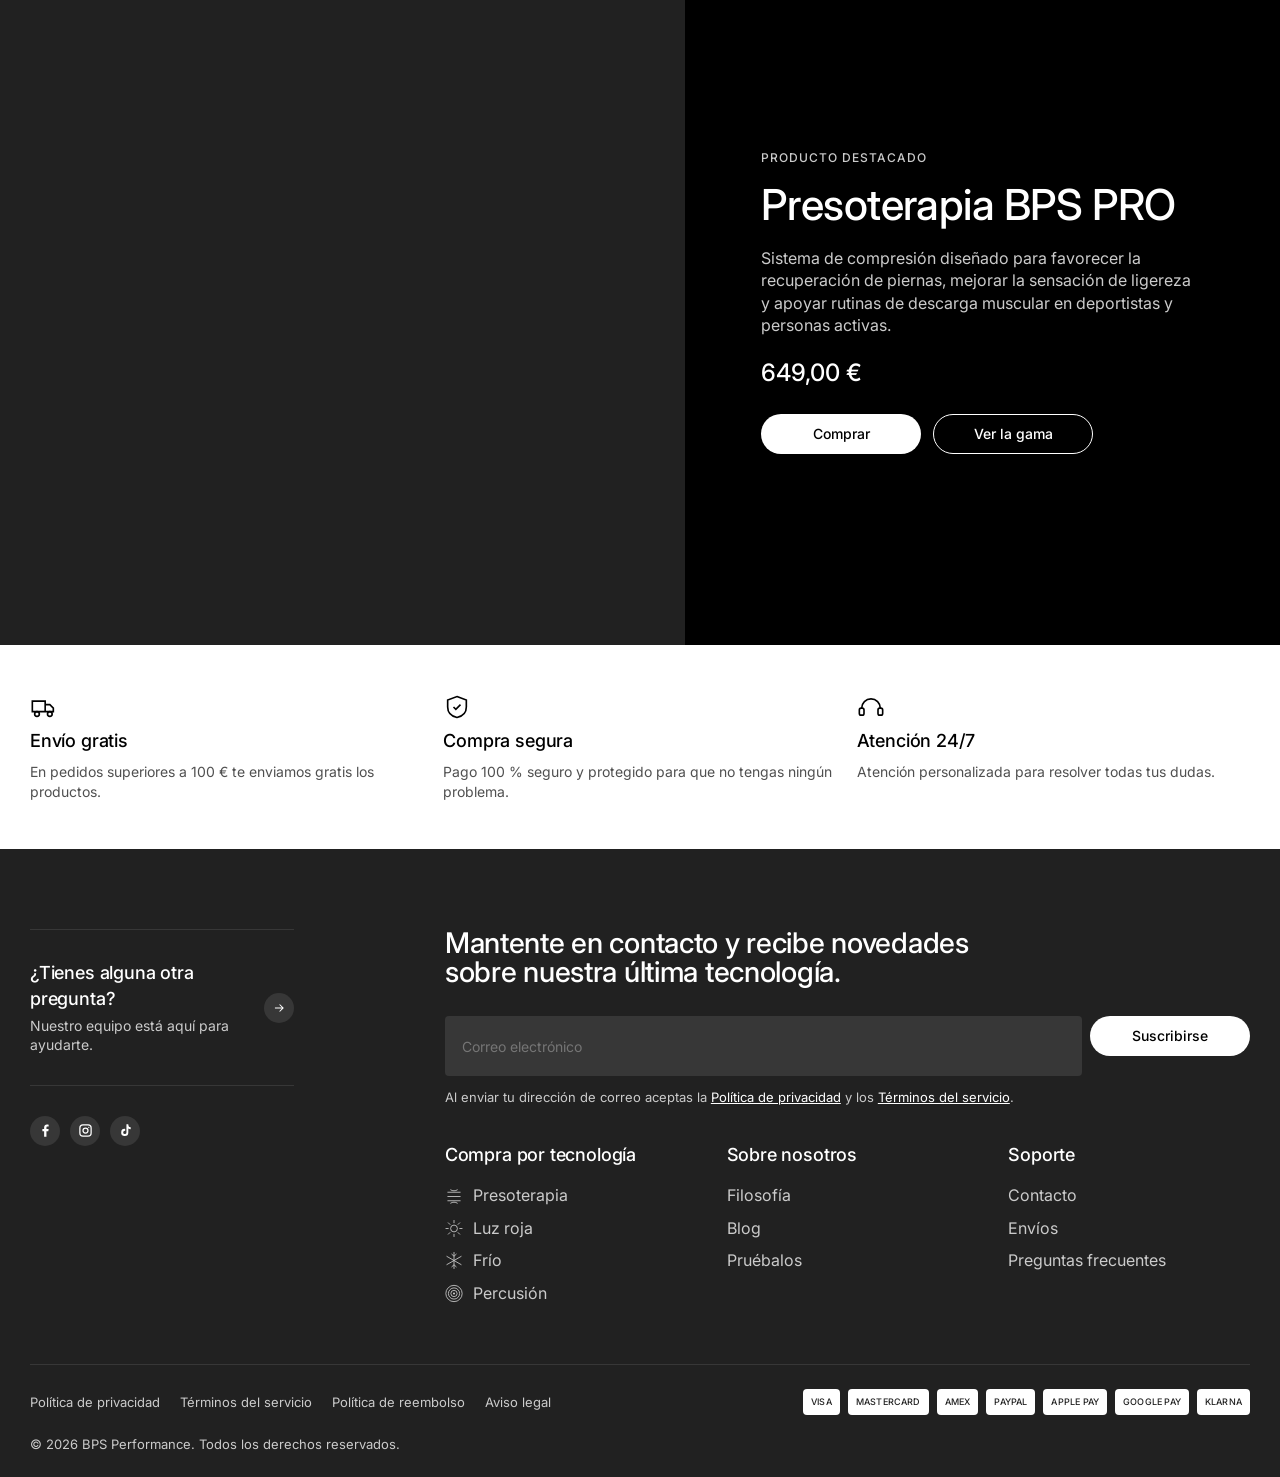
==== commit cbb62b35: "Rehacer las tarjetas de producto y de categoría según las de Hyperice Al revisarlas aparece un error" ====
--- a/index.html
+++ b/index.html
@@ -25,15 +25,13 @@
   <p>Envío gratuito en pedidos superiores a 100&nbsp;€</p>
 </div>
 
-<!-- Cabecera fija sobre el hero. Al hacer scroll no cambia de color: sube el
-     bloque lo justo para esconder la barra de anuncios, como en Hyperice. -->
-<header class="header header--overlay" data-header>
+<!-- Cabecera fija, idéntica en todas las páginas. Al hacer scroll no cambia de
+     color: sube el bloque lo justo para esconder la barra de anuncios. -->
+<header class="header" data-header>
   <div class="header__inner">
-    <a class="header__logo" href="index.html" aria-label="BPS Performance — inicio">
-      <img class="header__logo-img header__logo-img--on-light"
-           src="assets/img/logo-horizontal-black.svg" alt="BPS Performance" width="200" height="43">
-      <img class="header__logo-img header__logo-img--on-dark"
-           src="assets/img/logo-horizontal-white.svg" alt="" aria-hidden="true" width="200" height="43">
+    <a class="header__logo" href="index.html">
+      <img class="header__logo-img" src="assets/img/logo-horizontal-white.svg"
+           alt="BPS Performance" width="200" height="43">
     </a>
 
     <nav class="header__nav" aria-label="Principal">
@@ -85,10 +83,12 @@
 <div class="drawer" id="mobile-menu" data-mobile-menu aria-hidden="true">
   <div class="drawer__backdrop" data-menu-close></div>
 
-  <div class="drawer__panel" role="dialog" aria-modal="true" aria-label="Menú de navegación">
+  <!-- data-theme="dark" invierte los tokens del bloque: texto blanco y botón
+       primario en blanco sobre negro, como corresponde a una superficie oscura. -->
+  <div class="drawer__panel" data-theme="dark" role="dialog" aria-modal="true" aria-label="Menú de navegación">
     <div class="drawer__head">
       <a class="drawer__logo" href="index.html" aria-label="BPS Performance — inicio">
-        <img src="assets/img/logo-horizontal-black.svg" alt="BPS Performance" width="200" height="43">
+        <img src="assets/img/logo-horizontal-white.svg" alt="BPS Performance" width="200" height="43">
       </a>
       <button class="drawer__close" type="button" data-menu-close aria-label="Cerrar menú">
         <svg width="11" height="11" viewBox="0 0 24 24" fill="none" stroke="currentColor" stroke-width="2.5" aria-hidden="true">
@@ -174,52 +174,76 @@
         </a>
       </div>
 
-      <div class="scroller reveal">
-        <a class="category-card" href="coleccion.html">
-          <img src="https://cdn.shopify.com/s/files/1/1002/0847/6507/files/BPS_Fusion_Boots_portada.jpg?v=1779463164&width=900"
-               alt="Botas de presoterapia BPS Fusion" loading="lazy" width="900" height="1200">
+      <div class="grid grid--2 category-grid reveal">
+        <div class="category-card">
+          <a class="category-card__media" href="coleccion.html" tabindex="-1" aria-hidden="true">
+            <img src="https://cdn.shopify.com/s/files/1/1002/0847/6507/files/BPS_Fusion_Boots_portada.jpg?v=1779463164&width=900" alt="Botas de presoterapia BPS Fusion" loading="lazy" width="900" height="1125">
+          </a>
           <div class="category-card__body">
-            <h3 class="category-card__title">Presoterapia</h3>
-            <p class="category-card__text">Drenaje linfático, recuperación muscular y piernas ligeras.</p>
-            <span class="category-card__link">Explorar <span aria-hidden="true">→</span></span>
-          </div>
-        </a>
-
-        <a class="category-card" href="coleccion.html">
-          <img src="https://cdn.shopify.com/s/files/1/1002/0847/6507/files/BPS_Pro-Panel_principal.jpg?v=1779463278&width=900"
-               alt="Panel de terapia de luz roja BPS Pro-Panel" loading="lazy" width="900" height="1200">
+            <span class="category-card__icon" aria-hidden="true">
+              <svg viewBox="0 0 19 19" fill="none"><path d="M3 5h13M3 9.5h13M3 14h13" stroke="currentColor" stroke-width="0.9" stroke-linecap="round"/><path d="M6 2.5c2 1.4 5 1.4 7 0M6 16.5c2-1.4 5-1.4 7 0" stroke="currentColor" stroke-width="0.9" stroke-linecap="round"/></svg>
+            </span>
+            <div>
+              <h3 class="category-card__title">Presoterapia</h3>
+              <p class="category-card__text">Drenaje linfático, recuperación muscular y piernas ligeras.</p>
+            </div>
+            <a class="btn btn--primary" href="coleccion.html">Ver presoterapia</a>
+          </div>
+        </div>
+
+        <div class="category-card">
+          <a class="category-card__media" href="coleccion.html" tabindex="-1" aria-hidden="true">
+            <img src="https://cdn.shopify.com/s/files/1/1002/0847/6507/files/BPS_Pro-Panel_principal.jpg?v=1779463278&width=900" alt="Panel de terapia de luz roja BPS Pro-Panel" loading="lazy" width="900" height="1125">
+          </a>
           <div class="category-card__body">
-            <h3 class="category-card__title">Terapia de luz roja</h3>
-            <p class="category-card__text">Regenera tejidos, reduce la inflamación y acelera la recuperación.</p>
-            <span class="category-card__link">Explorar <span aria-hidden="true">→</span></span>
-          </div>
-        </a>
-
-        <a class="category-card" href="coleccion.html">
-          <img src="https://cdn.shopify.com/s/files/1/1002/0847/6507/files/BPS_Ice_Bath_portada.jpg?v=1779463557&width=900"
-               alt="Bañera de crioterapia portátil BPS Ice Bath" loading="lazy" width="900" height="1200">
+            <span class="category-card__icon" aria-hidden="true">
+              <svg viewBox="0 0 19 19" fill="none"><circle cx="9.5" cy="9.5" r="3.6" stroke="currentColor" stroke-width="0.9"/><path d="M9.5 1v2.4M9.5 15.6V18M18 9.5h-2.4M3.4 9.5H1M15.5 3.5l-1.7 1.7M5.2 13.8l-1.7 1.7M15.5 15.5l-1.7-1.7M5.2 5.2 3.5 3.5" stroke="currentColor" stroke-width="0.9" stroke-linecap="round"/></svg>
+            </span>
+            <div>
+              <h3 class="category-card__title">Terapia de luz roja</h3>
+              <p class="category-card__text">Regenera tejidos, reduce la inflamación y acelera la recuperación.</p>
+            </div>
+            <a class="btn btn--primary" href="coleccion.html">Ver luz roja</a>
+          </div>
+        </div>
+
+        <div class="category-card">
+          <a class="category-card__media" href="coleccion.html" tabindex="-1" aria-hidden="true">
+            <img src="https://cdn.shopify.com/s/files/1/1002/0847/6507/files/BPS_Ice_Bath_portada.jpg?v=1779463557&width=900" alt="Bañera de crioterapia portátil BPS Ice Bath" loading="lazy" width="900" height="1125">
+          </a>
           <div class="category-card__body">
-            <h3 class="category-card__title">Recuperación fría</h3>
-            <p class="category-card__text">Reduce la inflamación, acelera la recuperación y fortalece el cuerpo.</p>
-            <span class="category-card__link">Explorar <span aria-hidden="true">→</span></span>
-          </div>
-        </a>
-
-        <a class="category-card" href="coleccion.html">
-          <img src="https://cdn.shopify.com/s/files/1/1002/0847/6507/files/Pistola_BPS_portada.png?v=1779463238&width=900"
-               alt="Pistola de masaje de percusión BPS Performance" loading="lazy" width="900" height="1200">
+            <span class="category-card__icon" aria-hidden="true">
+              <svg viewBox="0 0 19 19" fill="none"><path d="M9.5 1v17M2 5.2l15 8.6M17 5.2 2 13.8" stroke="currentColor" stroke-width="0.9" stroke-linecap="round"/><path d="M7.2 2.9 9.5 5l2.3-2.1M7.2 16.1 9.5 14l2.3 2.1" stroke="currentColor" stroke-width="0.9" stroke-linecap="round" fill="none"/></svg>
+            </span>
+            <div>
+              <h3 class="category-card__title">Recuperación fría</h3>
+              <p class="category-card__text">Reduce la inflamación, acelera la recuperación y fortalece el cuerpo.</p>
+            </div>
+            <a class="btn btn--primary" href="coleccion.html">Ver recuperación fría</a>
+          </div>
+        </div>
+
+        <div class="category-card">
+          <a class="category-card__media" href="coleccion.html" tabindex="-1" aria-hidden="true">
+            <img src="https://cdn.shopify.com/s/files/1/1002/0847/6507/files/Pistola_BPS_portada.png?v=1779463238&width=900" alt="Pistola de masaje de percusión BPS" loading="lazy" width="900" height="1125">
+          </a>
           <div class="category-card__body">
-            <h3 class="category-card__title">Liberación muscular</h3>
-            <p class="category-card__text">Alivia tensiones, mejora la movilidad y previene lesiones.</p>
-            <span class="category-card__link">Explorar <span aria-hidden="true">→</span></span>
-          </div>
-        </a>
+            <span class="category-card__icon" aria-hidden="true">
+              <svg viewBox="0 0 19 19" fill="none"><circle cx="9.5" cy="9.5" r="8.6" stroke="currentColor" stroke-width="0.9"/><circle cx="9.5" cy="9.5" r="5.9" stroke="currentColor" stroke-width="0.9"/><circle cx="9.5" cy="9.5" r="3.3" stroke="currentColor" stroke-width="0.9"/><circle cx="9.5" cy="9.5" r="1.1" fill="currentColor"/></svg>
+            </span>
+            <div>
+              <h3 class="category-card__title">Liberación muscular</h3>
+              <p class="category-card__text">Alivia tensiones, mejora la movilidad y previene lesiones.</p>
+            </div>
+            <a class="btn btn--primary" href="coleccion.html">Ver liberación muscular</a>
+          </div>
+        </div>
       </div>
     </div>
   </section>
 
   <!-- ====================== Productos destacados ====================== -->
-  <section class="section section--alt">
+  <section class="section">
     <div class="container">
       <div class="section__head reveal">
         <div>
@@ -238,10 +262,17 @@
             <img src="https://cdn.shopify.com/s/files/1/1002/0847/6507/files/Presoterapia_BPS_PRO_portada.png?v=1781166472&width=800"
                  alt="Presoterapia BPS PRO" loading="lazy" width="800" height="800">
           </div>
-          <p class="card__category">Presoterapia</p>
-          <h3 class="card__title">Presoterapia BPS PRO</h3>
-          <p class="card__text">Recuperación muscular profesional para piernas.</p>
-          <p class="card__price">649,00 €</p>
+          <div class="card__body">
+            <div class="card__text-group">
+              <p class="card__category">Presoterapia</p>
+              <h3 class="card__title">Presoterapia BPS PRO</h3>
+              <p class="card__text">Recuperación muscular profesional para piernas.</p>
+            </div>
+            <div class="card__row">
+              <p class="card__price">649,00 €</p>
+              <span class="card__quick" aria-hidden="true"><svg viewBox="0 0 24 24" fill="none"><path d="M2 5h20l-1 18H3L2 5Z" fill="currentColor"/><path d="M12 10.5v8M8 14.5h8" stroke="#F7F5F5" stroke-width="1.6" stroke-linecap="round"/></svg></span>
+            </div>
+          </div>
         </a>
 
         <a class="card" href="producto.html">
@@ -249,10 +280,17 @@
             <img src="https://cdn.shopify.com/s/files/1/1002/0847/6507/files/BPS_Pro-Panel_principal.jpg?v=1779463278&width=800"
                  alt="BPS Pro-Panel de terapia de luz roja" loading="lazy" width="800" height="800">
           </div>
-          <p class="card__category">Terapia de luz roja</p>
-          <h3 class="card__title">BPS Pro-Panel</h3>
-          <p class="card__text">Luz roja de cuerpo completo para uso diario.</p>
-          <p class="card__price">999,00 €</p>
+          <div class="card__body">
+            <div class="card__text-group">
+              <p class="card__category">Terapia de luz roja</p>
+              <h3 class="card__title">BPS Pro-Panel</h3>
+              <p class="card__text">Luz roja de cuerpo completo para uso diario.</p>
+            </div>
+            <div class="card__row">
+              <p class="card__price">999,00 €</p>
+              <span class="card__quick" aria-hidden="true"><svg viewBox="0 0 24 24" fill="none"><path d="M2 5h20l-1 18H3L2 5Z" fill="currentColor"/><path d="M12 10.5v8M8 14.5h8" stroke="#F7F5F5" stroke-width="1.6" stroke-linecap="round"/></svg></span>
+            </div>
+          </div>
         </a>
 
         <a class="card" href="producto.html">
@@ -260,10 +298,17 @@
             <img src="https://cdn.shopify.com/s/files/1/1002/0847/6507/files/BPS_Recovery_Pod_portada.jpg?v=1781166382&width=800"
                  alt="BPS Recovery Pod" loading="lazy" width="800" height="800">
           </div>
-          <p class="card__category">Recuperación fría</p>
-          <h3 class="card__title">BPS Recovery Pod</h3>
-          <p class="card__text">Inmersión en frío con control de temperatura.</p>
-          <p class="card__price">1.850,00 €</p>
+          <div class="card__body">
+            <div class="card__text-group">
+              <p class="card__category">Recuperación fría</p>
+              <h3 class="card__title">BPS Recovery Pod</h3>
+              <p class="card__text">Inmersión en frío con control de temperatura.</p>
+            </div>
+            <div class="card__row">
+              <p class="card__price">1.850,00 €</p>
+              <span class="card__quick" aria-hidden="true"><svg viewBox="0 0 24 24" fill="none"><path d="M2 5h20l-1 18H3L2 5Z" fill="currentColor"/><path d="M12 10.5v8M8 14.5h8" stroke="#F7F5F5" stroke-width="1.6" stroke-linecap="round"/></svg></span>
+            </div>
+          </div>
         </a>
 
         <a class="card" href="producto.html">
@@ -271,10 +316,17 @@
             <img src="https://cdn.shopify.com/s/files/1/1002/0847/6507/files/Pistola_BPS_portada.png?v=1779463238&width=800"
                  alt="Pistola de masaje de percusión BPS" loading="lazy" width="800" height="800">
           </div>
-          <p class="card__category">Liberación muscular</p>
-          <h3 class="card__title">Pistola de masaje BPS</h3>
-          <p class="card__text">Percusión profesional para descarga profunda.</p>
-          <p class="card__price">99,00 €</p>
+          <div class="card__body">
+            <div class="card__text-group">
+              <p class="card__category">Liberación muscular</p>
+              <h3 class="card__title">Pistola de masaje BPS</h3>
+              <p class="card__text">Percusión profesional para descarga profunda.</p>
+            </div>
+            <div class="card__row">
+              <p class="card__price">99,00 €</p>
+              <span class="card__quick" aria-hidden="true"><svg viewBox="0 0 24 24" fill="none"><path d="M2 5h20l-1 18H3L2 5Z" fill="currentColor"/><path d="M12 10.5v8M8 14.5h8" stroke="#F7F5F5" stroke-width="1.6" stroke-linecap="round"/></svg></span>
+            </div>
+          </div>
         </a>
       </div>
     </div>
--- a/assets/css/tokens.css
+++ b/assets/css/tokens.css
@@ -88,10 +88,11 @@
   --button-gap: 0.625rem;
 
   /* ---------- Radios ----------
-     Hyperice no redondea imágenes ni tarjetas: en su HTML no hay una sola
-     utilidad `rounded-*` sobre los medios. El radio se reserva a las píldoras
-     (botones, iconos) y a un radio mínimo en los campos de formulario. */
-  --radius-card: 0px;
+     Hyperice redondea muy poco, pero redondea: `rounded-md` (4px) en tarjetas
+     y campos, y `rounded-sm` (2px) en las imágenes de categoría. Lo único
+     plenamente redondo son las píldoras. */
+  --radius-card: 4px;
+  --radius-media: 2px;
   --radius-input: 4px;
   --radius-pill: 62.5rem;
 
--- a/assets/css/components.css
+++ b/assets/css/components.css
@@ -128,30 +128,26 @@
   padding-top: 0;
 }
 
+/* La cabecera es la misma en todo el sitio: oscura translúcida con desenfoque
+   y contenido en blanco, como la que Hyperice usa fuera de la portada. Lo
+   único que cambia es que, mientras se superpone al hero, va transparente para
+   no tapar la fotografía; en cuanto se deja atrás, gana su fondo. */
 .header {
-  background-color: var(--color-white);
-  border-bottom: 1px solid var(--color-border);
-}
-
-/* Sobre el hero la cabecera va transparente y en blanco. Al salir del hero
-   necesita fondo para seguir siendo legible: Hyperice usa negro al 80 % con
-   desenfoque, nunca blanco. */
-.header--overlay {
-  background-color: transparent;
-  border-bottom-color: transparent;
+  background-color: rgb(0 0 0 / 0.8);
+  backdrop-filter: blur(10px);
+  border-bottom: 0;
   color: var(--color-white);
   transition: background-color var(--transition-base);
 }
 
-.header--overlay.is-past-hero {
+.page--hero .header {
+  background-color: transparent;
+  backdrop-filter: none;
+}
+
+.page--hero .header.is-past-hero {
   background-color: rgb(0 0 0 / 0.8);
   backdrop-filter: blur(10px);
-}
-
-/* Al abrir el menú móvil sí necesita fondo, porque el panel cubre la página. */
-.header--overlay.is-open {
-  background-color: var(--color-white);
-  color: var(--color-black);
 }
 
 .header__inner {
@@ -164,9 +160,9 @@
   padding-inline: var(--page-padding-inline);
 }
 
-/* El logotipo son los archivos de marca vectorizados, no texto compuesto.
-   Se sirven las dos versiones y se muestra la que corresponda al fondo: el
-   isotipo mantiene el azul en ambas, solo cambia el color del wordmark. */
+/* El logotipo es el archivo de marca vectorizado, no texto compuesto. Como la
+   cabecera es siempre oscura, basta con la versión de wordmark blanco: el
+   isotipo conserva su azul. */
 .header__logo {
   display: flex;
   align-items: center;
@@ -176,28 +172,6 @@
 .header__logo-img {
   width: auto;
   height: 26px;
-}
-
-.header__logo-img--on-dark {
-  display: none;
-}
-
-.header--overlay .header__logo-img--on-light {
-  display: none;
-}
-
-.header--overlay .header__logo-img--on-dark {
-  display: block;
-}
-
-/* Con el menú móvil abierto la cabecera tiene fondo blanco, así que vuelve
-   la versión de fondo claro. */
-.header--overlay.is-open .header__logo-img--on-light {
-  display: block;
-}
-
-.header--overlay.is-open .header__logo-img--on-dark {
-  display: none;
 }
 
 @media (min-width: 750px) {
@@ -277,8 +251,8 @@
   padding-inline: 14px;
 }
 
-.header--overlay .header__action,
-.header--overlay .header__region {
+.header__action,
+.header__region {
   background-color: rgb(255 255 255 / 0.1);
 }
 
@@ -309,10 +283,10 @@
 
 /* --------------------------------------------------------------------------
    Menú móvil
-   Hyperice lo resuelve como un drawer anclado a la izquierda con fondo
-   translúcido y desenfoque, no como un panel que baja desde arriba. Se cierra
-   pulsando fuera, y la cabecera del propio drawer repite logotipo y botón de
-   cierre en píldora.
+   Hyperice lo resuelve como un cajón anclado a la izquierda sobre fondo negro
+   al 80 % con desenfoque y texto blanco: no es un panel blanco. Los separadores
+   y las píldoras van en blanco al 20 %, y no hay velo oscuro adicional porque
+   el propio cajón ya es translúcido.
    -------------------------------------------------------------------------- */
 
 .drawer {
@@ -326,16 +300,10 @@
   visibility: visible;
 }
 
+/* Capta el clic fuera del cajón; no tiñe, solo cierra. */
 .drawer__backdrop {
   position: absolute;
   inset: 0;
-  background-color: rgb(0 0 0 / 0.4);
-  opacity: 0;
-  transition: opacity var(--transition-base);
-}
-
-.drawer.is-open .drawer__backdrop {
-  opacity: 1;
 }
 
 .drawer__panel {
@@ -344,18 +312,22 @@
   display: grid;
   grid-template-rows: auto 1fr auto;
   width: min(88vw, 400px);
-  background-color: rgb(255 255 255 / 0.92);
+  background-color: rgb(0 0 0 / 0.8);
   backdrop-filter: blur(20px);
+  color: var(--color-foreground);
   transform: translateX(-100%);
   transition: transform var(--transition-base);
   overflow-y: auto;
+
+  /* Sobre el cajón oscuro las líneas son blanco al 20 %, no el gris del tema. */
+  --color-border: rgb(255 255 255 / 0.2);
 }
 
 .drawer.is-open .drawer__panel {
   transform: translateX(0);
 }
 
-/* Cabecera de 80px, como el drawer de Hyperice. */
+/* Cabecera de 80px, como el cajón de Hyperice. */
 .drawer__head {
   display: flex;
   align-items: center;
@@ -371,21 +343,26 @@
   width: auto;
 }
 
-/* El cierre es una píldora con fondo, que se invierte al pasar el cursor. */
+/* Píldora traslúcida que se invierte a blanco sólido al pasar el cursor. */
+.drawer__close,
+.drawer__foot .header__region {
+  background-color: rgb(255 255 255 / 0.2);
+  color: var(--color-white);
+}
+
 .drawer__close {
   display: grid;
   place-items: center;
   height: 30px;
   padding-inline: 12px;
   border-radius: var(--radius-pill);
-  background-color: var(--color-stroke-light);
+  transition: background-color var(--transition-fast), color var(--transition-fast);
+}
+
+.drawer__close:hover,
+.drawer__foot .header__region:hover {
+  background-color: var(--color-white);
   color: var(--color-black);
-  transition: background-color var(--transition-fast), color var(--transition-fast);
-}
-
-.drawer__close:hover {
-  background-color: var(--color-black);
-  color: var(--color-white);
 }
 
 .drawer__nav {
@@ -401,20 +378,26 @@
   justify-content: space-between;
   gap: 12px;
   width: 100%;
-  padding-block: 16px;
+  padding-block: 18px;
   border-bottom: 1px solid var(--color-border);
-  color: var(--color-foreground);
-  font-size: var(--font-size-h6);
+  color: var(--color-white);
+  font-size: var(--font-size-h5);
   font-weight: var(--font-weight-medium);
   letter-spacing: var(--letter-spacing-heading);
+  line-height: 1.2;
   text-align: left;
-}
-
-/* Sobre el fondo claro del drawer, el signo necesita su propia píldora gris:
-   la del pie es para fondo oscuro y aquí quedaría invisible. */
+  transition: opacity var(--transition-fast);
+}
+
+.drawer__link:hover,
+.drawer__toggle:hover {
+  opacity: 0.6;
+}
+
+/* El signo +/- reutiliza el del pie, pero en blanco traslúcido. */
 .drawer__toggle .footer__accordion-icon {
-  background-color: var(--color-stroke-light);
-  color: var(--color-black);
+  background-color: rgb(255 255 255 / 0.2);
+  color: var(--color-white);
 }
 
 .drawer__panel-body {
@@ -426,35 +409,39 @@
 .drawer__sublist {
   display: flex;
   flex-direction: column;
-  gap: 4px;
-  padding: 12px 0 16px;
+  padding: 4px 0 16px;
 }
 
 .drawer__sublist a {
-  display: flex;
-  align-items: center;
-  gap: 10px;
-  padding-block: 8px;
-  color: var(--color-foreground-secondary);
+  padding-block: 10px;
+  color: var(--color-grey-300);
   font-size: var(--font-size-body);
+  transition: color var(--transition-fast);
 }
 
 .drawer__sublist a:hover {
-  color: var(--color-foreground);
+  color: var(--color-white);
 }
 
 .drawer__foot {
   display: flex;
   flex-direction: column;
+  align-items: stretch;
   gap: 14px;
   padding: 20px var(--page-padding-inline) 28px;
   border-top: 1px solid var(--color-border);
 }
 
-/* El selector de país recupera su forma de píldora dentro del drawer. */
 .drawer__foot .header__region {
   display: inline-grid;
+  grid-auto-flow: column;
+  align-items: center;
   justify-self: start;
+  gap: 6px;
+  height: 38px;
+  padding-inline: 14px;
+  border-radius: var(--radius-pill);
+  font-size: var(--font-size-body-small);
 }
 
 @media (min-width: 990px) {
@@ -495,82 +482,84 @@
 }
 
 /* --------------------------------------------------------------------------
-   Tarjeta de categoría — imagen a sangre con rótulo encima.
+   Tarjeta de categoría
+   Hyperice no superpone el texto a la fotografía: pone la imagen a un lado
+   —apaisada en móvil, vertical en escritorio— y al otro un bloque con icono
+   de la terapia, titular, descripción y botón.
    -------------------------------------------------------------------------- */
 
 .category-card {
-  position: relative;
-  display: block;
+  display: flex;
+  flex-direction: column;
+  gap: 20px;
+  color: inherit;
+}
+
+.category-card__media {
+  aspect-ratio: 350 / 250;
+  border-radius: var(--radius-media);
   overflow: hidden;
-  border-radius: var(--radius-card);
-  color: var(--color-white);
-  aspect-ratio: 3 / 4;
-  background-color: var(--color-warm-black);
-}
-
-.category-card img {
-  position: absolute;
-  inset: 0;
+  background-color: var(--color-off-white);
+}
+
+.category-card__media img {
   width: 100%;
   height: 100%;
   object-fit: cover;
   transition: transform var(--transition-media);
 }
 
-.category-card:hover img {
-  transform: scale(1.04);
-}
-
-/* Degradado para asegurar contraste del texto sobre cualquier foto. */
-.category-card::after {
-  content: "";
-  position: absolute;
-  inset: 0;
-  background: linear-gradient(to top, rgb(0 0 0 / 0.72) 0%, rgb(0 0 0 / 0.15) 45%, rgb(0 0 0 / 0) 70%);
+.category-card:hover .category-card__media img {
+  transform: scale(1.02);
 }
 
 .category-card__body {
-  position: absolute;
-  inset: auto 0 0 0;
-  z-index: 1;
-  padding: 20px;
+  display: flex;
+  flex-direction: column;
+  justify-content: center;
+  align-items: flex-start;
+  gap: 15px;
+}
+
+.category-card__icon {
+  width: 22px;
+  height: 22px;
+  color: var(--color-foreground);
 }
 
 .category-card__title {
-  font-size: var(--font-size-h6);
-  margin-bottom: 6px;
+  font-size: var(--font-size-h5);
+  line-height: var(--line-height-h5);
+  margin-bottom: 5px;
 }
 
 .category-card__text {
   font-size: var(--font-size-body-small);
-  color: var(--color-grey-300);
-  margin-bottom: 14px;
+  color: var(--color-foreground-secondary);
   text-wrap: pretty;
 }
 
-@media (min-width: 1200px) {
-  .category-card__body {
-    padding: 24px;
-  }
-
-  .category-card__title {
-    font-size: var(--font-size-h5);
-  }
-}
-
-.category-card__link {
-  display: inline-flex;
-  align-items: center;
-  gap: 8px;
-  color: var(--color-white);
-  font-size: var(--font-size-body-small);
-  font-weight: var(--font-weight-medium);
-  border-bottom: 1px solid currentColor;
-  padding-bottom: 2px;
+@media (min-width: 990px) {
+  /* En escritorio la imagen ocupa el 40 % y el texto el resto, como en su
+     carrusel de categorías. */
+  .category-card {
+    display: grid;
+    grid-template-columns: 40% 1fr;
+    gap: 24px;
+    align-items: center;
+  }
+
+  .category-card__media {
+    aspect-ratio: 200 / 250;
+  }
 }
 
 /* --------------------------------------------------------------------------
-   Tarjeta de producto — imagen sobre tile gris claro, texto debajo, sin marco.
+   Tarjeta de producto
+   La de Hyperice no es una imagen con texto suelto debajo: es una caja con
+   fondo #f7f5f5 y 4px de radio, partida en dos por una línea. Arriba la
+   imagen en proporción 13/12, abajo el panel con título, descripción y una
+   fila de precio.
    -------------------------------------------------------------------------- */
 
 .card {
@@ -581,15 +570,42 @@
 }
 
 .card .media {
-  aspect-ratio: 1 / 1;
-  border-radius: var(--radius-card);
-  margin-bottom: 16px;
+  aspect-ratio: 13 / 12;
+  background-color: var(--color-off-white);
+  border-radius: var(--radius-card) var(--radius-card) 0 0;
+  margin-bottom: 0;
+}
+
+/* El panel crece para que, en una fila, todas las tarjetas acaben a la misma
+   altura y los precios queden alineados. */
+.card__body {
+  display: flex;
+  flex: 1;
+  flex-direction: column;
+  justify-content: space-between;
+  gap: 20px;
+  padding: 15px 10px 10px;
+  background-color: var(--color-off-white);
+  border-top: 1px solid var(--color-stroke-light);
+  border-radius: 0 0 var(--radius-card) var(--radius-card);
+}
+
+@media (min-width: 990px) {
+  .card__body {
+    padding: 15px 20px 20px;
+  }
+}
+
+.card__text-group {
+  display: flex;
+  flex-direction: column;
+  gap: 5px;
 }
 
 .card__badge {
   position: absolute;
-  top: 12px;
-  left: 12px;
+  top: 10px;
+  left: 10px;
   z-index: 1;
   background-color: var(--color-black);
   color: var(--color-white);
@@ -600,32 +616,64 @@
   border-radius: var(--radius-pill);
 }
 
-.card__category {
-  font-size: 0.75rem;
-  color: var(--color-foreground-secondary);
-  margin-bottom: 6px;
-}
-
 .card__title {
-  font-size: var(--font-size-h6);
-  margin-bottom: 6px;
+  font-size: var(--font-size-body-small);
+  font-weight: var(--font-weight-medium);
+  letter-spacing: var(--letter-spacing-heading);
+  line-height: 1.2;
+}
+
+@media (min-width: 990px) {
+  .card__title {
+    font-size: var(--font-size-h6);
+  }
 }
 
 .card__text {
   font-size: var(--font-size-body-small);
-  color: var(--color-foreground-secondary);
-  margin-bottom: 12px;
+  color: var(--color-grey-500);
+  line-height: 1.4;
+}
+
+/* Fila inferior: precio a la izquierda y acción rápida a la derecha. */
+.card__row {
+  display: flex;
+  align-items: center;
+  justify-content: space-between;
+  gap: 12px;
 }
 
 .card__price {
-  margin-top: auto;
-  font-size: var(--font-size-body-small);
-  font-weight: var(--font-weight-medium);
+  font-size: var(--font-size-utility);
+  font-weight: var(--font-weight-medium);
+  letter-spacing: var(--letter-spacing-utility);
 }
 
 .card__price--soon {
-  color: var(--color-foreground-secondary);
+  color: var(--color-grey-500);
   font-weight: var(--font-weight-regular);
+}
+
+.card__was {
+  margin-inline-start: 8px;
+  color: var(--color-grey-400);
+  font-weight: var(--font-weight-regular);
+  text-decoration: line-through;
+}
+
+/* Añadir al carrito sin salir del listado, como el "quick shop" de Hyperice. */
+.card__quick {
+  display: grid;
+  place-items: center;
+  width: 24px;
+  height: 24px;
+  flex: none;
+  color: var(--color-foreground);
+  transition: opacity var(--transition-fast);
+}
+
+.card__quick:hover {
+  opacity: 0.6;
 }
 
 /* --------------------------------------------------------------------------
--- a/assets/css/layout.css
+++ b/assets/css/layout.css
@@ -169,7 +169,10 @@
   width: 100%;
   max-width: var(--page-max-width);
   margin-inline: auto;
-  padding: 0 var(--page-padding-inline) clamp(48px, 8vw, 96px);
+  /* El relleno superior reserva el bloque fijo: en pantallas bajas el texto
+     crecería hacia arriba y acabaría detrás de la cabecera. */
+  padding: calc(var(--announcement-height) + var(--header-height)) var(--page-padding-inline)
+    clamp(48px, 8vw, 96px);
 }
 
 .hero__eyebrow {
@@ -422,6 +425,9 @@
   display: flex;
   align-items: flex-end;
   min-height: 52svh;
+  /* Reserva el alto del bloque fijo: sin esto, en pantallas bajas el titular
+     sube hasta quedar detrás de la cabecera. */
+  padding-top: calc(var(--announcement-height) + var(--header-height));
   background-color: var(--color-black);
   color: var(--color-foreground);
   overflow: hidden;
@@ -516,3 +522,15 @@
     align-items: center;
   }
 }
+
+/* Las tarjetas de categoría llevan imagen y texto en horizontal, así que
+   necesitan más aire entre ellas que una rejilla de tarjetas normal. */
+.category-grid {
+  gap: 40px var(--grid-gutter);
+}
+
+@media (min-width: 990px) {
+  .category-grid {
+    gap: 56px 48px;
+  }
+}
